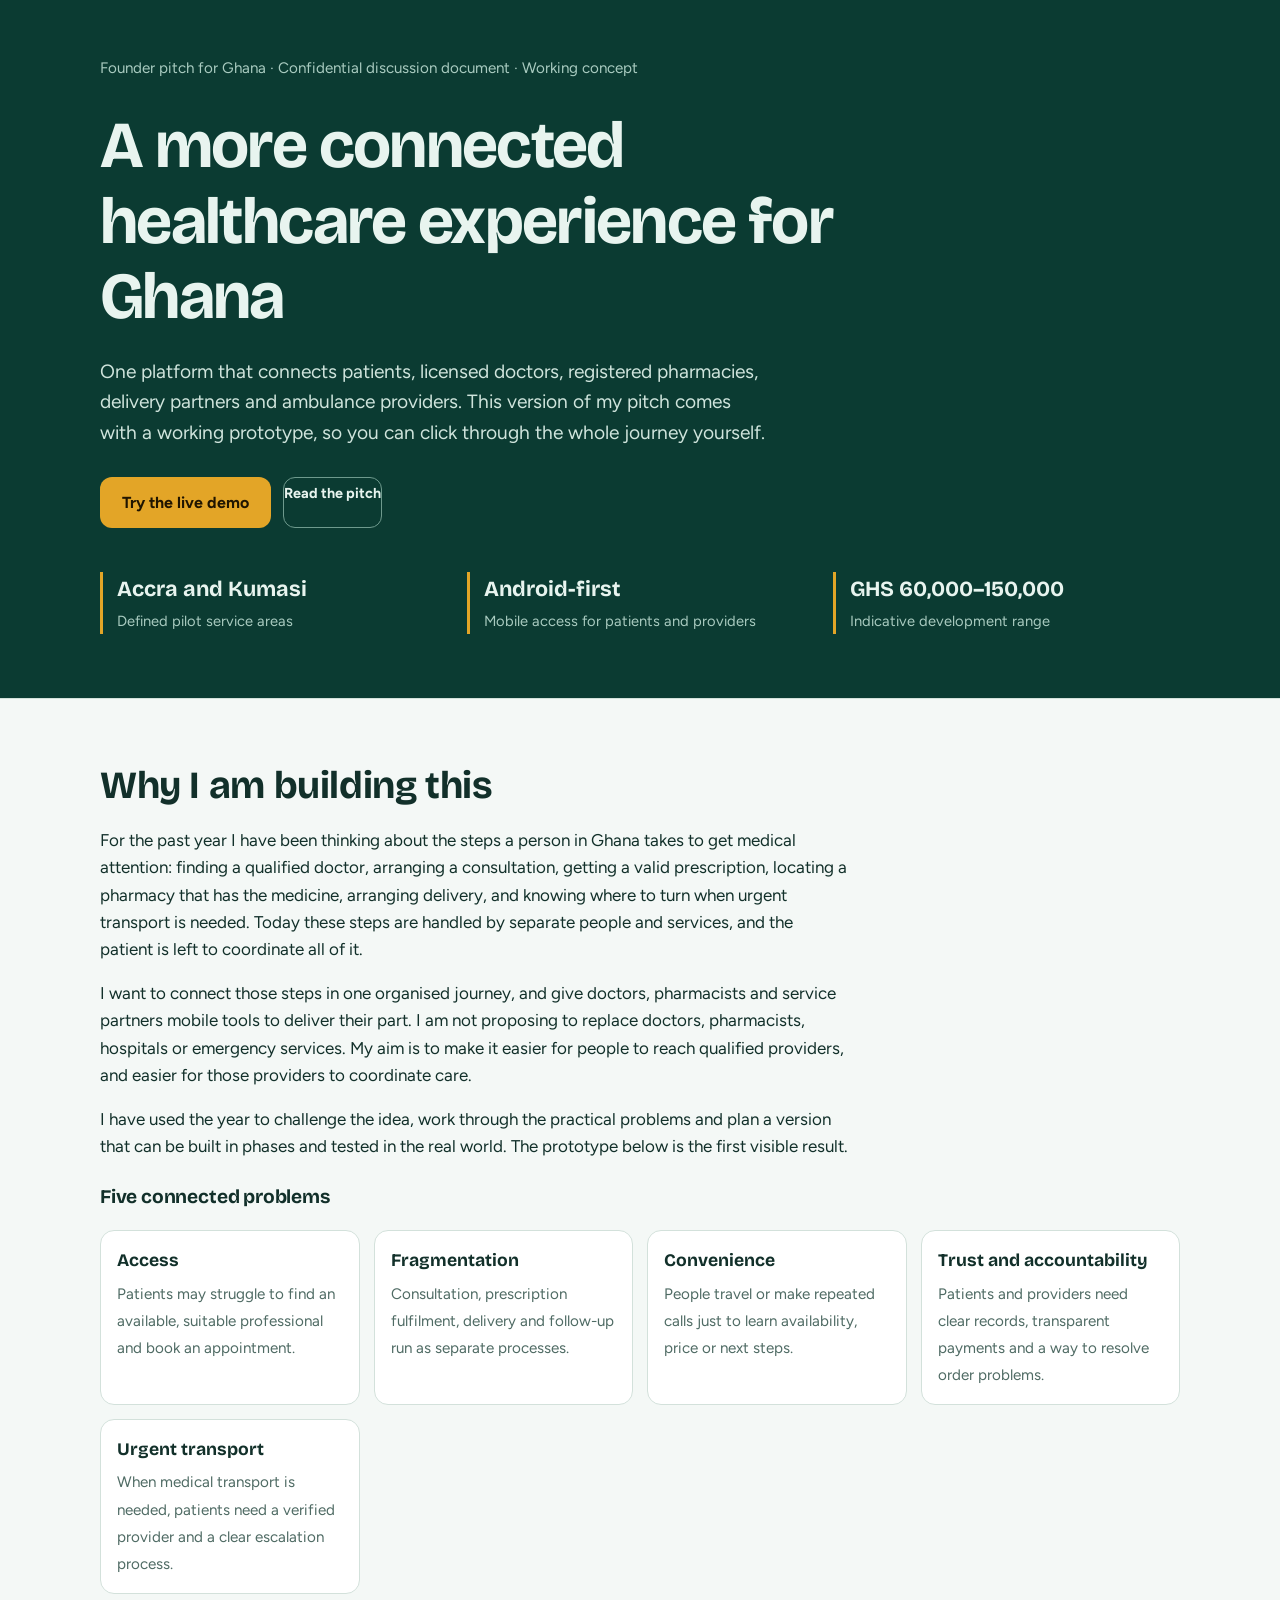
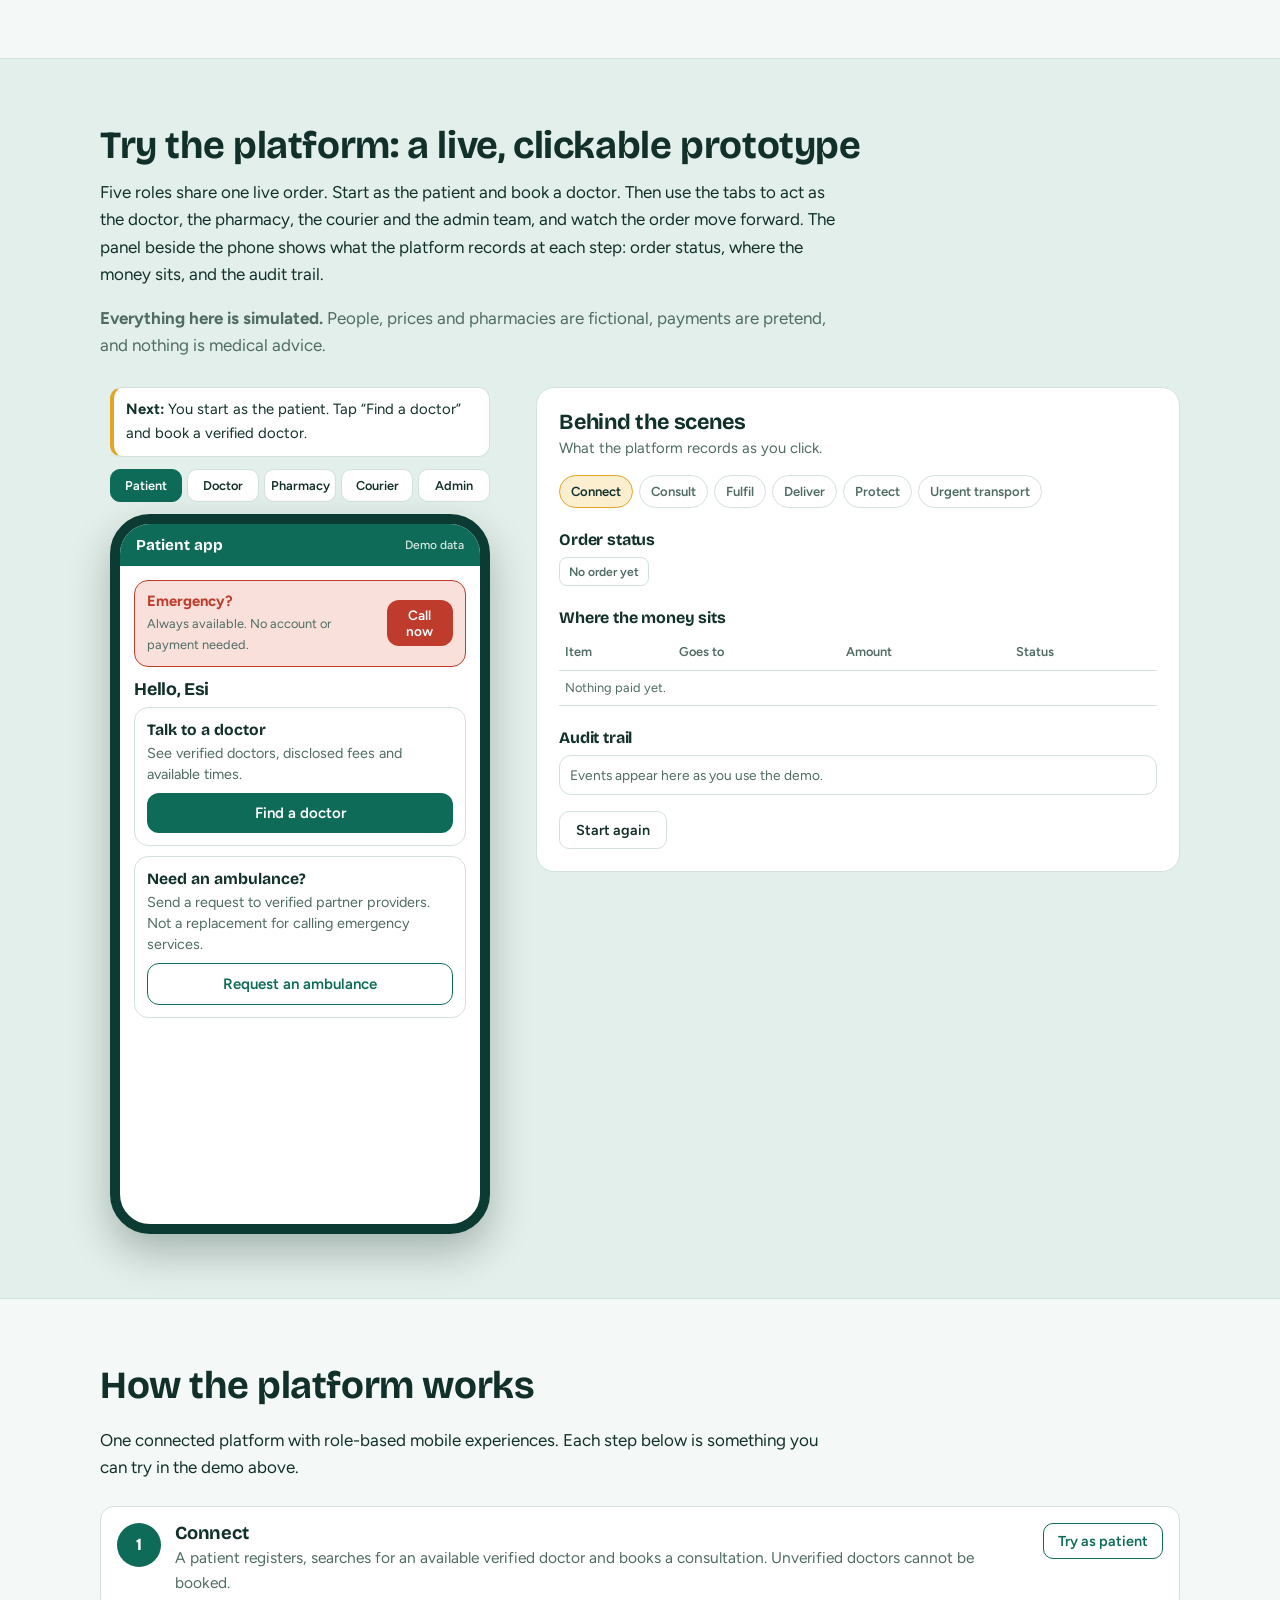
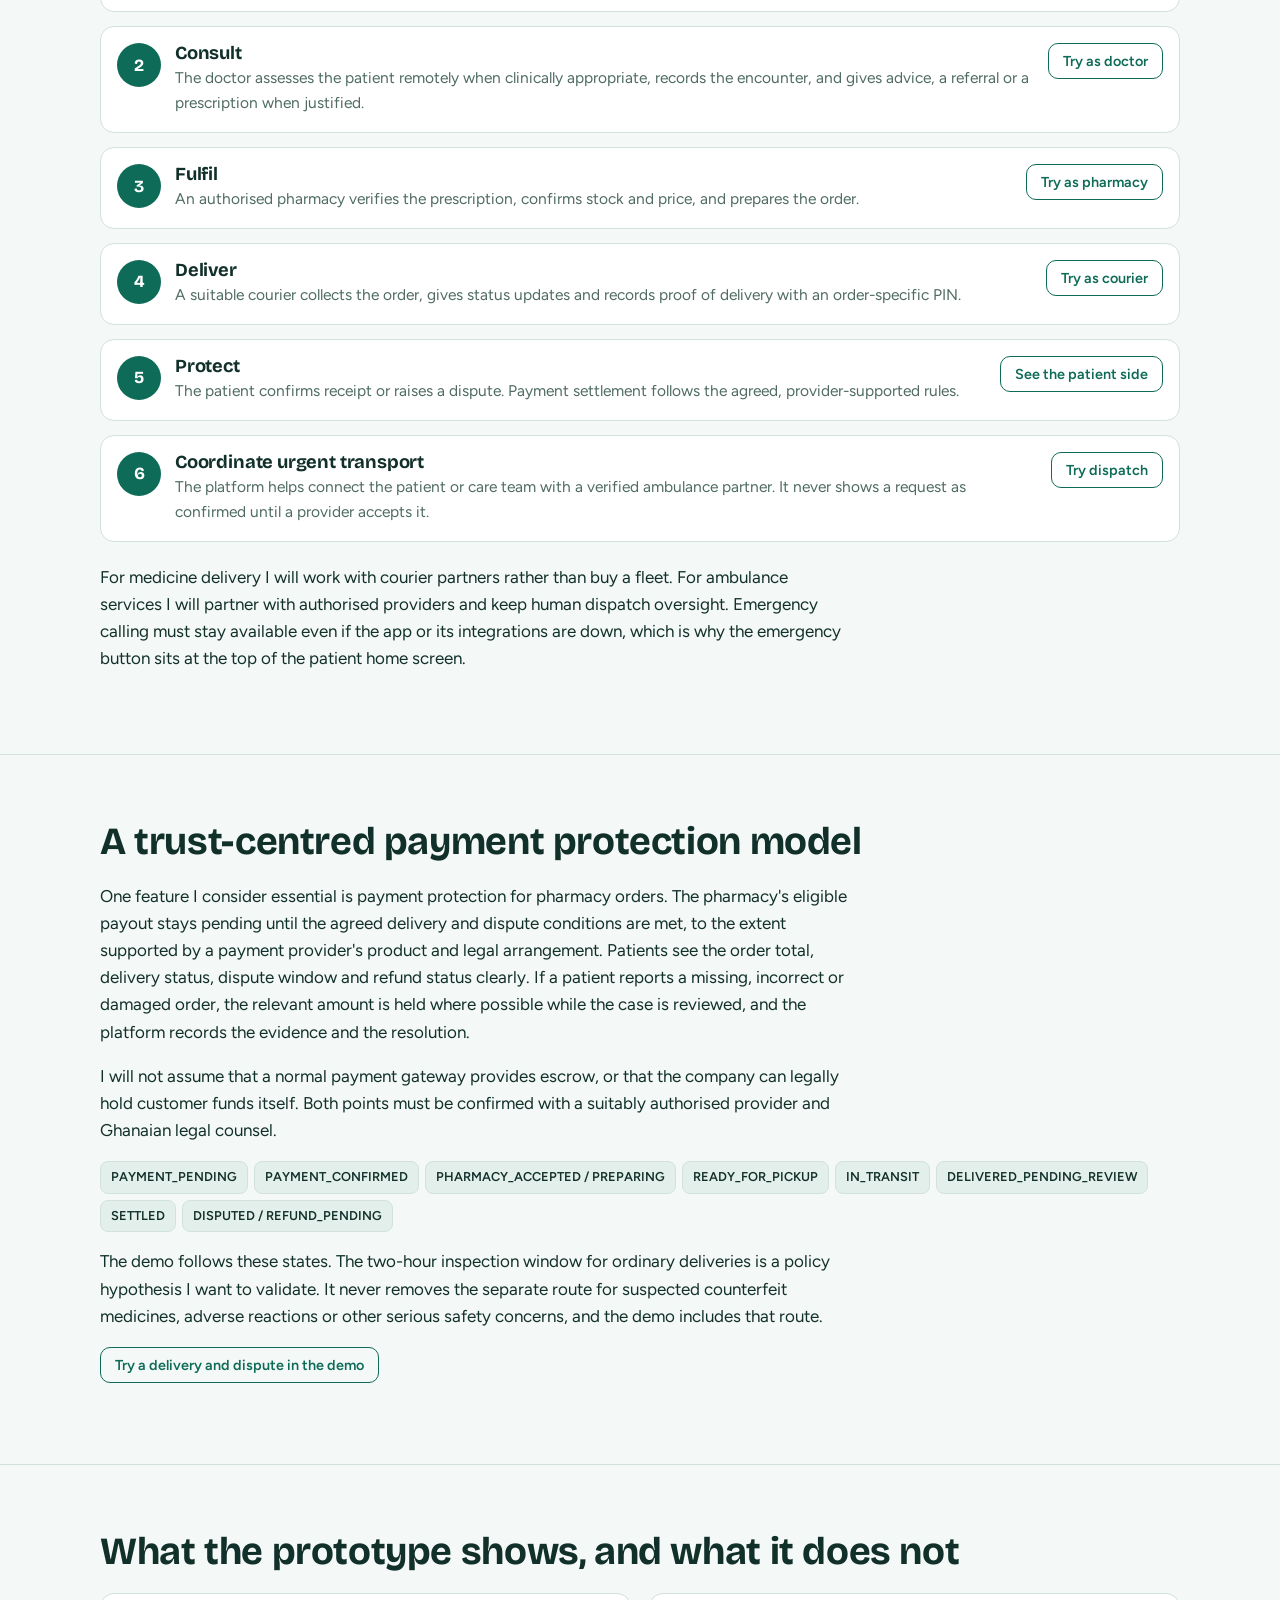
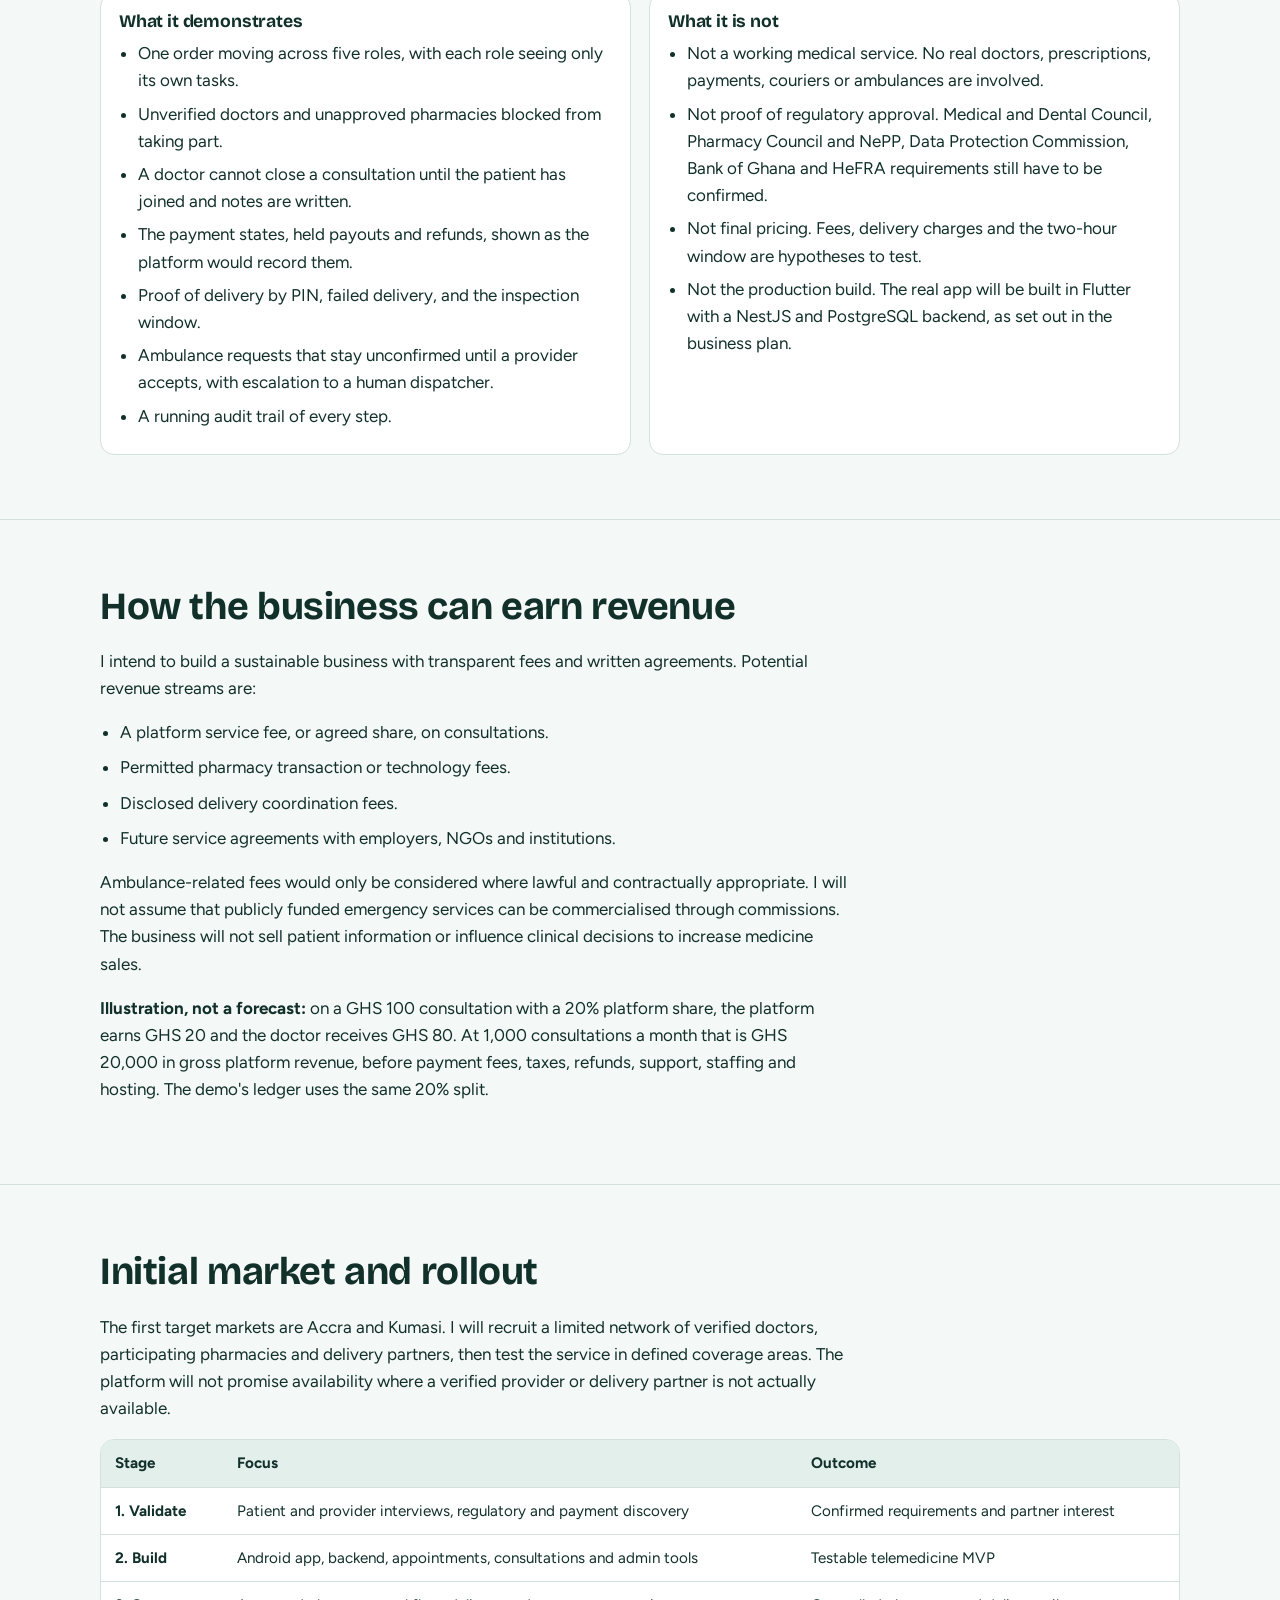
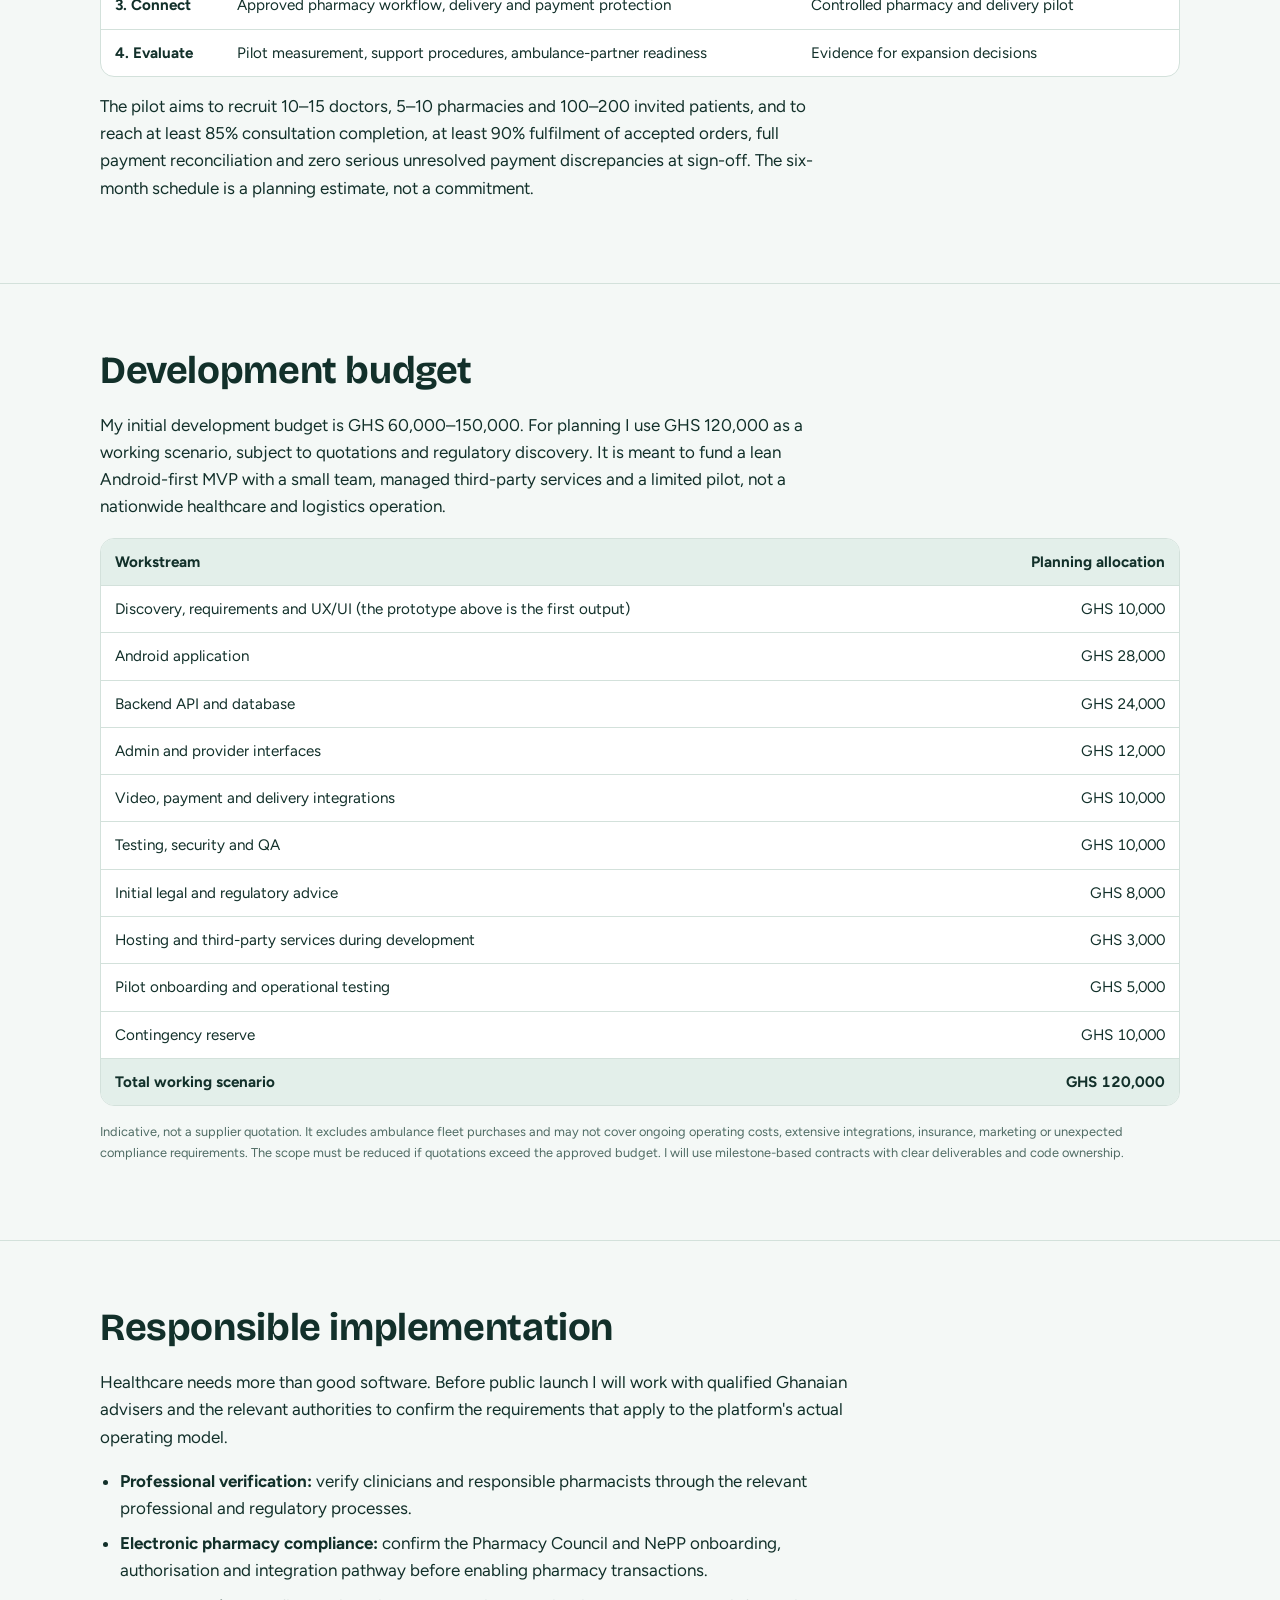
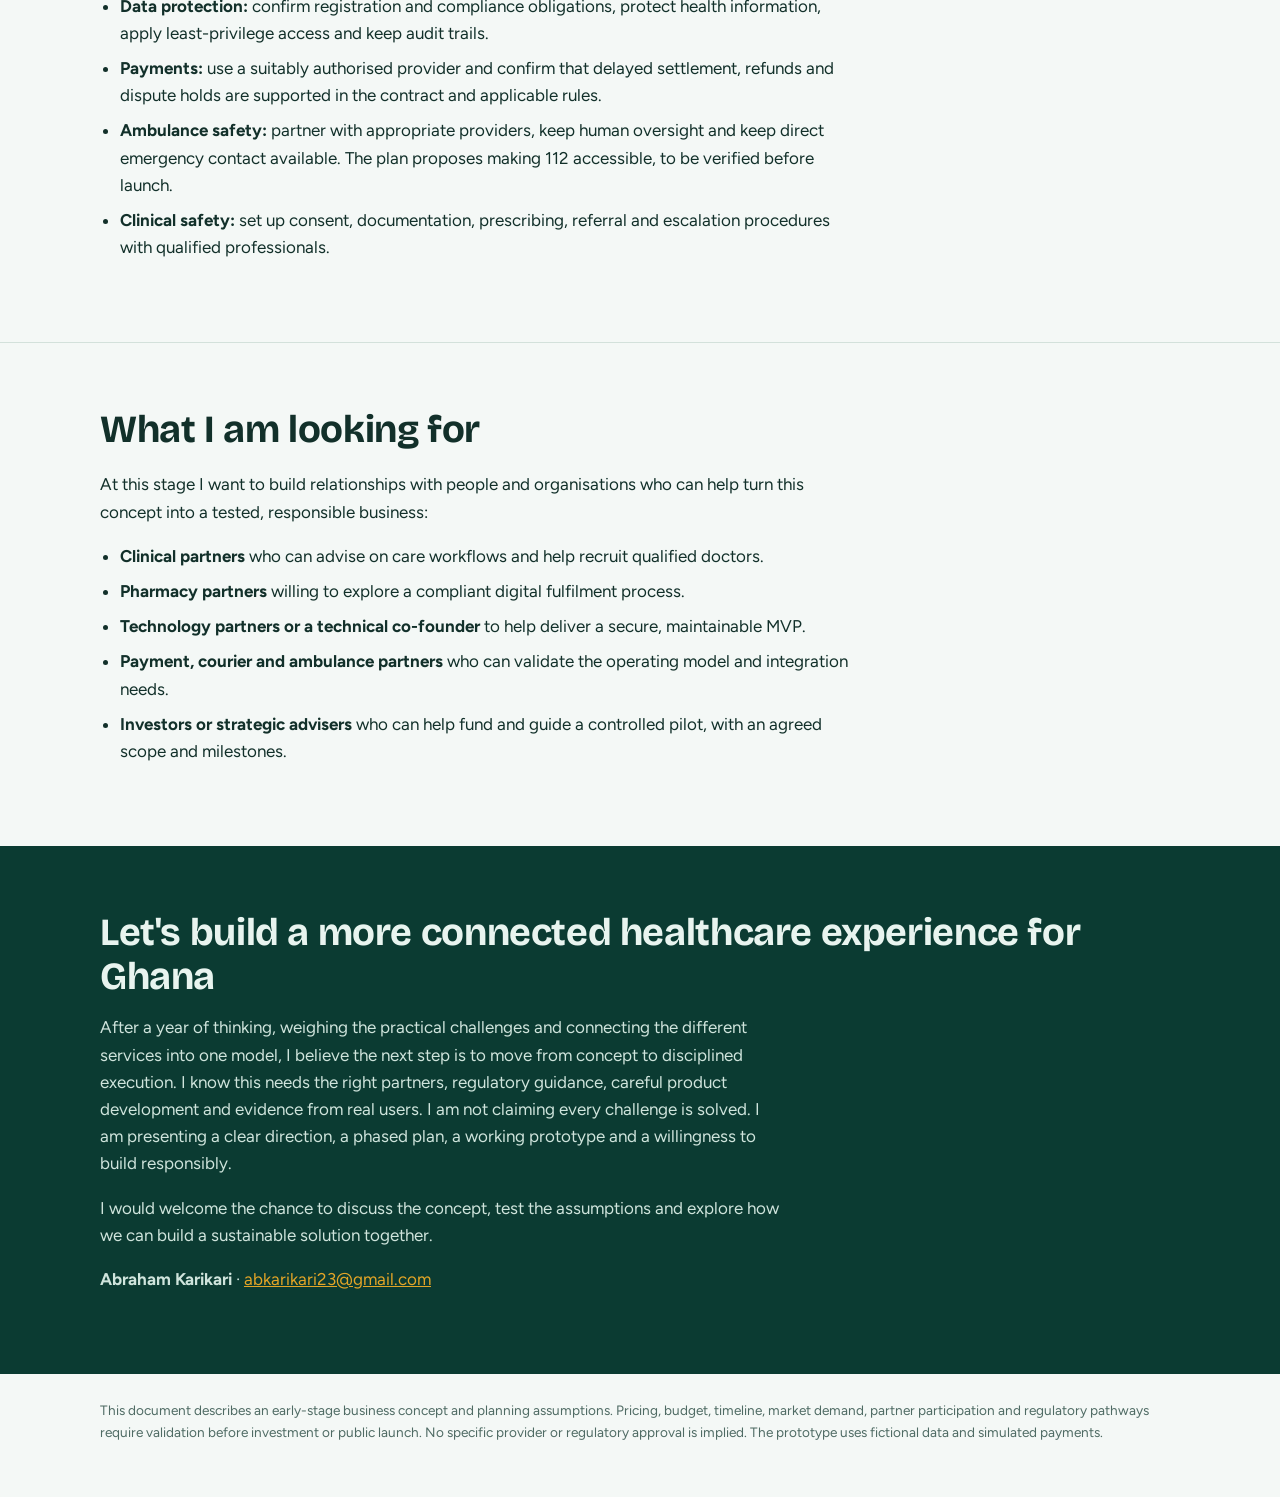
==== ghana-healthlink/index.html @ 27d23f30 "Publish Ghana HealthLink demo Co-authored-by: Copilot <223556219+Copilot@users.noreply.github.com>" ====
<!doctype html>
<html lang="en">
<head>
<meta charset="utf-8">
<meta name="viewport" content="width=device-width, initial-scale=1, viewport-fit=cover">
<title>A More Connected Healthcare Experience for Ghana — Founder Pitch with Live Demo</title>
<link rel="preconnect" href="https://fonts.googleapis.com">
<link rel="preconnect" href="https://fonts.gstatic.com" crossorigin>
<link href="https://fonts.googleapis.com/css2?family=Bricolage+Grotesque:opsz,wght@12..96,500;12..96,700&family=Figtree:wght@400;500;600;700&display=swap" rel="stylesheet">
<style>
:root{
  box-sizing:border-box;
  padding-top:env(safe-area-inset-top,0px);
  padding-bottom:env(safe-area-inset-bottom,0px);
  --bg:#F4F8F6; --surface:#FFFFFF; --ink:#12302A; --muted:#4F6B64; --line:#D3E1DB;
  --green:#0E6B57; --green-ink:#FFFFFF; --deep:#0B3B32; --gold:#E3A527; --danger:#BF3B2B;
  --soft:#E3EFEA; --warnbg:#FBEFD0; --warnfg:#74500A; --badbg:#F9E0DB;
  --display:"Bricolage Grotesque","Trebuchet MS",system-ui,sans-serif;
  --body:"Figtree","Segoe UI",system-ui,-apple-system,sans-serif;
}
@media (prefers-color-scheme: dark){
  :root:not([data-theme="light"]){
    --bg:#0C1815; --surface:#13251F; --ink:#E7F1ED; --muted:#9DB5AD; --line:#27413B;
    --green:#3DBE9C; --green-ink:#06231C; --soft:#17302A; --warnbg:#3A2E10; --warnfg:#F2CE7A; --badbg:#41201B; --danger:#F0705F;
  }
}
:root[data-theme="dark"]{
  --bg:#0C1815; --surface:#13251F; --ink:#E7F1ED; --muted:#9DB5AD; --line:#27413B;
  --green:#3DBE9C; --green-ink:#06231C; --soft:#17302A; --warnbg:#3A2E10; --warnfg:#F2CE7A; --badbg:#41201B; --danger:#F0705F;
}
*,*::before,*::after{box-sizing:inherit}
html{scroll-padding-top:env(safe-area-inset-top,0px);height:auto}
@media (prefers-reduced-motion:no-preference){html{scroll-behavior:smooth}}
body{margin:0;background:var(--bg);color:var(--ink);font-family:var(--body);line-height:1.6;font-size:17px;-webkit-text-size-adjust:100%}
h1,h2,h3,h4{font-family:var(--display);line-height:1.15;margin:0;letter-spacing:-.01em}
p{margin:0 0 1em}
a{color:var(--green)}
:focus-visible{outline:3px solid var(--gold);outline-offset:2px}
.wrap{max-width:1120px;margin:0 auto;padding:0 20px}
.prose{max-width:68ch}

/* hero */
.hero{background:var(--deep);color:#E8F4EF;padding:56px 0 64px}
.hero .tag{font-size:.95rem;color:#A9CBC0;margin-bottom:28px}
.hero h1{font-size:clamp(2.3rem,6vw,4.1rem);font-weight:700;max-width:18ch;letter-spacing:-.025em}
.hero .lede{font-size:1.2rem;max-width:56ch;margin:22px 0 28px;color:#CFE4DC}
.hero .ctas{display:flex;flex-wrap:wrap;gap:12px;margin-bottom:44px}
.cta{display:inline-block;padding:13px 22px;border-radius:12px;font-weight:700;text-decoration:none;font-size:1rem}
.cta.gold{background:var(--gold);color:#201500}
.cta.line{border:1.5px solid #6E9A8D;color:#E8F4EF}
.facts{display:grid;grid-template-columns:repeat(auto-fit,minmax(210px,1fr));gap:20px}
.fact{border-left:3px solid var(--gold);padding-left:14px}
.fact b{display:block;font-family:var(--display);font-size:1.35rem;font-weight:700}
.fact span{color:#A9CBC0;font-size:.92rem}

/* sections */
.sec{padding:64px 0;border-top:1px solid var(--line)}
.sec h2{font-size:clamp(1.7rem,3.6vw,2.4rem);margin-bottom:20px}
.sec h3{font-size:1.2rem;margin:26px 0 8px}
.lead-in{color:var(--muted)}
.five{display:grid;gap:14px;margin:22px 0 0;padding:0;list-style:none;grid-template-columns:repeat(auto-fit,minmax(240px,1fr))}
.five li{background:var(--surface);border:1px solid var(--line);border-radius:14px;padding:16px}
.five b{display:block;font-family:var(--display);font-size:1.1rem;margin-bottom:4px}
.five span{color:var(--muted);font-size:.95rem}

/* steps */
.steps{list-style:none;margin:24px 0 0;padding:0;display:grid;gap:14px}
.steps li{display:grid;grid-template-columns:44px 1fr auto;gap:14px;align-items:start;background:var(--surface);border:1px solid var(--line);border-radius:14px;padding:16px}
.steps .n{width:44px;height:44px;border-radius:50%;background:var(--green);color:var(--green-ink);display:grid;place-items:center;font-family:var(--display);font-weight:700}
.steps h3{margin:0 0 2px;font-size:1.15rem}
.steps p{margin:0;color:var(--muted);font-size:.97rem}
.try{border:1.5px solid var(--green);background:transparent;color:var(--green);padding:8px 14px;border-radius:10px;font:600 .9rem var(--body);cursor:pointer;white-space:nowrap}
@media (max-width:640px){.steps li{grid-template-columns:44px 1fr}.try{grid-column:2;justify-self:start}}

/* demo */
.demo-sec{background:var(--soft);border-top:1px solid var(--line);padding:64px 0}
.demo-sec h2{font-size:clamp(1.7rem,3.6vw,2.4rem);margin-bottom:12px}
.demo-grid{display:grid;grid-template-columns:minmax(0,400px) minmax(0,1fr);gap:36px;align-items:start;margin-top:28px}
@media (max-width:920px){.demo-grid{grid-template-columns:minmax(0,1fr)}}
.hint{max-width:380px;margin:0 auto 12px;background:var(--surface);border:1px solid var(--line);border-left:4px solid var(--gold);border-radius:12px;padding:10px 12px;font-size:.93rem}
.hint button{margin-top:6px;border:0;background:var(--green);color:var(--green-ink);border-radius:8px;padding:6px 12px;font:600 .85rem var(--body);cursor:pointer}
.tabs{display:flex;gap:5px;max-width:380px;margin:0 auto 12px}
.tab{flex:1;position:relative;border:1.5px solid var(--line);background:var(--surface);color:var(--ink);border-radius:10px;padding:8px 2px;font:600 .8rem var(--body);cursor:pointer}
.tab[aria-selected="true"]{background:var(--green);color:var(--green-ink);border-color:var(--green)}
.tab .dot{position:absolute;top:-4px;right:-4px;width:12px;height:12px;border-radius:50%;background:var(--gold);border:2px solid var(--soft)}
.phone{position:relative;width:100%;max-width:380px;margin:0 auto;height:clamp(580px,80vh,720px);border:10px solid var(--deep);border-radius:40px;background:var(--surface);overflow:hidden;display:flex;flex-direction:column;box-shadow:0 18px 40px rgba(6,30,24,.28)}
.apptitle{background:var(--green);color:var(--green-ink);padding:12px 16px;font:700 .95rem var(--display);display:flex;justify-content:space-between;align-items:center}
.apptitle small{font:500 .75rem var(--body);opacity:.85}
#screen{flex:1;overflow-y:auto;padding:14px;font-size:.93rem;line-height:1.45}
#screen h4{font-size:1.12rem;margin-bottom:8px}
.card{border:1px solid var(--line);border-radius:14px;padding:12px;margin-bottom:10px;background:var(--surface)}
.card h5{margin:0 0 4px;font:700 .98rem var(--display)}
.card p{margin:0 0 8px;color:var(--muted);font-size:.9rem}
.card p:last-child{margin-bottom:0}
.btn{display:block;width:100%;padding:11px 14px;border-radius:12px;border:0;background:var(--green);color:var(--green-ink);font:600 .94rem var(--body);cursor:pointer;margin-top:8px;text-align:center}
.btn.sec{background:transparent;color:var(--green);border:1.5px solid var(--green)}
.btn.danger{background:var(--danger);color:#fff}
.btn.sm{width:auto;padding:7px 12px;margin:0;font-size:.85rem}
.btn:disabled{opacity:.45;cursor:not-allowed}
.chip{display:inline-block;padding:2px 9px;border-radius:999px;font-size:.74rem;font-weight:700;background:var(--soft);color:var(--green)}
.chip.warn{background:var(--warnbg);color:var(--warnfg)}
.chip.bad{background:var(--badbg);color:var(--danger)}
.row{display:flex;gap:10px;align-items:center;justify-content:space-between}
.avatar{width:42px;height:42px;border-radius:50%;background:var(--soft);color:var(--green);display:grid;place-items:center;font:700 .95rem var(--display);flex:none}
.emerg{display:flex;justify-content:space-between;align-items:center;gap:10px;border:1.5px solid var(--danger);border-radius:14px;padding:10px 12px;margin-bottom:12px;background:var(--badbg)}
.emerg b{display:block;color:var(--danger)}
.emerg span{font-size:.8rem;color:var(--muted)}
.slots{display:flex;flex-wrap:wrap;gap:6px;margin:6px 0}
.slot{border:1.5px solid var(--line);background:var(--surface);color:var(--ink);padding:7px 10px;border-radius:999px;font:600 .82rem var(--body);cursor:pointer}
.slot[aria-pressed="true"]{border-color:var(--green);background:var(--soft);color:var(--green)}
.chkrow{display:flex;gap:8px;align-items:flex-start;font-size:.88rem;margin:8px 0;cursor:pointer}
.chkrow input{margin-top:3px;width:18px;height:18px;flex:none;accent-color:var(--green)}
.line{display:flex;justify-content:space-between;gap:10px;padding:4px 0;font-size:.9rem}
.line.tot{border-top:1px solid var(--line);margin-top:4px;padding-top:8px;font-weight:700}
textarea,input[type=text]{width:100%;border:1.5px solid var(--line);background:var(--surface);color:var(--ink);border-radius:10px;padding:9px 10px;font:500 .92rem var(--body)}
textarea{min-height:84px;resize:vertical}
label.f{display:block;font-size:.8rem;font-weight:600;margin:8px 0 3px;color:var(--muted)}
.tl{list-style:none;margin:6px 0 0;padding:0}
.tl li{display:flex;gap:10px;align-items:center;padding:5px 0;color:var(--muted);font-size:.9rem}
.tl li i{width:20px;height:20px;border-radius:50%;border:2px solid var(--line);display:grid;place-items:center;font-style:normal;font-size:.7rem;flex:none}
.tl li.done{color:var(--ink)}
.tl li.done i{background:var(--green);border-color:var(--green);color:var(--green-ink)}
.tl li.now{color:var(--ink);font-weight:700}
.tl li.now i{border-color:var(--gold);background:var(--gold)}
.pin{font:700 1.7rem var(--display);letter-spacing:.3em;text-align:center;background:var(--soft);border-radius:12px;padding:8px;margin:8px 0}
.vid{position:relative;background:#16352E;border-radius:16px;height:230px;display:grid;place-items:center;color:#DCEFE8;text-align:center;margin-bottom:10px}
.vid .avatar{width:70px;height:70px;font-size:1.4rem;background:#24504A;color:#DCEFE8;margin:0 auto 6px}
.vid .me{position:absolute;right:10px;bottom:10px;width:68px;height:88px;border-radius:10px;background:#0E2520;border:2px solid #3B6A60;display:grid;place-items:center;font-size:.72rem}
.vid .rec{position:absolute;left:12px;top:10px;font-size:.78rem}
.bubble{background:var(--soft);border-radius:12px 12px 12px 4px;padding:8px 10px;font-size:.88rem;margin-bottom:10px}
.note{font-size:.8rem;color:var(--muted)}
.tgl{display:flex;gap:6px;margin-bottom:10px}
.tgl button{flex:1;border:1.5px solid var(--line);background:var(--surface);color:var(--ink);border-radius:10px;padding:7px 4px;font:600 .8rem var(--body);cursor:pointer;position:relative}
.tgl button[aria-pressed="true"]{background:var(--green);border-color:var(--green);color:var(--green-ink)}
#toast{position:absolute;left:12px;right:12px;bottom:14px;background:var(--deep);color:#fff;padding:10px 12px;border-radius:12px;font-size:.84rem;opacity:0;pointer-events:none;transform:translateY(8px);transition:opacity .2s,transform .2s;z-index:5}
#toast.show{opacity:1;transform:none}
#busy{position:absolute;inset:0;background:rgba(10,30,25,.72);color:#fff;display:none;place-items:center;text-align:center;z-index:6;font-size:.95rem;padding:20px}
#busy.show{display:grid}
.spin{width:30px;height:30px;border-radius:50%;border:4px solid rgba(255,255,255,.3);border-top-color:var(--gold);margin:0 auto 10px}
@media (prefers-reduced-motion:no-preference){.spin{animation:sp .8s linear infinite}@keyframes sp{to{transform:rotate(360deg)}}}

/* ledger */
.ledger{background:var(--surface);border:1px solid var(--line);border-radius:18px;padding:22px}
.ledger h3{font-size:1.35rem;margin:0 0 2px}
.ledger h4{font:700 1rem var(--display);margin:22px 0 8px}
.ledger .sub{color:var(--muted);font-size:.93rem;margin:0}
.journey{display:flex;flex-wrap:wrap;gap:6px;margin-top:14px}
.journey span{padding:5px 11px;border-radius:999px;border:1.5px solid var(--line);font-size:.82rem;font-weight:600;color:var(--muted)}
.journey span.done{background:var(--green);border-color:var(--green);color:var(--green-ink)}
.journey span.now{border-color:var(--gold);color:var(--ink);background:var(--warnbg)}
.states{display:flex;flex-wrap:wrap;gap:6px}
.states span{font-size:.76rem;font-weight:600;padding:4px 9px;border-radius:8px;border:1px solid var(--line);color:var(--muted)}
.states span.done{color:var(--ink);background:var(--soft)}
.states span.now{background:var(--gold);border-color:var(--gold);color:#201500}
.states span.branch{background:var(--warnbg);color:var(--warnfg);border-color:transparent}
table.m{width:100%;border-collapse:collapse;font-size:.9rem}
table.m th,table.m td{text-align:left;padding:7px 6px;border-bottom:1px solid var(--line);vertical-align:top}
table.m th{font-weight:600;color:var(--muted);font-size:.8rem}
table.m td.n{font-variant-numeric:tabular-nums;white-space:nowrap}
.audit{list-style:none;margin:0;padding:0;max-height:250px;overflow-y:auto;border:1px solid var(--line);border-radius:12px}
.audit li{padding:8px 10px;border-bottom:1px solid var(--line);font-size:.86rem}
.audit li:last-child{border-bottom:0}
.audit time{color:var(--muted);font-variant-numeric:tabular-nums;margin-right:6px}
.audit b{font-weight:700}
.audit .empty{color:var(--muted)}
.reset{margin-top:16px;border:1.5px solid var(--line);background:transparent;color:var(--ink);padding:9px 16px;border-radius:10px;font:600 .9rem var(--body);cursor:pointer}

/* tables in pitch */
.tablewrap{overflow-x:auto;margin:16px 0;border:1px solid var(--line);border-radius:14px;background:var(--surface)}
table.t{width:100%;border-collapse:collapse;min-width:520px}
table.t th,table.t td{text-align:left;padding:11px 14px;border-bottom:1px solid var(--line);vertical-align:top;font-size:.95rem}
table.t th{background:var(--soft);font-weight:700}
table.t tr:last-child td{border-bottom:0}
table.t td.n{text-align:right;font-variant-numeric:tabular-nums;white-space:nowrap}
table.t tr.tot td{font-weight:700;background:var(--soft)}
.two{display:grid;grid-template-columns:repeat(auto-fit,minmax(280px,1fr));gap:18px;margin-top:18px}
.box{background:var(--surface);border:1px solid var(--line);border-radius:14px;padding:18px}
.box h3{margin:0 0 8px;font-size:1.1rem}
.box ul{margin:0;padding-left:1.1em}
.box li{margin-bottom:6px}
.flow{display:flex;flex-wrap:wrap;gap:6px;margin:16px 0}
.flow span{font-size:.8rem;font-weight:600;padding:5px 10px;border-radius:8px;background:var(--soft);color:var(--ink);border:1px solid var(--line)}
ul.plain{padding-left:1.15em}
ul.plain li{margin-bottom:8px}
.close{background:var(--deep);color:#E8F4EF;padding:64px 0}
.close h2{font-size:clamp(1.7rem,3.6vw,2.4rem);margin-bottom:16px}
.close p{max-width:62ch;color:#CFE4DC}
.close a{color:var(--gold)}
.fine{font-size:.85rem;color:var(--muted);padding:26px 0 40px}
</style>
</head>
<body>

<header class="hero">
  <div class="wrap">
    <p class="tag">Founder pitch for Ghana &middot; Confidential discussion document &middot; Working concept</p>
    <h1>A more connected healthcare experience for Ghana</h1>
    <p class="lede">One platform that connects patients, licensed doctors, registered pharmacies, delivery partners and ambulance providers. This version of my pitch comes with a working prototype, so you can click through the whole journey yourself.</p>
    <div class="ctas">
      <a class="cta gold" href="#demo">Try the live demo</a>
      <a class="cta line" href="#why">Read the pitch</a>
    </div>
    <div class="facts">
      <div class="fact"><b>Accra and Kumasi</b><span>Defined pilot service areas</span></div>
      <div class="fact"><b>Android-first</b><span>Mobile access for patients and providers</span></div>
      <div class="fact"><b>GHS 60,000–150,000</b><span>Indicative development range</span></div>
    </div>
  </div>
</header>

<section class="sec" id="why">
  <div class="wrap">
    <h2>Why I am building this</h2>
    <div class="prose">
      <p>For the past year I have been thinking about the steps a person in Ghana takes to get medical attention: finding a qualified doctor, arranging a consultation, getting a valid prescription, locating a pharmacy that has the medicine, arranging delivery, and knowing where to turn when urgent transport is needed. Today these steps are handled by separate people and services, and the patient is left to coordinate all of it.</p>
      <p>I want to connect those steps in one organised journey, and give doctors, pharmacists and service partners mobile tools to deliver their part. I am not proposing to replace doctors, pharmacists, hospitals or emergency services. My aim is to make it easier for people to reach qualified providers, and easier for those providers to coordinate care.</p>
      <p>I have used the year to challenge the idea, work through the practical problems and plan a version that can be built in phases and tested in the real world. The prototype below is the first visible result.</p>
    </div>
    <h3>Five connected problems</h3>
    <ul class="five">
      <li><b>Access</b><span>Patients may struggle to find an available, suitable professional and book an appointment.</span></li>
      <li><b>Fragmentation</b><span>Consultation, prescription fulfilment, delivery and follow-up run as separate processes.</span></li>
      <li><b>Convenience</b><span>People travel or make repeated calls just to learn availability, price or next steps.</span></li>
      <li><b>Trust and accountability</b><span>Patients and providers need clear records, transparent payments and a way to resolve order problems.</span></li>
      <li><b>Urgent transport</b><span>When medical transport is needed, patients need a verified provider and a clear escalation process.</span></li>
    </ul>
  </div>
</section>

<section class="demo-sec" id="demo">
  <div class="wrap">
    <h2>Try the platform: a live, clickable prototype</h2>
    <div class="prose">
      <p>Five roles share one live order. Start as the patient and book a doctor. Then use the tabs to act as the doctor, the pharmacy, the courier and the admin team, and watch the order move forward. The panel beside the phone shows what the platform records at each step: order status, where the money sits, and the audit trail.</p>
      <p class="lead-in"><strong>Everything here is simulated.</strong> People, prices and pharmacies are fictional, payments are pretend, and nothing is medical advice.</p>
    </div>
    <div class="demo-grid">
      <div>
        <div class="hint" id="hint"></div>
        <div class="tabs" id="tabs" role="tablist" aria-label="Choose a role to act as"></div>
        <div class="phone">
          <div class="apptitle"><span id="apptitle">Patient app</span><small>Demo data</small></div>
          <div id="screen"></div>
          <div id="toast" role="status" aria-live="polite"></div>
          <div id="busy"><div><div class="spin"></div><span id="busytxt">Working…</span></div></div>
        </div>
      </div>
      <div class="ledger" id="ledger" aria-live="polite"></div>
    </div>
  </div>
</section>

<section class="sec" id="solution">
  <div class="wrap">
    <h2>How the platform works</h2>
    <div class="prose">
      <p>One connected platform with role-based mobile experiences. Each step below is something you can try in the demo above.</p>
    </div>
    <ol class="steps">
      <li><span class="n">1</span><div><h3>Connect</h3><p>A patient registers, searches for an available verified doctor and books a consultation. Unverified doctors cannot be booked.</p></div><button class="try" data-act="jump" data-arg="patient">Try as patient</button></li>
      <li><span class="n">2</span><div><h3>Consult</h3><p>The doctor assesses the patient remotely when clinically appropriate, records the encounter, and gives advice, a referral or a prescription when justified.</p></div><button class="try" data-act="jump" data-arg="doctor">Try as doctor</button></li>
      <li><span class="n">3</span><div><h3>Fulfil</h3><p>An authorised pharmacy verifies the prescription, confirms stock and price, and prepares the order.</p></div><button class="try" data-act="jump" data-arg="pharmacy">Try as pharmacy</button></li>
      <li><span class="n">4</span><div><h3>Deliver</h3><p>A suitable courier collects the order, gives status updates and records proof of delivery with an order-specific PIN.</p></div><button class="try" data-act="jump" data-arg="courier">Try as courier</button></li>
      <li><span class="n">5</span><div><h3>Protect</h3><p>The patient confirms receipt or raises a dispute. Payment settlement follows the agreed, provider-supported rules.</p></div><button class="try" data-act="jump" data-arg="patient">See the patient side</button></li>
      <li><span class="n">6</span><div><h3>Coordinate urgent transport</h3><p>The platform helps connect the patient or care team with a verified ambulance partner. It never shows a request as confirmed until a provider accepts it.</p></div><button class="try" data-act="jump" data-arg="admin">Try dispatch</button></li>
    </ol>
    <div class="prose">
      <p style="margin-top:22px">For medicine delivery I will work with courier partners rather than buy a fleet. For ambulance services I will partner with authorised providers and keep human dispatch oversight. Emergency calling must stay available even if the app or its integrations are down, which is why the emergency button sits at the top of the patient home screen.</p>
    </div>
  </div>
</section>

<section class="sec" id="trust">
  <div class="wrap">
    <h2>A trust-centred payment protection model</h2>
    <div class="prose">
      <p>One feature I consider essential is payment protection for pharmacy orders. The pharmacy's eligible payout stays pending until the agreed delivery and dispute conditions are met, to the extent supported by a payment provider's product and legal arrangement. Patients see the order total, delivery status, dispute window and refund status clearly. If a patient reports a missing, incorrect or damaged order, the relevant amount is held where possible while the case is reviewed, and the platform records the evidence and the resolution.</p>
      <p>I will not assume that a normal payment gateway provides escrow, or that the company can legally hold customer funds itself. Both points must be confirmed with a suitably authorised provider and Ghanaian legal counsel.</p>
    </div>
    <div class="flow" aria-label="Order states">
      <span>PAYMENT_PENDING</span><span>PAYMENT_CONFIRMED</span><span>PHARMACY_ACCEPTED / PREPARING</span><span>READY_FOR_PICKUP</span><span>IN_TRANSIT</span><span>DELIVERED_PENDING_REVIEW</span><span>SETTLED</span><span>DISPUTED / REFUND_PENDING</span>
    </div>
    <div class="prose">
      <p>The demo follows these states. The two-hour inspection window for ordinary deliveries is a policy hypothesis I want to validate. It never removes the separate route for suspected counterfeit medicines, adverse reactions or other serious safety concerns, and the demo includes that route.</p>
      <p><button class="try" data-act="jump" data-arg="patient">Try a delivery and dispute in the demo</button></p>
    </div>
  </div>
</section>

<section class="sec" id="proves">
  <div class="wrap">
    <h2>What the prototype shows, and what it does not</h2>
    <div class="two">
      <div class="box">
        <h3>What it demonstrates</h3>
        <ul>
          <li>One order moving across five roles, with each role seeing only its own tasks.</li>
          <li>Unverified doctors and unapproved pharmacies blocked from taking part.</li>
          <li>A doctor cannot close a consultation until the patient has joined and notes are written.</li>
          <li>The payment states, held payouts and refunds, shown as the platform would record them.</li>
          <li>Proof of delivery by PIN, failed delivery, and the inspection window.</li>
          <li>Ambulance requests that stay unconfirmed until a provider accepts, with escalation to a human dispatcher.</li>
          <li>A running audit trail of every step.</li>
        </ul>
      </div>
      <div class="box">
        <h3>What it is not</h3>
        <ul>
          <li>Not a working medical service. No real doctors, prescriptions, payments, couriers or ambulances are involved.</li>
          <li>Not proof of regulatory approval. Medical and Dental Council, Pharmacy Council and NePP, Data Protection Commission, Bank of Ghana and HeFRA requirements still have to be confirmed.</li>
          <li>Not final pricing. Fees, delivery charges and the two-hour window are hypotheses to test.</li>
          <li>Not the production build. The real app will be built in Flutter with a NestJS and PostgreSQL backend, as set out in the business plan.</li>
        </ul>
      </div>
    </div>
  </div>
</section>

<section class="sec" id="money">
  <div class="wrap">
    <h2>How the business can earn revenue</h2>
    <div class="prose">
      <p>I intend to build a sustainable business with transparent fees and written agreements. Potential revenue streams are:</p>
      <ul class="plain">
        <li>A platform service fee, or agreed share, on consultations.</li>
        <li>Permitted pharmacy transaction or technology fees.</li>
        <li>Disclosed delivery coordination fees.</li>
        <li>Future service agreements with employers, NGOs and institutions.</li>
      </ul>
      <p>Ambulance-related fees would only be considered where lawful and contractually appropriate. I will not assume that publicly funded emergency services can be commercialised through commissions. The business will not sell patient information or influence clinical decisions to increase medicine sales.</p>
      <p><strong>Illustration, not a forecast:</strong> on a GHS 100 consultation with a 20% platform share, the platform earns GHS 20 and the doctor receives GHS 80. At 1,000 consultations a month that is GHS 20,000 in gross platform revenue, before payment fees, taxes, refunds, support, staffing and hosting. The demo's ledger uses the same 20% split.</p>
    </div>
  </div>
</section>

<section class="sec" id="rollout">
  <div class="wrap">
    <h2>Initial market and rollout</h2>
    <div class="prose">
      <p>The first target markets are Accra and Kumasi. I will recruit a limited network of verified doctors, participating pharmacies and delivery partners, then test the service in defined coverage areas. The platform will not promise availability where a verified provider or delivery partner is not actually available.</p>
    </div>
    <div class="tablewrap">
      <table class="t">
        <thead><tr><th>Stage</th><th>Focus</th><th>Outcome</th></tr></thead>
        <tbody>
          <tr><td><b>1. Validate</b></td><td>Patient and provider interviews, regulatory and payment discovery</td><td>Confirmed requirements and partner interest</td></tr>
          <tr><td><b>2. Build</b></td><td>Android app, backend, appointments, consultations and admin tools</td><td>Testable telemedicine MVP</td></tr>
          <tr><td><b>3. Connect</b></td><td>Approved pharmacy workflow, delivery and payment protection</td><td>Controlled pharmacy and delivery pilot</td></tr>
          <tr><td><b>4. Evaluate</b></td><td>Pilot measurement, support procedures, ambulance-partner readiness</td><td>Evidence for expansion decisions</td></tr>
        </tbody>
      </table>
    </div>
    <div class="prose">
      <p>The pilot aims to recruit 10–15 doctors, 5–10 pharmacies and 100–200 invited patients, and to reach at least 85% consultation completion, at least 90% fulfilment of accepted orders, full payment reconciliation and zero serious unresolved payment discrepancies at sign-off. The six-month schedule is a planning estimate, not a commitment.</p>
    </div>
  </div>
</section>

<section class="sec" id="budget">
  <div class="wrap">
    <h2>Development budget</h2>
    <div class="prose">
      <p>My initial development budget is GHS 60,000–150,000. For planning I use GHS 120,000 as a working scenario, subject to quotations and regulatory discovery. It is meant to fund a lean Android-first MVP with a small team, managed third-party services and a limited pilot, not a nationwide healthcare and logistics operation.</p>
    </div>
    <div class="tablewrap">
      <table class="t">
        <thead><tr><th>Workstream</th><th style="text-align:right">Planning allocation</th></tr></thead>
        <tbody>
          <tr><td>Discovery, requirements and UX/UI (the prototype above is the first output)</td><td class="n">GHS 10,000</td></tr>
          <tr><td>Android application</td><td class="n">GHS 28,000</td></tr>
          <tr><td>Backend API and database</td><td class="n">GHS 24,000</td></tr>
          <tr><td>Admin and provider interfaces</td><td class="n">GHS 12,000</td></tr>
          <tr><td>Video, payment and delivery integrations</td><td class="n">GHS 10,000</td></tr>
          <tr><td>Testing, security and QA</td><td class="n">GHS 10,000</td></tr>
          <tr><td>Initial legal and regulatory advice</td><td class="n">GHS 8,000</td></tr>
          <tr><td>Hosting and third-party services during development</td><td class="n">GHS 3,000</td></tr>
          <tr><td>Pilot onboarding and operational testing</td><td class="n">GHS 5,000</td></tr>
          <tr><td>Contingency reserve</td><td class="n">GHS 10,000</td></tr>
          <tr class="tot"><td>Total working scenario</td><td class="n">GHS 120,000</td></tr>
        </tbody>
      </table>
    </div>
    <p class="note">Indicative, not a supplier quotation. It excludes ambulance fleet purchases and may not cover ongoing operating costs, extensive integrations, insurance, marketing or unexpected compliance requirements. The scope must be reduced if quotations exceed the approved budget. I will use milestone-based contracts with clear deliverables and code ownership.</p>
  </div>
</section>

<section class="sec" id="responsible">
  <div class="wrap">
    <h2>Responsible implementation</h2>
    <div class="prose">
      <p>Healthcare needs more than good software. Before public launch I will work with qualified Ghanaian advisers and the relevant authorities to confirm the requirements that apply to the platform's actual operating model.</p>
      <ul class="plain">
        <li><b>Professional verification:</b> verify clinicians and responsible pharmacists through the relevant professional and regulatory processes.</li>
        <li><b>Electronic pharmacy compliance:</b> confirm the Pharmacy Council and NePP onboarding, authorisation and integration pathway before enabling pharmacy transactions.</li>
        <li><b>Data protection:</b> confirm registration and compliance obligations, protect health information, apply least-privilege access and keep audit trails.</li>
        <li><b>Payments:</b> use a suitably authorised provider and confirm that delayed settlement, refunds and dispute holds are supported in the contract and applicable rules.</li>
        <li><b>Ambulance safety:</b> partner with appropriate providers, keep human oversight and keep direct emergency contact available. The plan proposes making 112 accessible, to be verified before launch.</li>
        <li><b>Clinical safety:</b> set up consent, documentation, prescribing, referral and escalation procedures with qualified professionals.</li>
      </ul>
    </div>
  </div>
</section>

<section class="sec" id="ask">
  <div class="wrap">
    <h2>What I am looking for</h2>
    <div class="prose">
      <p>At this stage I want to build relationships with people and organisations who can help turn this concept into a tested, responsible business:</p>
      <ul class="plain">
        <li><b>Clinical partners</b> who can advise on care workflows and help recruit qualified doctors.</li>
        <li><b>Pharmacy partners</b> willing to explore a compliant digital fulfilment process.</li>
        <li><b>Technology partners or a technical co-founder</b> to help deliver a secure, maintainable MVP.</li>
        <li><b>Payment, courier and ambulance partners</b> who can validate the operating model and integration needs.</li>
        <li><b>Investors or strategic advisers</b> who can help fund and guide a controlled pilot, with an agreed scope and milestones.</li>
      </ul>
    </div>
  </div>
</section>

<section class="close" id="contact">
  <div class="wrap">
    <h2>Let's build a more connected healthcare experience for Ghana</h2>
    <p>After a year of thinking, weighing the practical challenges and connecting the different services into one model, I believe the next step is to move from concept to disciplined execution. I know this needs the right partners, regulatory guidance, careful product development and evidence from real users. I am not claiming every challenge is solved. I am presenting a clear direction, a phased plan, a working prototype and a willingness to build responsibly.</p>
    <p>I would welcome the chance to discuss the concept, test the assumptions and explore how we can build a sustainable solution together.</p>
    <p><b>Abraham Karikari</b> &middot; <a href="mailto:abkarikari23@gmail.com">abkarikari23@gmail.com</a></p>
  </div>
</section>

<div class="wrap">
  <p class="fine">This document describes an early-stage business concept and planning assumptions. Pricing, budget, timeline, market demand, partner participation and regulatory pathways require validation before investment or public launch. No specific provider or regulatory approval is implied. The prototype uses fictional data and simulated payments.</p>
</div>

<script>
(function(){
"use strict";
var $=function(s){return document.querySelector(s)};
var esc=function(s){return String(s==null?'':s).replace(/[&<>"']/g,function(c){return {'&':'&amp;','<':'&lt;','>':'&gt;','"':'&quot;',"'":'&#39;'}[c]})};

var SLOTS=['Today 4:30 pm','Today 5:15 pm','Tomorrow 9:00 am'];
var DOCS=[
 {id:'d1',name:'Dr. Ama Mensah',init:'AM',spec:'General practice',zone:'Accra',fee:80},
 {id:'d2',name:'Dr. Kwesi Boateng',spec:'General practice',init:'KB',zone:'Kumasi',fee:60},
 {id:'d3',name:'Dr. Efua Owusu',spec:'Family medicine',init:'EO',zone:'Accra',fee:120},
 {id:'d4',name:'Dr. Yaw Ofori',spec:'General practice',init:'YO',zone:'Accra',fee:70}
];
var PHARMS=[
 {id:'p1',name:'Osu Community Pharmacy',ok:true,note:'Approved for platform orders'},
 {id:'p2',name:'Adabraka Pharmacy',ok:false,note:'Awaiting Pharmacy Council / NePP confirmation'}
];
var MEDS=[
 {id:'m1',name:'Amoxicillin 500 mg capsules x15',price:38},
 {id:'m2',name:'Paracetamol 500 mg tablets x20',price:8}
];
var DELIV=15, FEE=4;
var SEQ=['PAYMENT_PENDING','PAYMENT_CONFIRMED','PREPARING','READY_FOR_PICKUP','IN_TRANSIT','DELIVERED_PENDING_REVIEW','SETTLED'];
var LABEL={PAYMENT_PENDING:'PAYMENT_PENDING',PAYMENT_CONFIRMED:'PAYMENT_CONFIRMED',PREPARING:'PHARMACY_ACCEPTED / PREPARING',READY_FOR_PICKUP:'READY_FOR_PICKUP',IN_TRANSIT:'IN_TRANSIT',DELIVERED_PENDING_REVIEW:'DELIVERED_PENDING_REVIEW',SETTLED:'SETTLED',DISPUTED:'DISPUTED',REFUND_PENDING:'REFUND_PENDING',CANCELLED:'CANCELLED',FAILED:'FAILED'};
var FRIENDLY={PAYMENT_PENDING:'Waiting for payment confirmation',PAYMENT_CONFIRMED:'Paid. Waiting for the pharmacy to verify',PREPARING:'The pharmacy is preparing your order',READY_FOR_PICKUP:'Ready for courier pickup',IN_TRANSIT:'On the way to you',DELIVERED_PENDING_REVIEW:'Delivered. Inspection window is open',SETTLED:'Complete',DISPUTED:'Problem reported. Payout on hold',REFUND_PENDING:'Refund being processed',CANCELLED:'Cancelled. You have been refunded',FAILED:'Delivery failed. You have been refunded'};
var ROLES=[['patient','Patient'],['doctor','Doctor'],['pharmacy','Pharmacy'],['courier','Courier'],['admin','Admin']];
var TITLES={patient:'Patient app',doctor:'Doctor app',pharmacy:'Pharmacy app',courier:'Courier app',admin:'Admin portal'};

var S, role='patient', callStart=0;

function fresh(){
 return {consult:null,rx:null,order:null,pay:null,dispute:null,amb:null,audit:[],clock:15*60+42,
  verified:{d4:false},unavail:{},
  ui:{pscr:'home',doc:null,slot:null,consent:false,pharm:'p1',admin:'verify',reason:null,showDispute:false,
      ph:{c1:false,c2:false},pinErr:false,pin:'',note:'',docMeds:{m1:true,m2:true},weak:false,loc:'Osu, Accra (demo location)',cb:'Demo callback number'}};
}
function tstr(m){var h=Math.floor(m/60)%24,mm=m%60;return (h%12||12)+':'+(mm<10?'0':'')+mm+(h<12?' am':' pm')}
function log(actor,text){S.clock+=2;S.audit.push({t:tstr(S.clock),a:actor,x:text})}
function ghs(n){return 'GHS '+n}
function doc(id){return DOCS.filter(function(d){return d.id===id})[0]}
function curDoc(){return doc(S.consult?S.consult.doc:'d1')}
function isVerified(d){return d.id==='d4'?S.verified.d4:true}
function btn(act,label,cls,arg,dis){return '<button class="btn '+(cls||'')+'" data-act="'+act+'"'+(arg!==undefined&&arg!==''?' data-arg="'+esc(arg)+'"':'')+(dis?' disabled':'')+'>'+label+'</button>'}
function setState(st){
 S.order.state=st;var i=SEQ.indexOf(st);if(i>=0)S.order.reached=Math.max(S.order.reached,i);
 log('Platform','Order status: '+LABEL[st]);
}
function busy(msg,fn){
 $('#busytxt').textContent=msg;$('#busy').classList.add('show');
 setTimeout(function(){$('#busy').classList.remove('show');fn();render()},900);
}
var toastT;
function toast(msg){var t=$('#toast');t.textContent=msg;t.classList.add('show');clearTimeout(toastT);toastT=setTimeout(function(){t.classList.remove('show')},4200)}
function medTotal(items){return items.reduce(function(a,m){return a+m.price},0)}

/* ---------- actions ---------- */
var A={
 role:function(r){role=r;render()},
 jump:function(r){role=r;render();var d=$('#demo');if(d)d.scrollIntoView({block:'start'})},
 reset:function(){S=fresh();role='patient';render()},
 nav:function(s){S.ui.pscr=s;render()},
 callEm:function(){toast('Demo only: no call is placed. In the real app this opens the phone dialler, with no sign-in or payment needed. The emergency number is confirmed before launch.')},
 goDoctors:function(){S.ui.pscr='doctors';render()},
 bookDoc:function(id){S.ui.doc=id;S.ui.slot=null;S.ui.consent=false;S.ui.pscr='book';render()},
 slot:function(s){S.ui.slot=s;render()},
 consent:function(){S.ui.consent=!S.ui.consent;render()},
 payConsult:function(){
  if(!S.ui.slot||!S.ui.consent)return;var d=doc(S.ui.doc);
  busy('Contacting payment provider…',function(){
   S.consult={doc:d.id,slot:S.ui.slot,status:'booked',joined:false,fee:d.fee,outcome:null};
   log('Payment provider','Payment confirmed: '+ghs(d.fee)+' for consultation');
   log('Patient','Booked '+d.name+' for '+S.ui.slot+'; consent recorded');
   S.ui.pscr='home';
  });
 },
 startConsult:function(){S.consult.status='in_progress';log('Doctor',curDoc().name+' opened the consultation room')},
 joinCall:function(){S.consult.joined=true;S.ui.pscr='call';S.ui.weak=false;callStart=Date.now();log('Patient','Joined the consultation')},
 leaveCall:function(){S.ui.pscr='home';render()},
 weak:function(){S.ui.weak=true;log('System','Weak connection: call switched to audio-only. Fallback: doctor can call the patient back.')},
 toggleAvail:function(){var id=curDoc().id;S.unavail[id]=!S.unavail[id];log('Doctor',curDoc().name+(S.unavail[id]?' went unavailable':' is available again'))},
 dmed:function(id){S.ui.docMeds[id]=!S.ui.docMeds[id]},
 issueRx:function(){
  var items=MEDS.filter(function(m){return S.ui.docMeds[m.id]});
  if(!S.consult.joined||!S.ui.note.trim()||!items.length)return;
  S.consult.status='done';S.consult.outcome='rx';S.rx={items:items,by:curDoc().name};
  log('Doctor','Clinical note saved. Prescription issued by '+curDoc().name+' ('+items.length+' item'+(items.length>1?'s':'')+')');
  S.ui.note='';
 },
 refer:function(){
  if(!S.consult.joined||!S.ui.note.trim())return;
  S.consult.status='done';S.consult.outcome='referral';
  log('Doctor','Clinical note saved. Patient referred to in-person care; no prescription issued');S.ui.note='';
 },
 viewRx:function(){S.ui.pscr='rx';render()},
 chooseP:function(id){S.ui.pharm=id;render()},
 toCheckout:function(){S.ui.pscr='checkout';render()},
 payOrder:function(){
  var items=S.rx.items,med=medTotal(items);
  busy('Contacting payment provider…',function(){
   S.order={id:'DEMO-1024',items:items,med:med,del:DELIV,fee:FEE,total:med+DELIV+FEE,pin:String(1000+Math.floor(Math.random()*9000)),state:'PAYMENT_PENDING',reached:0,windowLeft:7200,final:null,refund:0,pharm:S.ui.pharm};
   log('Patient','Placed pharmacy order '+S.order.id+' ('+ghs(S.order.total)+')');
   log('Platform','Order status: PAYMENT_PENDING');
   S.order.state='PAYMENT_CONFIRMED';S.order.reached=1;
   S.pay={med:'pending',del:'pending',fee:'pending'};
   log('Payment provider','Payment confirmed. Pharmacy payout stays pending until delivery conditions are met');
   log('Platform','Order status: PAYMENT_CONFIRMED');
   S.ui.pscr='track';
  });
 },
 phChk:function(k){S.ui.ph[k]=!S.ui.ph[k];render()},
 phAccept:function(){if(!S.ui.ph.c1||!S.ui.ph.c2)return;log('Pharmacy','Prescription verified by responsible pharmacist; stock and price confirmed');setState('PREPARING')},
 phDecline:function(){
  setState('CANCELLED');S.order.final='cancelled';S.order.refund=S.order.total;S.pay={med:'refunded',del:'refunded',fee:'refunded'};
  log('Pharmacy','Order declined (out of stock)');log('Payment provider','Full refund of '+ghs(S.order.total)+' issued to patient');
 },
 phReady:function(){setState('READY_FOR_PICKUP')},
 cAccept:function(){log('Courier','Job accepted; order collected from pharmacy');setState('IN_TRANSIT')},
 cDeliver:function(){
  var el=$('#pininput');var v=el?el.value.trim():'';S.ui.pin=v;
  if(v!==S.order.pin){S.ui.pinErr=true;render();return}
  S.ui.pinErr=false;S.ui.pin='';log('Courier','Proof of delivery: order PIN matched');setState('DELIVERED_PENDING_REVIEW');
 },
 cFail:function(why){
  S.ui.pin='';S.ui.pinErr=false;setState('FAILED');S.order.final='failed';S.order.refund=S.order.total;S.pay={med:'refunded',del:'refunded',fee:'refunded'};
  log('Courier','Delivery failed: '+why);log('Payment provider','Full refund of '+ghs(S.order.total)+' issued to patient');
 },
 confirm:function(){A.settle('patient')},
 settle:function(by){
  if(!S.order||S.order.state!=='DELIVERED_PENDING_REVIEW')return;
  S.pay={med:'settled',del:'settled',fee:'settled'};S.order.final='settled';
  log(by==='auto'?'Platform':'Patient',by==='auto'?'Inspection window ended with no dispute':'Patient confirmed receipt');
  setState('SETTLED');log('Payment provider','Pharmacy payout released and reconciled');
 },
 ff:function(){if(S.order){S.order.windowLeft=0;A.settle('auto')}},
 showDispute:function(){S.ui.showDispute=true;S.ui.reason=null;render()},
 cancelDispute:function(){S.ui.showDispute=false;render()},
 reason:function(r){S.ui.reason=r;render()},
 openDispute:function(){
  if(!S.ui.reason)return;
  S.dispute={reason:S.ui.reason,status:'open',result:''};S.pay={med:'held',del:'settled',fee:'settled'};
  log('Patient','Dispute opened: '+S.ui.reason);setState('DISPUTED');
  log('Payment provider','Medicine payout of '+ghs(S.order.med)+' placed on hold. Unrelated amounts are not withheld');
  S.ui.showDispute=false;S.ui.reason=null;
 },
 safety:function(){log('Patient','Medicine safety report sent for human review (not limited by the dispute window)');toast('Safety report sent to the support team for human review. This route is always open, even after the inspection window.')},
 adminTab:function(t){S.ui.admin=t;render()},
 approveDoc:function(){S.verified.d4=true;log('Admin','Registration and practising status checked; Dr. Yaw Ofori verified')},
 resolve:function(kind){
  var o=S.order,d=S.dispute;if(!d||d.status!=='open')return;
  if(kind==='reject'){
   S.pay.med='settled';o.final='settled';d.status='closed';d.result='Dispute rejected. Pharmacy payout released.';
   log('Admin','Dispute decision: not upheld. Evidence reviewed and recorded');setState('SETTLED');log('Payment provider','Held payout released to pharmacy');return;
  }
  var amt=kind==='full'?o.med:Math.round(o.med/2);
  d.status='refund';log('Admin','Dispute decision: '+(kind==='full'?'full':'partial')+' refund of '+ghs(amt)+' approved');setState('REFUND_PENDING');
  setTimeout(function(){
   o.refund=amt;S.pay.med=kind==='full'?'refunded':'partial';o.final=kind==='full'?'refunded':'partial';
   d.status='closed';d.result=(kind==='full'?'Full':'Partial')+' refund of '+ghs(amt)+' issued to the patient.';
   log('Payment provider','Refund of '+ghs(amt)+' confirmed with provider reference');setState('SETTLED');render();
  },1400);
 },
 ambOpen:function(){S.ui.pscr='amb';render()},
 ambSend:function(){
  var l=$('#ambloc'),c=$('#ambcb');if(l)S.ui.loc=l.value;if(c)S.ui.cb=c.value;
  S.amb={status:'requested',provider:null,eta:null};
  log('Patient','Ambulance request created: location and callback captured. Not yet accepted by any provider');
 },
 ambAck:function(){S.amb.status='acknowledged';log('Admin','Dispatcher acknowledged the ambulance request and is contacting partner providers')},
 ambAccept:function(){S.amb.status='accepted';S.amb.provider='Partner Provider A (demo)';S.amb.eta=12;log('Ambulance partner','Partner Provider A (demo) accepted the request. ETA about 12 minutes')},
 ambDone:function(){S.amb.status='completed';log('Admin','Ambulance request closed; incident record saved')},
 ambEsc:function(){S.amb.status='escalated';log('System','No acknowledgement within the agreed threshold. Escalated to a human dispatcher')}
};

/* ---------- derived ---------- */
function journey(){
 var c=S.consult,o=S.order,r=S.order?S.order.reached:0,out=[];
 var done=[!!c, !!c&&c.status==='done', !!o&&(r>=3||['CANCELLED'].indexOf(o.state)>=0&&false), !!o&&(o.state==='FAILED'?false:r>=5), !!o&&!!o.final&&o.final!=='cancelled'&&o.final!=='failed', !!S.amb&&(S.amb.status==='accepted'||S.amb.status==='completed')];
 var names=['Connect','Consult','Fulfil','Deliver','Protect','Urgent transport'];
 var now=-1;for(var i=0;i<5;i++){if(!done[i]){now=i;break}}
 if(now===-1&&S.amb&&!done[5])now=5;
 return names.map(function(n,i){return '<span class="'+(done[i]?'done':(i===now?'now':''))+'">'+(done[i]?'✓ ':'')+n+'</span>'}).join('');
}
function nextHint(){
 var c=S.consult,o=S.order,a=S.amb;
 if(a&&['requested','acknowledged','escalated'].indexOf(a.status)>=0&&(!o||o.final))return {t:'An ambulance request is waiting. Act as the admin dispatcher.',r:'admin'};
 if(!c)return {t:'You start as the patient. Tap “Find a doctor” and book a verified doctor.',r:'patient'};
 if(c.status==='booked')return {t:'Payment confirmed. Switch to the doctor to open the consultation room.',r:'doctor'};
 if(c.status==='in_progress'&&!c.joined)return {t:'The doctor is ready. As the patient, join the consultation.',r:'patient'};
 if(c.status==='in_progress')return {t:'Back to the doctor: write a clinical note, then issue a prescription or refer.',r:'doctor'};
 if(c.outcome==='referral'&&!o)return {t:'The doctor referred you to in-person care, so no prescription was issued. Press “Start again” in the side panel to try the other path.',r:'patient'};
 if(c.status==='done'&&S.rx&&!o)return {t:'Prescription issued. As the patient, choose a pharmacy and pay.',r:'patient'};
 if(o){
  var m={PAYMENT_CONFIRMED:['The pharmacy must verify the prescription before preparing the order.','pharmacy'],PREPARING:['Mark the order ready for pickup.','pharmacy'],READY_FOR_PICKUP:['A courier job is waiting.','courier'],IN_TRANSIT:['Deliver the order. The PIN is on the patient tab.','courier'],DELIVERED_PENDING_REVIEW:['Delivered. As the patient, confirm receipt or report a problem.','patient'],DISPUTED:['A dispute is waiting. Act as the admin and decide.','admin']}[o.state];
  if(m)return {t:m[0],r:m[1]};
  if(o.final){
   if(!a)return {t:'Order finished. Now try an ambulance request from the patient home screen, or press “Start again”.',r:'patient'};
   return {t:'Walk through the ambulance flow as the admin dispatcher.',r:'admin'};
  }
 }
 return {t:'Explore any role.',r:role};
}

/* ---------- screens ---------- */
function patient(){
 var u=S.ui,c=S.consult,o=S.order,a=S.amb,h='';
 var back=function(t,to){return '<div class="row" style="margin-bottom:8px"><button class="btn sec sm" data-act="nav" data-arg="'+to+'">Back</button><span class="note">'+t+'</span></div>'};
 if(u.pscr==='home'){
  h+='<div class="emerg"><div><b>Emergency?</b><span>Always available. No account or payment needed.</span></div><button class="btn danger sm" data-act="callEm">Call now</button></div>';
  h+='<h4>Hello, Esi</h4>';
  if(!c){h+='<div class="card"><h5>Talk to a doctor</h5><p>See verified doctors, disclosed fees and available times.</p>'+btn('goDoctors','Find a doctor')+'</div>';}
  else{
   var d=doc(c.doc);
   if(c.status==='booked')h+='<div class="card"><h5>Booked: '+esc(d.name)+'</h5><p>'+esc(c.slot)+'. Paid '+ghs(c.fee)+'. Waiting for the doctor to open the room.</p><span class="chip warn">Waiting for doctor</span></div>';
   if(c.status==='in_progress')h+='<div class="card"><h5>'+esc(d.name)+' is ready</h5><p>Your consultation room is open.</p>'+btn('joinCall',c.joined?'Rejoin consultation':'Join consultation')+'</div>';
   if(c.status==='done'&&c.outcome==='rx'&&!o)h+='<div class="card"><h5>Prescription ready</h5><p>Issued by '+esc(d.name)+'. Choose a pharmacy to continue.</p>'+btn('viewRx','View prescription')+'</div>';
   if(c.status==='done'&&c.outcome==='referral')h+='<div class="card"><h5>Referred to in-person care</h5><p>'+esc(d.name)+' advised you to be seen in person. No medicine order is needed.</p></div>';
  }
  if(o)h+='<div class="card"><h5>Pharmacy order</h5><p>'+FRIENDLY[o.state]+'</p>'+btn('nav','Track order','sec','track')+'</div>';
  h+='<div class="card"><h5>Need an ambulance?</h5>'+(a?'<p>Request status: <b>'+a.status+'</b></p>':'<p>Send a request to verified partner providers. Not a replacement for calling emergency services.</p>')+btn('ambOpen',a?'View request':'Request an ambulance','sec')+'</div>';
 }
 if(u.pscr==='doctors'){
  h+=back('Doctors near you (fictional)','home')+'<h4>Choose a doctor</h4>';
  DOCS.forEach(function(d){
   var ver=isVerified(d),un=S.unavail[d.id],ok=ver&&!un;
   h+='<div class="card"><div class="row" style="justify-content:flex-start"><div class="avatar">'+d.init+'</div><div><h5>'+d.name+'</h5><p style="margin:0">'+d.spec+' · '+d.zone+' · '+ghs(d.fee)+'</p></div></div>'
    +'<div style="margin-top:8px">'+(ver?'<span class="chip">Verified</span> ':'<span class="chip warn">Verification pending</span> ')+(un?'<span class="chip bad">Unavailable now</span>':'')+'</div>'
    +btn('bookDoc',ver?(un?'Unavailable':'Book'):'Cannot be booked yet',ok?'':'sec',d.id,!ok)+'</div>';
  });
  h+='<p class="note">Unverified clinicians cannot take paid consultations. Try approving Dr. Yaw Ofori in the Admin tab.</p>';
 }
 if(u.pscr==='book'){
  var d=doc(u.doc);
  h+=back('Book a consultation','doctors')+'<div class="card"><h5>'+d.name+'</h5><p>'+d.spec+' · '+d.zone+'</p><label class="f">Choose a time</label><div class="slots">'
   +SLOTS.map(function(s){return '<button class="slot" data-act="slot" data-arg="'+s+'" aria-pressed="'+(u.slot===s)+'">'+s+'</button>'}).join('')+'</div></div>'
   +'<div class="card"><div class="line"><span>Consultation fee</span><span>'+ghs(d.fee)+'</span></div><div class="line tot"><span>You pay</span><span>'+ghs(d.fee)+'</span></div><p class="note" style="margin-top:6px">Clinical decisions stay with the doctor. You see the full fee before paying.</p></div>'
   +'<label class="chkrow"><input type="checkbox" data-act="consent" '+(u.consent?'checked':'')+'><span>I consent to a remote consultation and understand it is not for emergencies.</span></label>'
   +btn('payConsult','Pay '+ghs(d.fee)+' with Mobile Money (demo)','','',!(u.slot&&u.consent));
 }
 if(u.pscr==='call'&&c){
  var d=doc(c.doc);
  h+='<div class="vid"><span class="rec">'+(u.weak?'Audio only':'Video')+' · <span data-calltimer>00:00</span></span><div><div class="avatar">'+d.init+'</div>'+esc(d.name)+'<br><span class="note" style="color:#A9CBC0">'+(u.weak?'Weak connection. Switched to audio.':'Connected')+'</span></div><div class="me">You</div></div>'
   +'<div class="bubble">Hello Esi, thanks for joining. What would you like to talk about today?</div>'
   +(u.weak?'':btn('weak','Simulate a weak connection','sec'))
   +btn('leaveCall','Leave call','danger')
   +'<p class="note" style="margin-top:8px">The doctor finishes the consultation from the Doctor tab. The demo skips real video.</p>';
 }
 if(u.pscr==='rx'&&S.rx){
  h+=back('Prescription','home')+'<h4>Your prescription</h4><div class="card"><p>Issued by '+esc(S.rx.by)+' (verified)</p>'
   +S.rx.items.map(function(m){return '<div class="line"><span>'+m.name+'</span><span>'+ghs(m.price)+'</span></div>'}).join('')
   +'<p class="note">Sample items for the demo. Not medical advice.</p></div><h4>Choose a pharmacy</h4>'
   +PHARMS.map(function(p){return '<div class="card"><div class="row"><div><h5>'+p.name+' (demo)</h5><p style="margin:0">'+p.note+'</p></div>'+(p.ok?'<button class="slot" data-act="chooseP" data-arg="'+p.id+'" aria-pressed="'+(u.pharm===p.id)+'">'+(u.pharm===p.id?'Selected':'Select')+'</button>':'<span class="chip warn">Not available</span>')+'</div></div>'}).join('')
   +btn('toCheckout','Continue to checkout');
 }
 if(u.pscr==='checkout'&&S.rx){
  var med=medTotal(S.rx.items);
  h+=back('Checkout','rx')+'<div class="card"><h5>Order summary</h5>'
   +S.rx.items.map(function(m){return '<div class="line"><span>'+m.name+'</span><span>'+ghs(m.price)+'</span></div>'}).join('')
   +'<div class="line"><span>Delivery</span><span>'+ghs(DELIV)+'</span></div><div class="line"><span>Service fee</span><span>'+ghs(FEE)+'</span></div><div class="line tot"><span>Total</span><span>'+ghs(med+DELIV+FEE)+'</span></div></div>'
   +'<div class="card"><h5>Payment protection</h5><p>The pharmacy is paid after delivery conditions are met. You have a 2-hour inspection window after delivery to report a missing, wrong or damaged item. Safety concerns can be reported at any time.</p></div>'
   +btn('payOrder','Pay '+ghs(med+DELIV+FEE)+' (demo)');
 }
 if(u.pscr==='track'&&o){
  var steps=[[1,'Paid'],[2,'Pharmacy preparing'],[3,'Ready for pickup'],[4,'On the way'],[5,'Delivered'],[6,'Complete']];
  h+=back('Order '+o.id,'home')+'<div class="card"><h5>'+FRIENDLY[o.state]+'</h5><span class="chip">'+LABEL[o.state]+'</span></div>';
  if(o.state==='CANCELLED'||o.state==='FAILED')h+='<div class="card"><p>Full refund of '+ghs(o.total)+' issued.</p></div>';
  else h+='<div class="card"><ul class="tl">'+steps.map(function(s){var d=o.reached>=s[0];var now=o.reached===s[0]-1;return '<li class="'+(d?'done':(now?'now':''))+'"><i>'+(d?'✓':'')+'</i>'+s[1]+'</li>'}).join('')+'</ul></div>';
  if(['PREPARING','READY_FOR_PICKUP','IN_TRANSIT'].indexOf(o.state)>=0)h+='<div class="card"><h5>Your delivery PIN</h5><div class="pin">'+o.pin+'</div><p class="note">Give this PIN to the courier only when the order is in your hands.</p></div>';
  if(o.state==='DELIVERED_PENDING_REVIEW'){
   h+='<div class="card"><h5>Check your order</h5><p>Inspection window: <b data-cd>'+cd(o.windowLeft)+'</b> left (demo clock runs 60x faster).</p>';
   if(u.showDispute){
    h+='<label class="f">What went wrong?</label><div class="tgl" style="flex-wrap:wrap">'+['Missing item','Wrong item','Damaged item'].map(function(r){return '<button data-act="reason" data-arg="'+r+'" aria-pressed="'+(u.reason===r)+'">'+r+'</button>'}).join('')+'</div>'
     +btn('openDispute','Submit report','danger','',!u.reason)+btn('cancelDispute','Cancel','sec');
   }else{
    h+=btn('confirm','Everything is correct: confirm receipt')+btn('showDispute','Report a problem','sec')+btn('ff','Demo: skip to end of window','sec');
   }
   h+='</div>';
  }
  if(o.state==='DISPUTED'||o.state==='REFUND_PENDING')h+='<div class="card"><h5>Under review</h5><p>Your report ('+esc(S.dispute.reason)+') is with the support team. The pharmacy payout of '+ghs(o.med)+' is on hold.</p></div>';
  if(o.final){
   var msg={settled:'Order complete. Payout released to the pharmacy.',refunded:'Order complete. Refund of '+ghs(o.refund)+' issued for the medicine.',partial:'Order complete. Partial refund of '+ghs(o.refund)+' issued.',cancelled:'',failed:''}[o.final];
   if(msg)h+='<div class="card"><h5>'+msg+'</h5>'+(S.dispute&&S.dispute.result?'<p>'+esc(S.dispute.result)+'</p>':'')+'</div>';
  }
  h+=btn('safety','Report a medicine safety concern','sec')+'<p class="note" style="margin-top:6px">Counterfeit medicine or a side effect? This route is always open.</p>';
 }
 if(u.pscr==='amb'){
  h+=back('Ambulance request','home')+'<div class="emerg"><div><b>In danger now?</b><span>Call emergency services directly.</span></div><button class="btn danger sm" data-act="callEm">Call now</button></div>';
  if(!a){
   h+='<div class="card"><h5>Send a request</h5><p>We pass it to a verified partner provider. It is not an ambulance booking until a provider accepts.</p><label class="f" for="ambloc">Where is the patient?</label><input type="text" id="ambloc" value="'+esc(u.loc)+'"><label class="f" for="ambcb">Callback number</label><input type="text" id="ambcb" value="'+esc(u.cb)+'">'+btn('ambSend','Send request')+'</div>';
  }else{
   var m2={requested:['Request sent. Waiting for a provider.','warn','Not confirmed'],acknowledged:['A dispatcher has your request and is contacting providers.','warn','Not confirmed yet'],escalated:['No acknowledgement yet, so your request was escalated to a human dispatcher. If it is urgent, call emergency services now.','bad','Escalated'],accepted:['Confirmed. '+esc(a.provider)+' accepted your request. ETA about '+a.eta+' minutes.','','Confirmed'],completed:['This request is closed.','','Closed']}[a.status];
   h+='<div class="card"><span class="chip '+m2[1]+'">'+m2[2]+'</span><p style="margin-top:8px">'+m2[0]+'</p><p class="note">Location: '+esc(u.loc)+'</p></div>';
  }
 }
 return h;
}
function cd(s){var h=Math.floor(s/3600),m=Math.floor(s%3600/60),x=s%60;return h+':'+(m<10?'0':'')+m+':'+(x<10?'0':'')+x}

function doctorV(){
 var c=S.consult,u=S.ui,d=curDoc(),h='';
 h+='<div class="row" style="margin-bottom:10px;justify-content:flex-start"><div class="avatar">'+d.init+'</div><div><h4 style="margin:0">'+d.name+'</h4><span class="note">'+d.spec+' · Verified</span></div></div>';
 if(!c){
  h+='<div class="card"><h5>No appointment requests yet</h5><p>When a patient books and pays, the request appears here.</p></div><button class="slot" data-act="toggleAvail" aria-pressed="'+(!S.unavail[d.id])+'">'+(S.unavail[d.id]?'Unavailable. Tap to go available':'Available for bookings')+'</button><p class="note" style="margin-top:8px">Going unavailable stops patients booking you.</p>';
  return h;
 }
 var nm=d.name;
 if(c.status==='booked')h+='<div class="card"><h5>New appointment</h5><p>Patient: Esi (demo)<br>'+esc(c.slot)+'<br>Payment confirmed: '+ghs(c.fee)+'. Your share after a 20% platform fee: '+ghs(c.fee*0.8)+'.</p><span class="chip">Consent recorded</span>'+btn('startConsult','Open consultation room')+'</div>';
 if(c.status==='in_progress'){
  var items=MEDS;
  h+='<div class="card"><h5>Consultation with Esi</h5>'+(c.joined?'<span class="chip">Patient has joined</span>':'<span class="chip warn">Waiting for patient to join</span>')+'<label class="f" for="note">Clinical note (required)</label><textarea id="note" data-bind="note" placeholder="Record what was discussed and advised">'+esc(u.note)+'</textarea></div>'
   +'<div class="card"><h5>Prescription (only if justified)</h5>'+items.map(function(m){return '<label class="chkrow"><input type="checkbox" data-act="dmed" data-arg="'+m.id+'" '+(u.docMeds[m.id]?'checked':'')+'><span>'+m.name+'</span></label>'}).join('')
   +btn('issueRx','Sign and issue prescription','',' ',!c.joined)+btn('refer','Refer to in-person care instead','sec','',!c.joined)+'<p class="note" style="margin-top:6px">In the demo, save your note by typing it before pressing a button. Severe symptoms should always be advised to seek urgent help.</p></div>';
 }
 if(c.status==='done')h+='<div class="card"><h5>Consultation closed</h5><p>'+(c.outcome==='rx'?'Prescription issued and linked to the encounter.':'Patient referred to in-person care.')+'</p><span class="chip">Record saved</span></div>';
 return h;
}
function pharmacyV(){
 var o=S.order,u=S.ui,h='';
 h+='<h4>Osu Community Pharmacy</h4><p class="note">Approved for platform orders · Responsible pharmacist on duty</p>';
 if(!o||o.pharm!=='p1')return h+'<div class="card"><h5>No orders yet</h5><p>Paid orders from patients appear here.</p></div>';
 var rxcard='<div class="card"><h5>Order '+o.id+'</h5><p>Prescription by '+esc(S.rx.by)+' (verified)</p>'+o.items.map(function(m){return '<div class="line"><span>'+m.name+'</span><span>'+ghs(m.price)+'</span></div>'}).join('')+'<p class="note">Your payout: '+ghs(o.med)+' once delivery conditions are met.</p></div>';
 if(o.state==='PAYMENT_CONFIRMED'){
  h+=rxcard+'<div class="card"><h5>Before you accept</h5><label class="chkrow"><input type="checkbox" data-act="phChk" data-arg="c1" '+(u.ph.c1?'checked':'')+'><span>The responsible pharmacist verified this prescription.</span></label><label class="chkrow"><input type="checkbox" data-act="phChk" data-arg="c2" '+(u.ph.c2?'checked':'')+'><span>Stock and price are confirmed.</span></label>'
   +btn('phAccept','Accept and start preparing','','',!(u.ph.c1&&u.ph.c2))+btn('phDecline','Decline: out of stock','danger')+'</div>';
 }else if(o.state==='PREPARING'){
  h+=rxcard+btn('phReady','Mark ready for courier pickup');
 }else{
  h+=rxcard+'<div class="card"><h5>Status</h5><span class="chip">'+LABEL[o.state]+'</span><p style="margin-top:8px">'+payoutNote()+'</p></div>';
 }
 return h;
}
function payoutNote(){
 var p=S.pay;if(!p)return '';
 return {pending:'Payout pending until delivery and dispute conditions are met.',held:'Payout on hold while a dispute is reviewed.',settled:'Payout released and reconciled.',refunded:'Order refunded. No payout.',partial:'Part of the payout was refunded after a dispute decision.'}[p.med];
}
function courierV(){
 var o=S.order,u=S.ui,h='<h4>Courier jobs</h4><p class="note">Demo courier: Kofi (verified)</p>';
 if(!o||['PAYMENT_CONFIRMED','PREPARING'].indexOf(o.state)>=0&&true&&o.state!=='x'){
  if(!o||o.state==='PAYMENT_CONFIRMED'||o.state==='PREPARING')return h+'<div class="card"><h5>'+(o?'A job is coming':'No jobs yet')+'</h5><p>'+(o?'The pharmacy is still preparing the order.':'Eligible jobs appear when a pharmacy marks an order ready.')+'</p></div>';
 }
 if(o.state==='READY_FOR_PICKUP')return h+'<div class="card"><h5>New delivery job</h5><p>Pickup: Osu Community Pharmacy (demo)<br>Drop-off: Osu zone. Exact address shared after you accept.<br>Delivery fee: '+ghs(o.del)+'</p>'+btn('cAccept','Accept job and collect order')+'</div>';
 if(o.state==='IN_TRANSIT'){
  return h+'<div class="card"><h5>Hand over the order</h5><p>Ask the patient for their 4-digit PIN. Do not hand over without it.</p><label class="f" for="pininput">Order PIN</label><input type="text" inputmode="numeric" maxlength="4" id="pininput" value="'+esc(u.pin)+'" placeholder="4 digits">'
   +(u.pinErr?'<p style="color:var(--danger);margin:6px 0 0">That PIN does not match. Check with the patient.</p>':'')+btn('cDeliver','Confirm delivery')
   +'<p class="note" style="margin-top:6px">Demo tip: the PIN is on the Patient tab.</p></div>'
   +'<div class="card"><h5>Cannot deliver?</h5>'+btn('cFail','Patient unreachable','sec','Patient unreachable')+btn('cFail','Packaging damaged or tampered','sec','Packaging damaged or tampered')+'</div>';
 }
 if(o.state==='CANCELLED'||o.state==='FAILED')return h+'<div class="card"><h5>Job closed</h5><p>'+FRIENDLY[o.state]+'.</p></div>';
 return h+'<div class="card"><h5>Delivery recorded</h5><p>Proof of delivery saved with timestamp. Status: <b>'+LABEL[o.state]+'</b>.</p></div>';
}
function adminV(){
 var u=S.ui,h='',nv=S.verified.d4?0:1,nd=(S.dispute&&S.dispute.status==='open')?1:0,na=(S.amb&&['requested','acknowledged','escalated','accepted'].indexOf(S.amb.status)>=0)?1:0;
 h+='<div class="tgl">'+[['verify','Verify'+(nv?' ('+nv+')':'')],['disputes','Disputes'+(nd?' ('+nd+')':'')],['amb','Ambulance'+(na?' ('+na+')':'')]].map(function(t){return '<button data-act="adminTab" data-arg="'+t[0]+'" aria-pressed="'+(u.admin===t[0])+'">'+t[1]+'</button>'}).join('')+'</div>';
 if(u.admin==='verify'){
  h+='<h4>Provider approvals</h4>';
  h+='<div class="card"><h5>Dr. Yaw Ofori</h5><p>General practice · Accra</p>'+(S.verified.d4?'<span class="chip">Verified</span>':'<span class="chip warn">Pending</span>'+btn('approveDoc','Registration confirmed: verify doctor')+'<p class="note" style="margin-top:6px">In production, this follows a check with the Medical and Dental Council.</p>')+'</div>';
  h+='<div class="card"><h5>Adabraka Pharmacy</h5><p>Registered pharmacy · Accra</p><span class="chip warn">Pending Pharmacy Council / NePP</span>'+btn('x','Cannot enable yet','sec','',true)+'<p class="note" style="margin-top:6px">No public pharmacy fulfilment until the required approval is confirmed.</p></div>';
 }
 if(u.admin==='disputes'){
  h+='<h4>Disputes</h4>';
  var d=S.dispute,o=S.order;
  if(!d)h+='<div class="card"><h5>No disputes</h5><p>Patient reports appear here during the inspection window.</p></div>';
  else{
   h+='<div class="card"><h5>Order '+o.id+'</h5><p>Reason: <b>'+esc(d.reason)+'</b><br>Evidence on file: delivery PIN matched, courier timestamps, pharmacy dispensing record.<br>Held: '+ghs(o.med)+' medicine payout only.</p><span class="chip '+(d.status==='closed'?'':'warn')+'">'+(d.status==='open'?'Open':d.status==='refund'?'Refund pending':'Closed')+'</span>';
   if(d.status==='open')h+=btn('resolve','Approve full refund ('+ghs(o.med)+')','','full')+btn('resolve','Approve partial refund ('+ghs(Math.round(o.med/2))+')','sec','partial')+btn('resolve','Reject and release payout','sec','reject');
   if(d.status==='refund')h+='<p style="margin-top:8px">Waiting for provider refund confirmation…</p>';
   if(d.status==='closed')h+='<p style="margin-top:8px">'+esc(d.result)+'</p>';
   h+='</div>';
  }
 }
 if(u.admin==='amb'){
  h+='<h4>Ambulance dispatch</h4>';
  var a=S.amb;
  if(!a)h+='<div class="card"><h5>No requests</h5><p>Requests from patients appear here for a human dispatcher.</p></div>';
  else{
   h+='<div class="card"><h5>Request from Esi (demo)</h5><p>Location: '+esc(u.loc)+'<br>Callback: '+esc(u.cb)+'</p><span class="chip '+(a.status==='escalated'?'bad':(a.status==='accepted'||a.status==='completed'?'':'warn'))+'">'+a.status+'</span>';
   if(a.status==='requested')h+=btn('ambAck','Acknowledge request')+btn('ambEsc','Demo: no acknowledgement in time','sec');
   if(a.status==='escalated')h+=btn('ambAck','Dispatcher takes over: acknowledge');
   if(a.status==='acknowledged')h+=btn('ambAccept','Partner provider accepts (ETA 12 min)');
   if(a.status==='accepted')h+='<p style="margin-top:8px">Accepted by '+esc(a.provider)+'. Patient now sees it as confirmed.</p>'+btn('ambDone','Mark completed');
   if(a.status==='completed')h+='<p style="margin-top:8px">Closed and recorded.</p>';
   h+='</div>';
  }
 }
 return h;
}
var SCREENS={patient:patient,doctor:doctorV,pharmacy:pharmacyV,courier:courierV,admin:adminV};

/* ---------- ledger ---------- */
function ledger(){
 var o=S.order,h='<h3>Behind the scenes</h3><p class="sub">What the platform records as you click.</p><div class="journey">'+journey()+'</div>';
 h+='<h4>Order status</h4><div class="states">';
 if(!o)h+='<span>No order yet</span>';
 else{
  SEQ.forEach(function(s,i){var cls=o.reached>=i&&o.state!==s?'done':'';if(o.state===s)cls='now';if(s==='SETTLED'&&o.state==='SETTLED')cls='now';h+='<span class="'+cls+'">'+LABEL[s]+'</span>'});
  if(['DISPUTED','REFUND_PENDING','CANCELLED','FAILED'].indexOf(o.state)>=0)h+='<span class="branch">'+LABEL[o.state]+'</span>';
 }
 h+='</div><h4>Where the money sits</h4><table class="m"><thead><tr><th>Item</th><th>Goes to</th><th>Amount</th><th>Status</th></tr></thead><tbody>';
 if(S.consult){var f=S.consult.fee;h+='<tr><td>Consultation</td><td>Doctor (80%)</td><td class="n">'+ghs(f*0.8)+'</td><td>Paid</td></tr><tr><td></td><td>Platform (20%)</td><td class="n">'+ghs(f*0.2)+'</td><td>Paid</td></tr>'}
 if(o){var p=S.pay,st=function(k,isMed){var v=p[k];if(isMed&&v==='partial')return 'Part paid out, part refunded';return {pending:'Pending conditions',held:'On hold (dispute)',settled:'Paid out',refunded:'Refunded to patient'}[v]};
  h+='<tr><td>Medicine</td><td>Pharmacy</td><td class="n">'+ghs(o.med)+'</td><td>'+st('med',true)+'</td></tr><tr><td>Delivery</td><td>Courier</td><td class="n">'+ghs(o.del)+'</td><td>'+st('del')+'</td></tr><tr><td>Service fee</td><td>Platform</td><td class="n">'+ghs(o.fee)+'</td><td>'+st('fee')+'</td></tr>';
 }
 if(!S.consult&&!o)h+='<tr><td colspan="4" class="note">Nothing paid yet.</td></tr>';
 h+='</tbody></table>';
 if(o&&S.dispute&&S.dispute.status==='closed')h+='<p class="note" style="margin-top:8px">Contracts decide who bears the delivery fee when a medicine refund is approved. Here it is left paid out.</p>';
 h+='<h4>Audit trail</h4><ul class="audit">';
 if(!S.audit.length)h+='<li class="empty">Events appear here as you use the demo.</li>';
 else S.audit.slice().reverse().forEach(function(e){h+='<li><time>'+e.t+'</time><b>'+esc(e.a)+':</b> '+esc(e.x)+'</li>'});
 h+='</ul><button class="reset" data-act="reset">Start again</button>';
 return h;
}

/* ---------- render ---------- */
function render(){
 var nh=nextHint();
 $('#tabs').innerHTML=ROLES.map(function(r){return '<button class="tab" role="tab" data-act="role" data-arg="'+r[0]+'" aria-selected="'+(role===r[0])+'">'+r[1]+(nh.r===r[0]&&role!==r[0]?'<span class="dot" aria-label="action waiting"></span>':'')+'</button>'}).join('');
 $('#hint').innerHTML='<b>Next:</b> '+esc(nh.t)+(nh.r!==role?'<br><button data-act="role" data-arg="'+nh.r+'">Go to '+ROLES.filter(function(r){return r[0]===nh.r})[0][1]+'</button>':'');
 $('#apptitle').textContent=TITLES[role];
 var sc=$('#screen'),key=role+':'+S.ui.pscr+':'+S.ui.admin,top=sc.dataset.key===key?sc.scrollTop:0;
 sc.innerHTML=SCREENS[role]();sc.dataset.key=key;sc.scrollTop=top;
 $('#ledger').innerHTML=ledger();
}

document.addEventListener('click',function(e){
 var el=e.target.closest('[data-act]');if(!el||el.disabled||!S)return;
 var fn=A[el.dataset.act];if(!fn)return;
 fn(el.dataset.arg);
 if(['payConsult','payOrder','cDeliver','showDispute','reason','role','jump','nav','chooseP','toCheckout','viewRx','goDoctors','bookDoc','slot','consent','phChk','ambOpen','reset','leaveCall','cancelDispute','adminTab'].indexOf(el.dataset.act)<0)render();
});
document.addEventListener('input',function(e){var b=e.target.dataset&&e.target.dataset.bind;if(b&&S)S.ui[b]=e.target.value});

setInterval(function(){
 if(!S)return;
 var o=S.order;
 if(o&&o.state==='DELIVERED_PENDING_REVIEW'){
  o.windowLeft=Math.max(0,o.windowLeft-60);
  var n=document.querySelectorAll('[data-cd]');for(var i=0;i<n.length;i++)n[i].textContent=cd(o.windowLeft);
  if(o.windowLeft===0){A.settle('auto');render()}
 }
 var t=document.querySelector('[data-calltimer]');
 if(t&&callStart){var s=Math.floor((Date.now()-callStart)/1000);t.textContent=(Math.floor(s/60)<10?'0':'')+Math.floor(s/60)+':'+(s%60<10?'0':'')+s%60}
},1000);

S=fresh();render();
})();
</script>
</body>
</html>
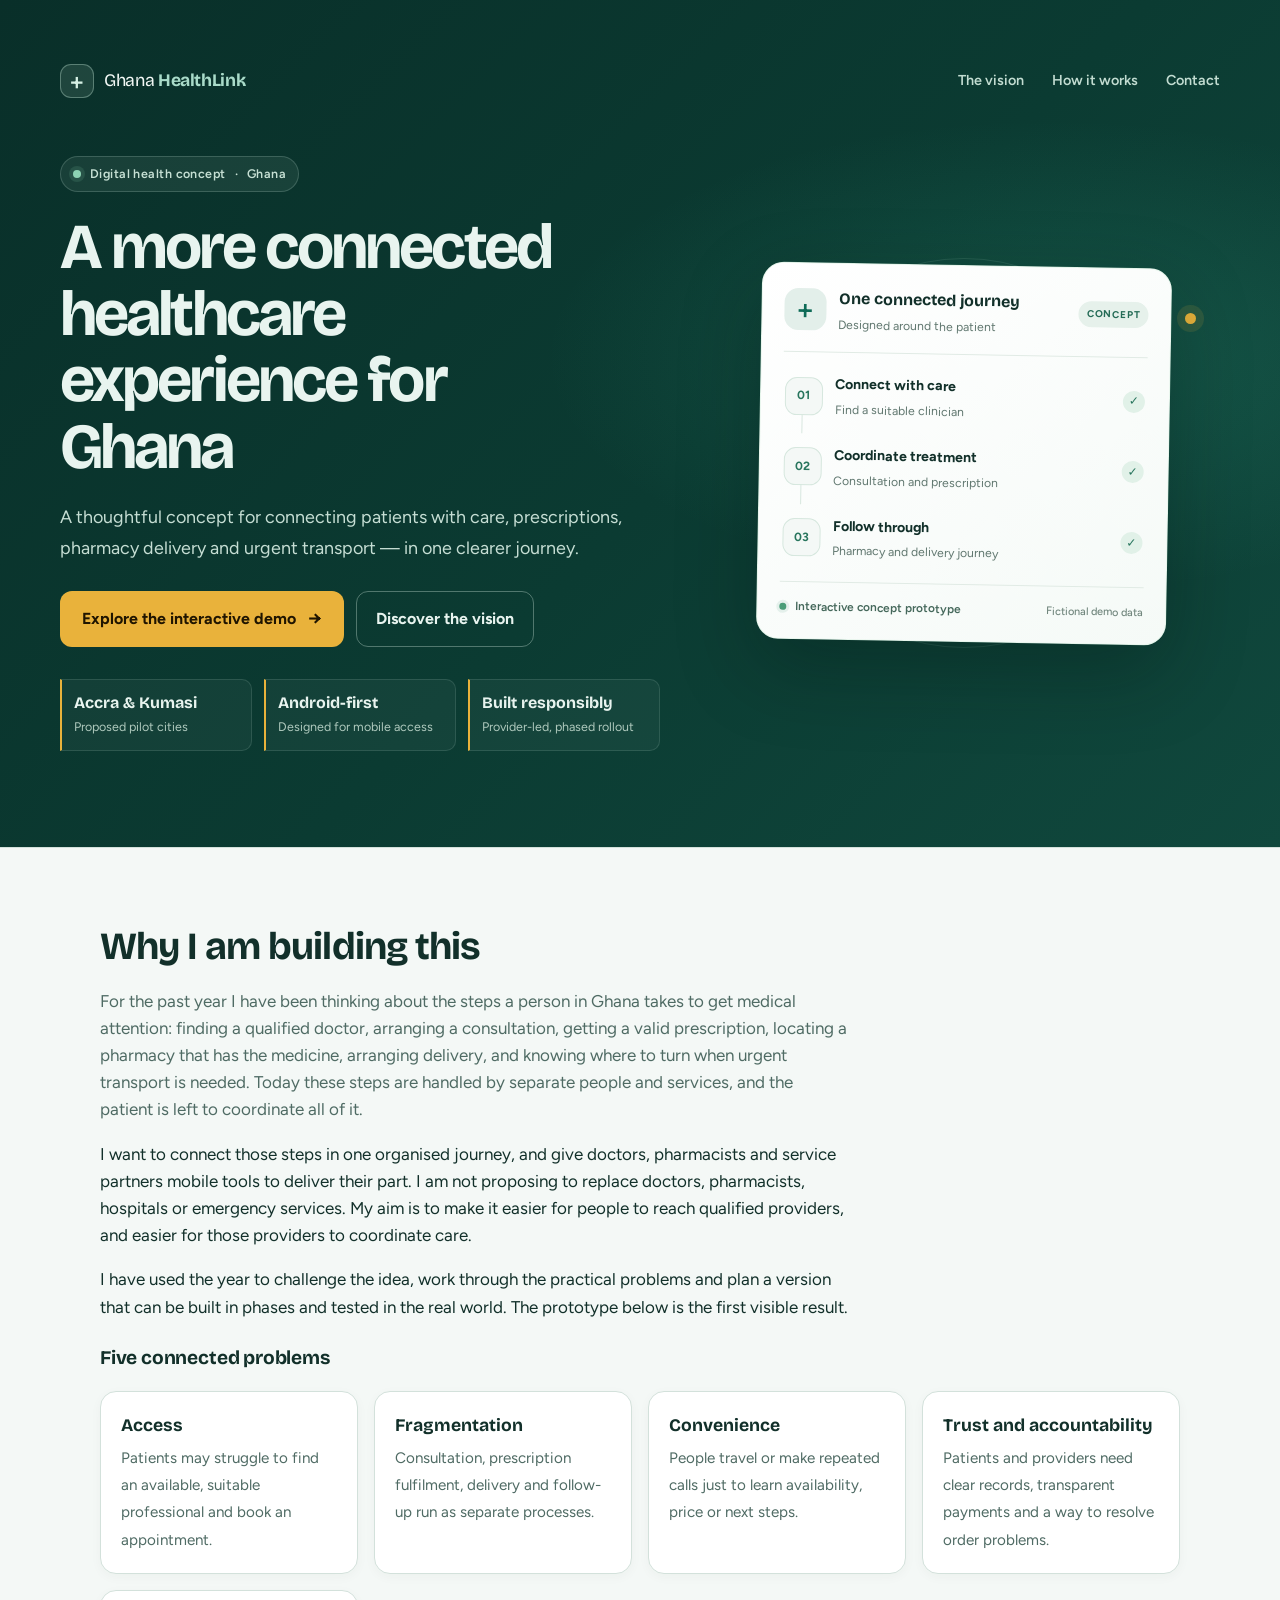
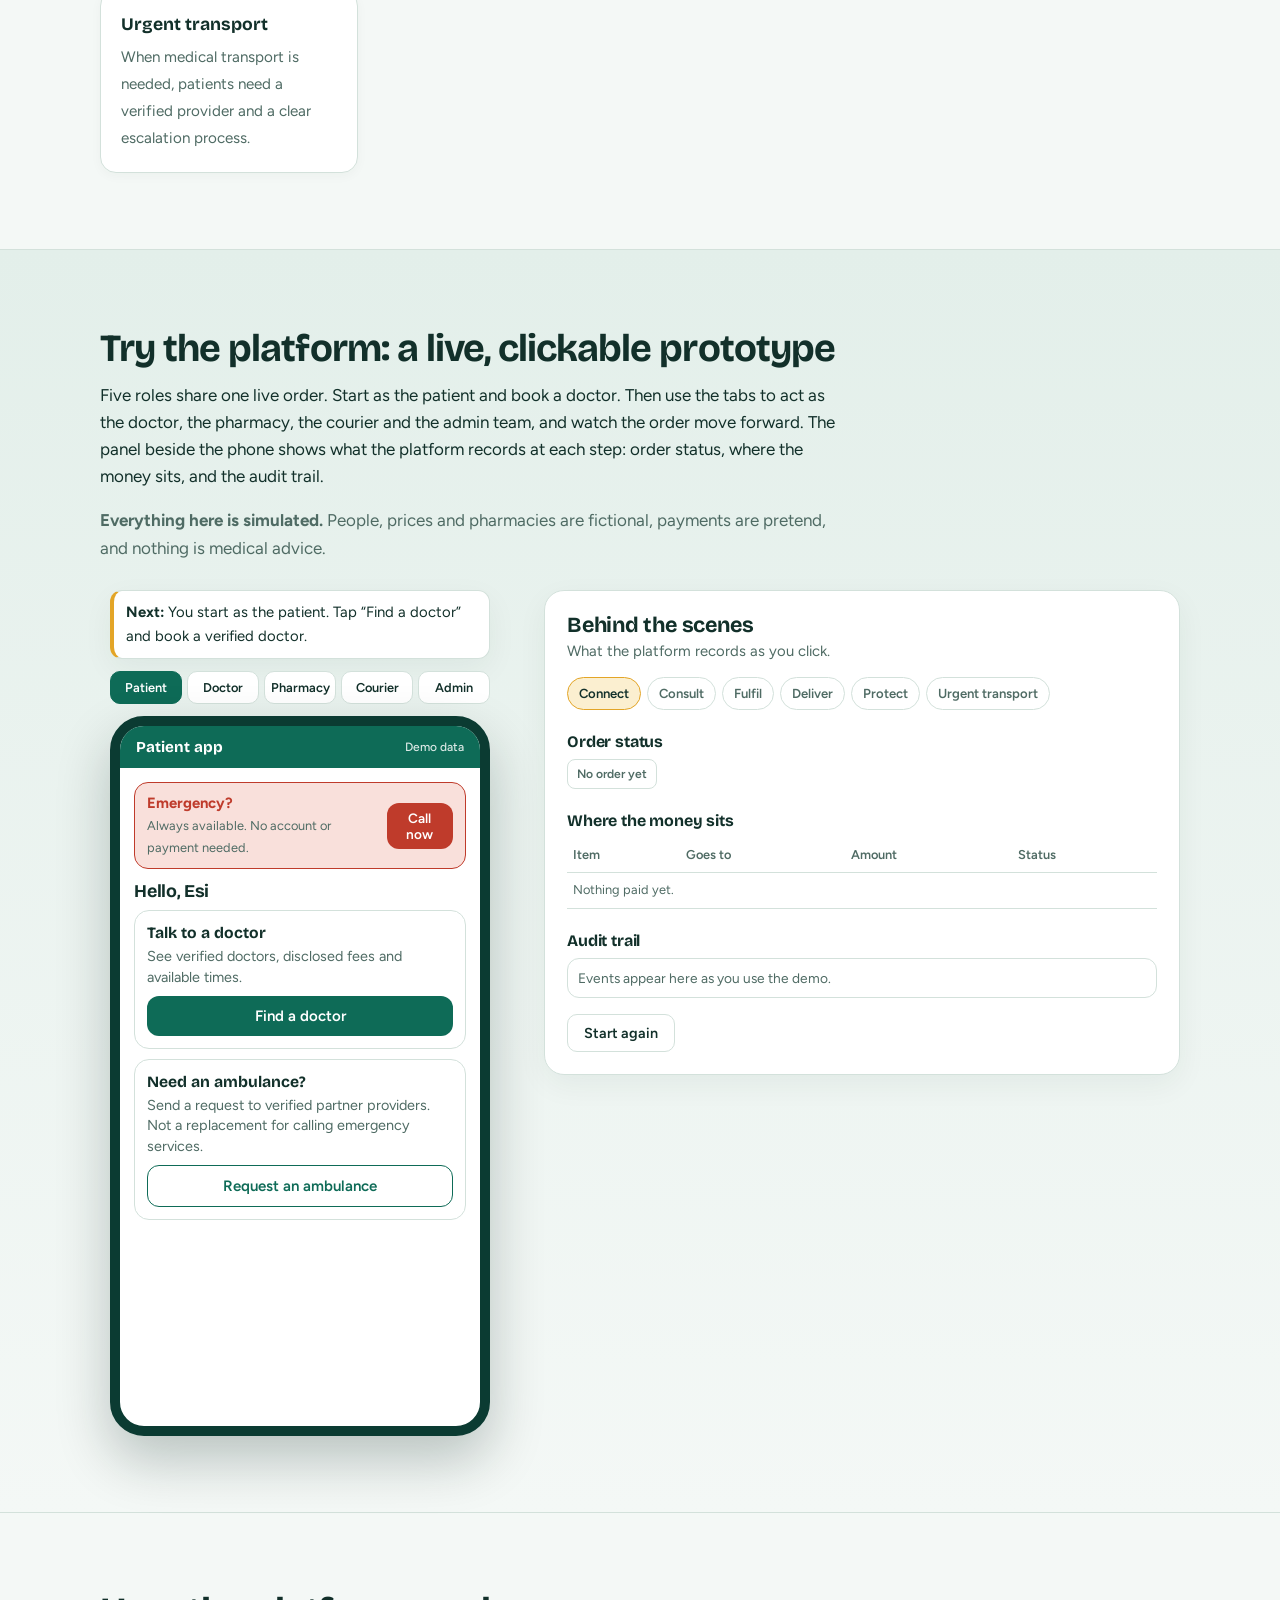
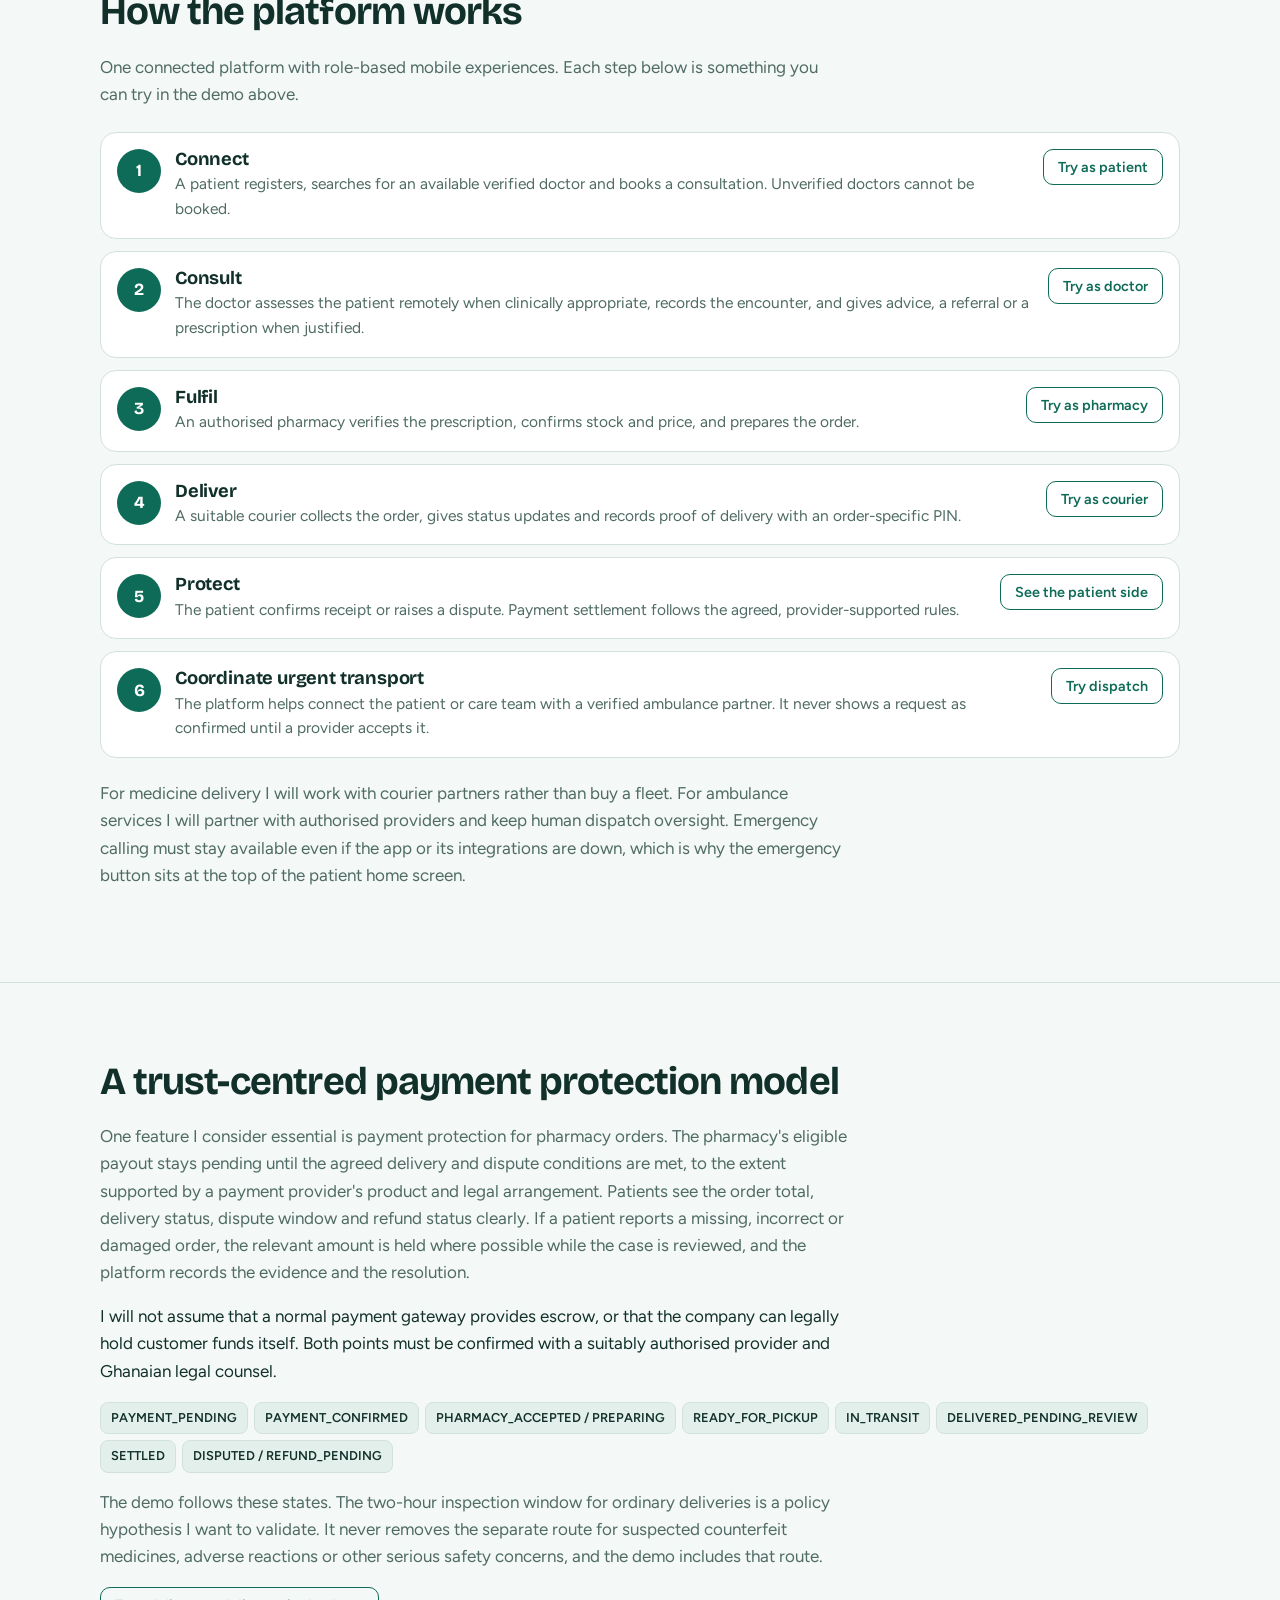
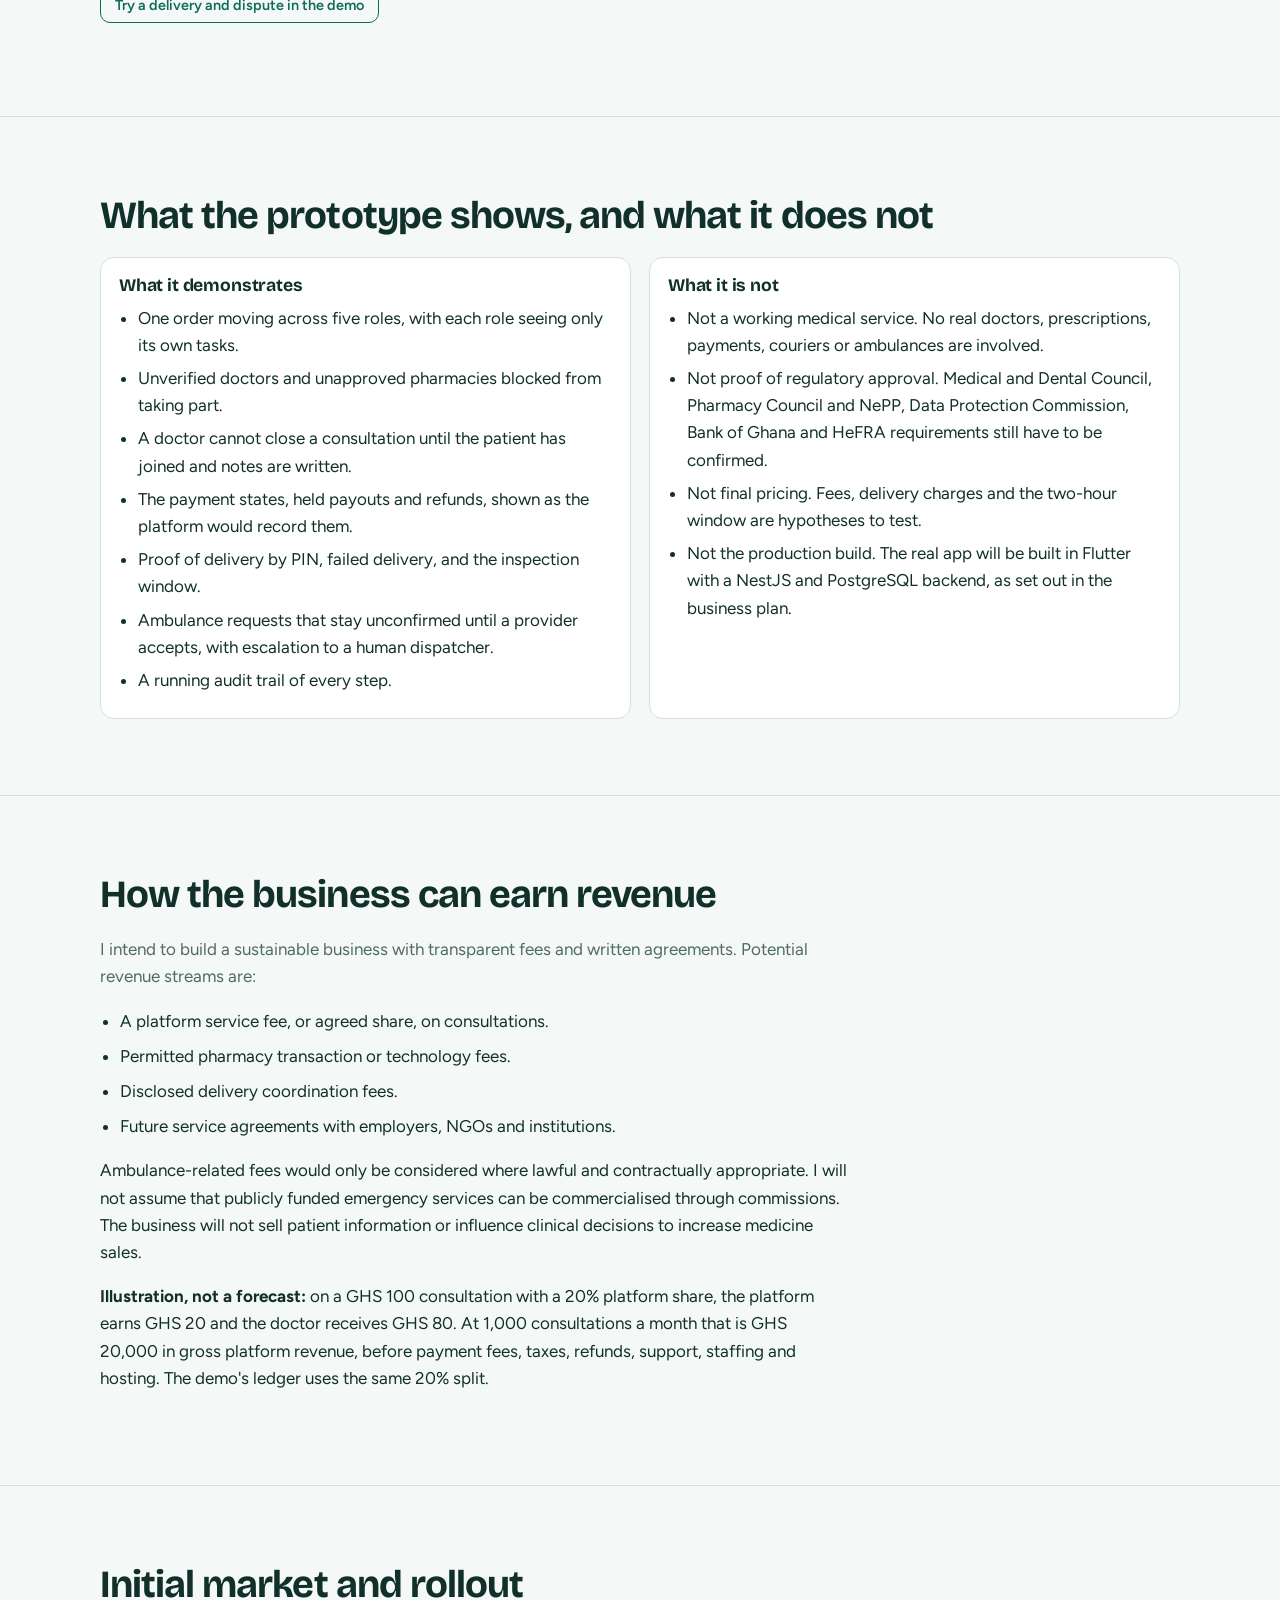
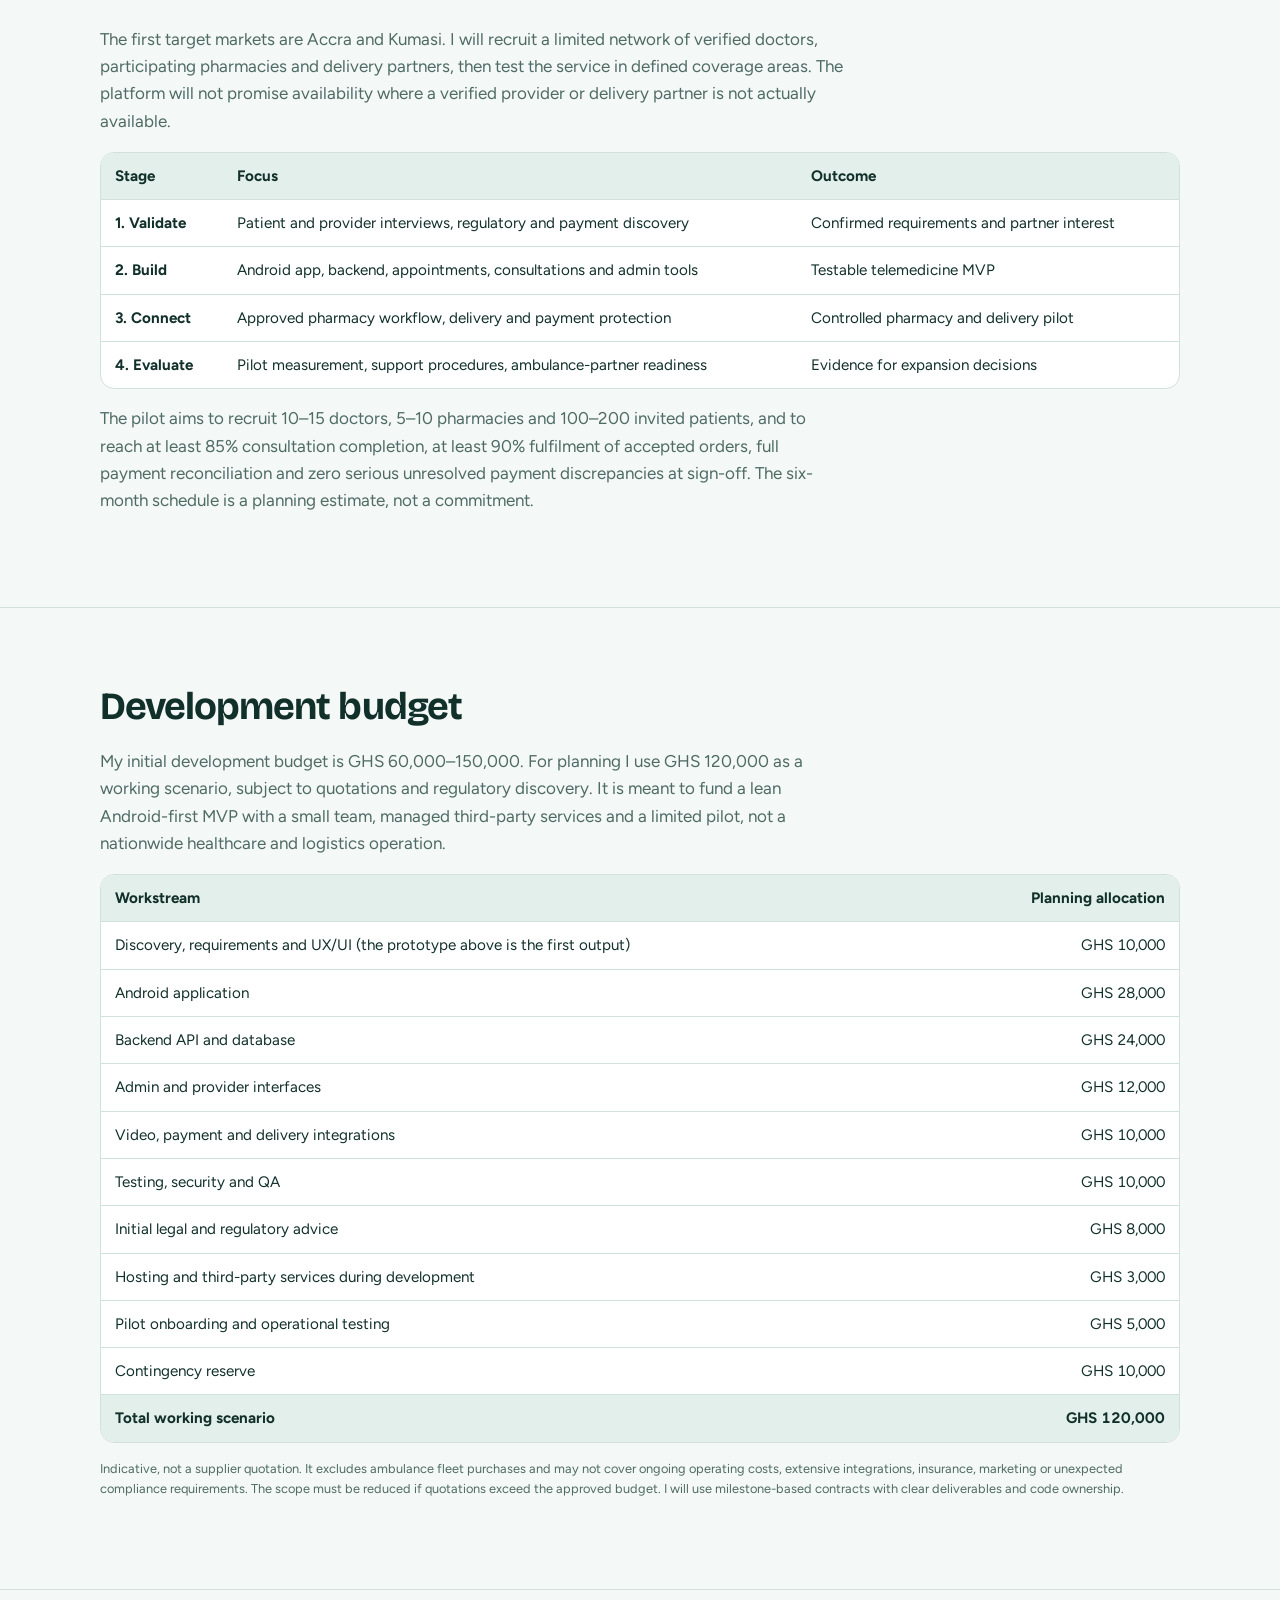
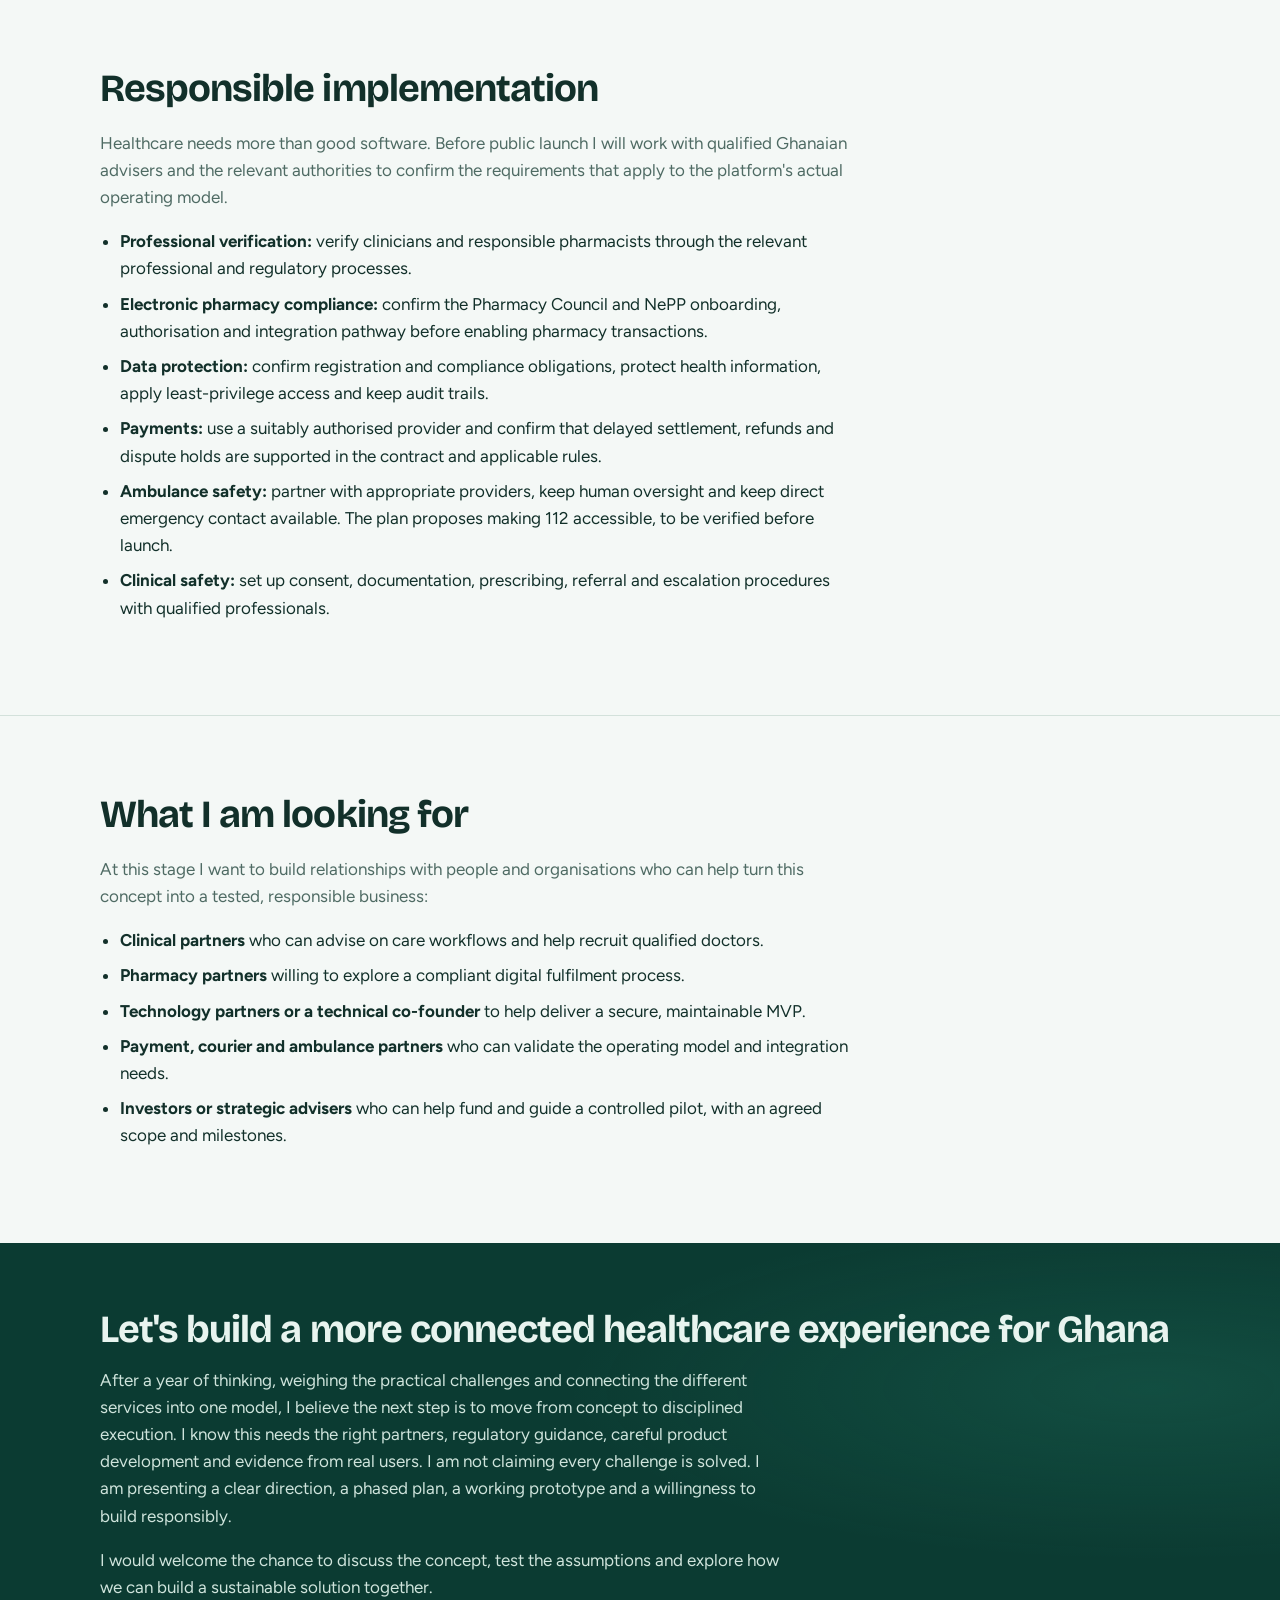
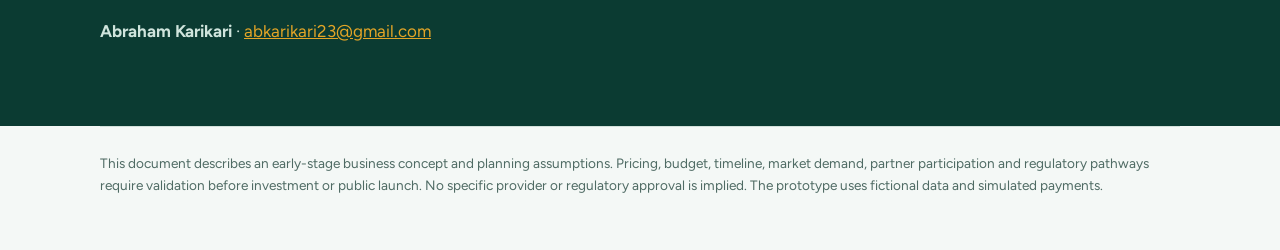
==== commit 16dbad02: "Polish Ghana HealthLink demo page Co-authored-by: Copilot <223556219+Copilot@users.noreply.github.co" ====
--- a/ghana-healthlink/index.html
+++ b/ghana-healthlink/index.html
@@ -3,7 +3,9 @@
 <head>
 <meta charset="utf-8">
 <meta name="viewport" content="width=device-width, initial-scale=1, viewport-fit=cover">
-<title>A More Connected Healthcare Experience for Ghana — Founder Pitch with Live Demo</title>
+<meta name="description" content="Explore Ghana HealthLink, a digital health concept connecting patients with care, prescriptions, pharmacy delivery and urgent transport in Ghana.">
+<meta name="theme-color" content="#0B3B32">
+<title>Ghana HealthLink | A More Connected Healthcare Experience</title>
 <link rel="preconnect" href="https://fonts.googleapis.com">
 <link rel="preconnect" href="https://fonts.gstatic.com" crossorigin>
 <link href="https://fonts.googleapis.com/css2?family=Bricolage+Grotesque:opsz,wght@12..96,500;12..96,700&family=Figtree:wght@400;500;600;700&display=swap" rel="stylesheet">
@@ -47,16 +49,16 @@
 .hero .ctas{display:flex;flex-wrap:wrap;gap:12px;margin-bottom:44px}
 .cta{display:inline-block;padding:13px 22px;border-radius:12px;font-weight:700;text-decoration:none;font-size:1rem}
 .cta.gold{background:var(--gold);color:#201500}
-.cta.line{border:1.5px solid #6E9A8D;color:#E8F4EF}
+.cta.outline{border:1.5px solid #6E9A8D;color:#E8F4EF}
 .facts{display:grid;grid-template-columns:repeat(auto-fit,minmax(210px,1fr));gap:20px}
 .fact{border-left:3px solid var(--gold);padding-left:14px}
 .fact b{display:block;font-family:var(--display);font-size:1.35rem;font-weight:700}
 .fact span{color:#A9CBC0;font-size:.92rem}
 
 /* sections */
-.sec{padding:64px 0;border-top:1px solid var(--line)}
-.sec h2{font-size:clamp(1.7rem,3.6vw,2.4rem);margin-bottom:20px}
-.sec h3{font-size:1.2rem;margin:26px 0 8px}
+.pitch-section{padding:64px 0;border-top:1px solid var(--line)}
+.pitch-section h2{font-size:clamp(1.7rem,3.6vw,2.4rem);margin-bottom:20px}
+.pitch-section h3{font-size:1.2rem;margin:26px 0 8px}
 .lead-in{color:var(--muted)}
 .five{display:grid;gap:14px;margin:22px 0 0;padding:0;list-style:none;grid-template-columns:repeat(auto-fit,minmax(240px,1fr))}
 .five li{background:var(--surface);border:1px solid var(--line);border-radius:14px;padding:16px}
@@ -93,7 +95,7 @@
 .card p{margin:0 0 8px;color:var(--muted);font-size:.9rem}
 .card p:last-child{margin-bottom:0}
 .btn{display:block;width:100%;padding:11px 14px;border-radius:12px;border:0;background:var(--green);color:var(--green-ink);font:600 .94rem var(--body);cursor:pointer;margin-top:8px;text-align:center}
-.btn.sec{background:transparent;color:var(--green);border:1.5px solid var(--green)}
+.btn.secondary{background:transparent;color:var(--green);border:1.5px solid var(--green)}
 .btn.danger{background:var(--danger);color:#fff}
 .btn.sm{width:auto;padding:7px 12px;margin:0;font-size:.85rem}
 .btn:disabled{opacity:.45;cursor:not-allowed}
@@ -187,28 +189,194 @@
 .close p{max-width:62ch;color:#CFE4DC}
 .close a{color:var(--gold)}
 .fine{font-size:.85rem;color:var(--muted);padding:26px 0 40px}
+
+/* visual polish */
+.hero{background:radial-gradient(ellipse at 82% 42%,rgba(61,190,156,.18),transparent 34%),linear-gradient(135deg,#092F29 0%,#0B3B32 54%,#10483D 100%);overflow:hidden}
+.hero .wrap{max-width:1200px}
+.hero-top{display:flex;align-items:center;justify-content:space-between;gap:24px;padding:8px 0 0}
+.brand{display:inline-flex;align-items:center;gap:10px;color:#F2F8F5;text-decoration:none;font-family:var(--display);font-size:1.1rem;letter-spacing:-.02em}
+.brand b{font-weight:700;color:#A9DBC9}
+.brand-mark{display:grid;place-items:center;width:34px;height:34px;border:1px solid rgba(204,239,222,.34);border-radius:11px;background:rgba(224,249,237,.1);color:#D6F0E4;font:600 1.55rem/1 var(--body)}
+.hero-nav{display:flex;align-items:center;gap:28px}
+.hero-nav a{color:#C2DCD1;text-decoration:none;font-size:.9rem;font-weight:600;transition:color .18s}
+.hero-nav a:hover{color:#fff}
+.hero-main{display:grid;grid-template-columns:minmax(0,1.08fr) minmax(360px,.92fr);align-items:center;gap:48px;padding:58px 0 32px}
+.hero-copy{max-width:650px}
+.hero .tag{display:inline-flex;align-items:center;gap:9px;margin:0 0 22px;padding:7px 12px;border:1px solid rgba(198,231,215,.2);border-radius:999px;background:rgba(224,249,237,.07);color:#C6E0D4;font-size:.78rem;font-weight:600;letter-spacing:.035em}
+.tag-dot,.preview-pulse{width:8px;height:8px;border-radius:50%;background:#8DD4B4;box-shadow:0 0 0 4px rgba(141,212,180,.13)}
+.hero h1{max-width:14ch;font-size:clamp(2.8rem,5vw,4.7rem);line-height:1.04;letter-spacing:-.045em}
+.hero .lede{max-width:54ch;margin:22px 0 28px;color:#C6DED4;font-size:1.12rem;line-height:1.7}
+.hero .ctas{gap:12px;margin-bottom:32px}
+.cta{transition:transform .18s,box-shadow .18s,background .18s}
+.cta:hover{transform:translateY(-2px);box-shadow:0 9px 22px rgba(0,0,0,.18)}
+.cta.gold{background:#E9B23B}
+.cta.outline{display:inline-flex;align-items:center;justify-content:center;min-height:50px;padding:12px 19px;border:1px solid rgba(211,236,224,.35);border-radius:12px;color:#E8F4EF;text-decoration:none;font-weight:700}
+.cta.gold span{margin-left:8px;font-size:1.15em}
+.facts{grid-template-columns:repeat(3,minmax(0,1fr));gap:12px}
+.fact{min-height:72px;padding:10px 12px;border:1px solid rgba(196,226,210,.14);border-left:2px solid #E9B23B;border-radius:0 10px 10px 0;background:rgba(224,249,237,.045)}
+.fact b{font-size:1rem}
+.fact span{display:block;margin-top:3px;color:#AFC9BD;font-size:.78rem;line-height:1.4}
+.hero-visual{position:relative;display:grid;place-items:center;min-height:360px;isolation:isolate}
+.visual-orbit{position:absolute;z-index:-1;border:1px solid rgba(177,224,201,.13);border-radius:50%}
+.orbit-one{width:390px;height:390px}
+.orbit-two{width:300px;height:300px}
+.orbit-dot{top:48px;right:24px;width:11px;height:11px;border:0;background:#E9B23B;box-shadow:0 0 0 8px rgba(233,178,59,.12)}
+.preview-card{position:relative;width:min(100%,410px);padding:22px;border:1px solid rgba(220,241,228,.65);border-radius:22px;background:linear-gradient(145deg,#fff 0%,#F5FAF7 100%);box-shadow:0 28px 80px rgba(0,20,16,.3);color:#12302A;transform:rotate(1deg)}
+.preview-head{display:flex;align-items:center;gap:12px;padding-bottom:18px;border-bottom:1px solid #E1EBE5}
+.preview-mark{display:grid;place-items:center;width:42px;height:42px;border-radius:14px;background:#E3EFEA;color:#0E6B57;font:600 1.8rem/1 var(--body)}
+.preview-heading{display:grid;gap:3px;flex:1}
+.preview-heading b{font-family:var(--display);font-size:1rem}
+.preview-heading small,.preview-step-copy small{color:#60776F;font-size:.76rem}
+.preview-label{padding:5px 8px;border-radius:999px;background:#E6F1EB;color:#246B56;font-size:.62rem;font-weight:700;letter-spacing:.08em}
+.preview-route{padding:8px 0}
+.preview-step{position:relative;display:flex;align-items:center;gap:12px;padding:13px 2px}
+.preview-step:not(:last-child)::after{position:absolute;top:44px;bottom:-2px;left:19px;width:1px;background:#D8E7DF;content:""}
+.preview-number{z-index:1;display:grid;place-items:center;width:38px;height:38px;flex:none;border:1px solid #D6E7DE;border-radius:12px;background:#F4F8F6;color:#28755D;font-size:.75rem;font-weight:700}
+.preview-step-copy{display:grid;gap:3px;flex:1}
+.preview-step-copy b{font-size:.88rem}
+.preview-check{display:grid;place-items:center;width:22px;height:22px;border-radius:50%;background:#E1F1E8;color:#28755D;font-size:.75rem;font-weight:700}
+.preview-foot{display:flex;align-items:center;gap:9px;padding-top:15px;border-top:1px solid #E1EBE5;color:#45685B;font-size:.74rem;font-weight:600}
+.preview-foot span:last-child{margin-left:auto;color:#71867D;font-size:.68rem;font-weight:500}
+.preview-pulse{width:7px;height:7px;flex:none;background:#4A9D78;box-shadow:0 0 0 3px rgba(74,157,120,.12)}
+.pitch-section{padding:76px 0}
+.pitch-section h2,.demo-sec h2,.close h2{letter-spacing:-.025em}
+.pitch-section .prose>p:first-child{color:var(--muted)}
+.five{gap:16px}
+.five li{min-height:126px;padding:20px;border-radius:16px;box-shadow:0 3px 12px rgba(18,48,42,.035);transition:transform .2s,box-shadow .2s}
+.five li:hover{transform:translateY(-3px);box-shadow:0 12px 28px rgba(18,48,42,.08)}
+.steps{gap:12px}
+.steps li{border-radius:16px;transition:border-color .18s,box-shadow .18s}
+.steps li:hover{border-color:color-mix(in srgb,var(--green) 35%,var(--line));box-shadow:0 6px 18px rgba(18,48,42,.055)}
+.demo-sec{padding:76px 0;background:linear-gradient(180deg,var(--soft),var(--bg))}
+.demo-grid{gap:44px}
+.hint,.ledger{box-shadow:0 10px 30px rgba(18,48,42,.055)}
+.phone{border-radius:34px;box-shadow:0 24px 54px rgba(6,30,24,.24)}
+.ledger{position:sticky;top:20px;border-radius:20px}
+.card{border-radius:15px}
+.btn,.try,.slot,.reset,.hint button{transition:transform .16s,box-shadow .16s,filter .16s}
+.btn:not(:disabled):hover,.try:hover,.slot:hover,.reset:hover,.hint button:hover{transform:translateY(-1px);box-shadow:0 5px 13px rgba(18,48,42,.12)}
+.btn:focus-visible,.try:focus-visible,.slot:focus-visible,.tab:focus-visible,.reset:focus-visible,.hint button:focus-visible,.cta:focus-visible,.hero-nav a:focus-visible{outline:3px solid var(--gold);outline-offset:3px}
+.close{background:radial-gradient(ellipse at 90% 30%,rgba(61,190,156,.14),transparent 36%),var(--deep)}
+.fine{border-top:1px solid var(--line)}
+@media (max-width:920px){
+  .hero-main{grid-template-columns:minmax(0,1fr) minmax(300px,.85fr);gap:26px}
+  .hero h1{font-size:clamp(2.6rem,6vw,4rem)}
+  .facts{grid-template-columns:1fr}
+  .fact{min-height:auto}
+  .demo-grid{gap:28px}
+  .ledger{position:static}
+}
+@media (max-width:700px){
+  .hero{padding-bottom:44px}
+  .hero-main{grid-template-columns:1fr;gap:26px;padding:48px 0 0}
+  .hero-copy{max-width:600px}
+  .hero-visual{min-height:330px}
+  .hero h1{max-width:15ch}
+  .facts{grid-template-columns:repeat(3,minmax(0,1fr))}
+  .fact{padding:9px}
+  .fact b{font-size:.88rem}
+  .fact span{font-size:.72rem}
+  .pitch-section,.demo-sec{padding:56px 0}
+}
+@media (max-width:520px){
+  body{font-size:16px}
+  .wrap{padding-right:18px;padding-left:18px}
+  .hero-top{padding-top:0}
+  .brand{font-size:1rem}
+  .hero-nav{gap:14px}
+  .hero-nav a{font-size:.78rem}
+  .hero-nav a:not(:last-child){display:none}
+  .hero-main{padding-top:40px}
+  .hero h1{font-size:clamp(2.45rem,12vw,3.45rem)}
+  .hero .lede{font-size:1rem}
+  .hero .ctas{align-items:stretch}
+  .cta{padding:12px 15px;font-size:.9rem}
+  .cta.outline{min-height:46px;padding:10px 14px}
+  .facts{grid-template-columns:1fr;gap:8px}
+  .fact{display:flex;align-items:center;justify-content:space-between;gap:12px}
+  .fact span{text-align:right}
+  .hero-visual{min-height:300px}
+  .orbit-one{width:310px;height:310px}
+  .orbit-two{width:240px;height:240px}
+  .preview-card{padding:17px;border-radius:18px}
+  .preview-foot{font-size:.68rem}
+  .preview-foot span:last-child{font-size:.61rem}
+  .pitch-section h2,.demo-sec h2,.close h2{font-size:1.8rem}
+  .steps li{grid-template-columns:38px 1fr;gap:10px;padding:14px}
+  .steps .n{width:38px;height:38px}
+  .try{grid-column:2}
+  .ledger{padding:17px}
+}
+@media (prefers-reduced-motion:reduce){
+  *,*::before,*::after{scroll-behavior:auto!important;animation-duration:.01ms!important;animation-iteration-count:1!important;transition-duration:.01ms!important}
+}
 </style>
 </head>
 <body>
 
-<header class="hero">
-  <div class="wrap">
-    <p class="tag">Founder pitch for Ghana &middot; Confidential discussion document &middot; Working concept</p>
-    <h1>A more connected healthcare experience for Ghana</h1>
-    <p class="lede">One platform that connects patients, licensed doctors, registered pharmacies, delivery partners and ambulance providers. This version of my pitch comes with a working prototype, so you can click through the whole journey yourself.</p>
-    <div class="ctas">
-      <a class="cta gold" href="#demo">Try the live demo</a>
-      <a class="cta line" href="#why">Read the pitch</a>
-    </div>
-    <div class="facts">
-      <div class="fact"><b>Accra and Kumasi</b><span>Defined pilot service areas</span></div>
-      <div class="fact"><b>Android-first</b><span>Mobile access for patients and providers</span></div>
-      <div class="fact"><b>GHS 60,000–150,000</b><span>Indicative development range</span></div>
+<header class="hero" id="top">
+  <div class="wrap">
+    <div class="hero-top">
+      <a class="brand" href="#top" aria-label="Ghana HealthLink home">
+        <span class="brand-mark" aria-hidden="true">+</span>
+        <span>Ghana <b>HealthLink</b></span>
+      </a>
+      <nav class="hero-nav" aria-label="Main navigation">
+        <a href="#why">The vision</a>
+        <a href="#solution">How it works</a>
+        <a href="#contact">Contact</a>
+      </nav>
+    </div>
+    <div class="hero-main">
+      <div class="hero-copy">
+        <p class="tag"><span class="tag-dot" aria-hidden="true"></span>Digital health concept <span aria-hidden="true">&middot;</span> Ghana</p>
+        <h1>A more connected healthcare experience for Ghana</h1>
+        <p class="lede">A thoughtful concept for connecting patients with care, prescriptions, pharmacy delivery and urgent transport — in one clearer journey.</p>
+        <div class="ctas">
+          <a class="cta gold" href="#demo">Explore the interactive demo <span aria-hidden="true">&rarr;</span></a>
+          <a class="cta outline" href="#why">Discover the vision</a>
+        </div>
+        <div class="facts">
+          <div class="fact"><b>Accra &amp; Kumasi</b><span>Proposed pilot cities</span></div>
+          <div class="fact"><b>Android-first</b><span>Designed for mobile access</span></div>
+          <div class="fact"><b>Built responsibly</b><span>Provider-led, phased rollout</span></div>
+        </div>
+      </div>
+      <aside class="hero-visual" aria-label="Illustration of a connected care journey">
+        <div class="visual-orbit orbit-one" aria-hidden="true"></div>
+        <div class="visual-orbit orbit-two" aria-hidden="true"></div>
+        <div class="preview-card">
+          <div class="preview-head">
+            <span class="preview-mark" aria-hidden="true">+</span>
+            <span class="preview-heading"><b>One connected journey</b><small>Designed around the patient</small></span>
+            <span class="preview-label">CONCEPT</span>
+          </div>
+          <div class="preview-route">
+            <div class="preview-step">
+              <span class="preview-number">01</span>
+              <span class="preview-step-copy"><b>Connect with care</b><small>Find a suitable clinician</small></span>
+              <span class="preview-check" aria-hidden="true">&check;</span>
+            </div>
+            <div class="preview-step">
+              <span class="preview-number">02</span>
+              <span class="preview-step-copy"><b>Coordinate treatment</b><small>Consultation and prescription</small></span>
+              <span class="preview-check" aria-hidden="true">&check;</span>
+            </div>
+            <div class="preview-step">
+              <span class="preview-number">03</span>
+              <span class="preview-step-copy"><b>Follow through</b><small>Pharmacy and delivery journey</small></span>
+              <span class="preview-check" aria-hidden="true">&check;</span>
+            </div>
+          </div>
+          <div class="preview-foot"><span class="preview-pulse" aria-hidden="true"></span>Interactive concept prototype <span>Fictional demo data</span></div>
+        </div>
+        <span class="visual-orbit orbit-dot" aria-hidden="true"></span>
+      </aside>
     </div>
   </div>
 </header>
 
-<section class="sec" id="why">
+<section class="pitch-section" id="why">
   <div class="wrap">
     <h2>Why I am building this</h2>
     <div class="prose">
@@ -250,7 +418,7 @@
   </div>
 </section>
 
-<section class="sec" id="solution">
+<section class="pitch-section" id="solution">
   <div class="wrap">
     <h2>How the platform works</h2>
     <div class="prose">
@@ -270,7 +438,7 @@
   </div>
 </section>
 
-<section class="sec" id="trust">
+<section class="pitch-section" id="trust">
   <div class="wrap">
     <h2>A trust-centred payment protection model</h2>
     <div class="prose">
@@ -287,7 +455,7 @@
   </div>
 </section>
 
-<section class="sec" id="proves">
+<section class="pitch-section" id="proves">
   <div class="wrap">
     <h2>What the prototype shows, and what it does not</h2>
     <div class="two">
@@ -316,7 +484,7 @@
   </div>
 </section>
 
-<section class="sec" id="money">
+<section class="pitch-section" id="money">
   <div class="wrap">
     <h2>How the business can earn revenue</h2>
     <div class="prose">
@@ -333,7 +501,7 @@
   </div>
 </section>
 
-<section class="sec" id="rollout">
+<section class="pitch-section" id="rollout">
   <div class="wrap">
     <h2>Initial market and rollout</h2>
     <div class="prose">
@@ -356,7 +524,7 @@
   </div>
 </section>
 
-<section class="sec" id="budget">
+<section class="pitch-section" id="budget">
   <div class="wrap">
     <h2>Development budget</h2>
     <div class="prose">
@@ -384,7 +552,7 @@
   </div>
 </section>
 
-<section class="sec" id="responsible">
+<section class="pitch-section" id="responsible">
   <div class="wrap">
     <h2>Responsible implementation</h2>
     <div class="prose">
@@ -401,7 +569,7 @@
   </div>
 </section>
 
-<section class="sec" id="ask">
+<section class="pitch-section" id="ask">
   <div class="wrap">
     <h2>What I am looking for</h2>
     <div class="prose">
@@ -635,7 +803,7 @@
 /* ---------- screens ---------- */
 function patient(){
  var u=S.ui,c=S.consult,o=S.order,a=S.amb,h='';
- var back=function(t,to){return '<div class="row" style="margin-bottom:8px"><button class="btn sec sm" data-act="nav" data-arg="'+to+'">Back</button><span class="note">'+t+'</span></div>'};
+ var back=function(t,to){return '<div class="row" style="margin-bottom:8px"><button class="btn secondary sm" data-act="nav" data-arg="'+to+'">Back</button><span class="note">'+t+'</span></div>'};
  if(u.pscr==='home'){
   h+='<div class="emerg"><div><b>Emergency?</b><span>Always available. No account or payment needed.</span></div><button class="btn danger sm" data-act="callEm">Call now</button></div>';
   h+='<h4>Hello, Esi</h4>';
@@ -647,8 +815,8 @@
    if(c.status==='done'&&c.outcome==='rx'&&!o)h+='<div class="card"><h5>Prescription ready</h5><p>Issued by '+esc(d.name)+'. Choose a pharmacy to continue.</p>'+btn('viewRx','View prescription')+'</div>';
    if(c.status==='done'&&c.outcome==='referral')h+='<div class="card"><h5>Referred to in-person care</h5><p>'+esc(d.name)+' advised you to be seen in person. No medicine order is needed.</p></div>';
   }
-  if(o)h+='<div class="card"><h5>Pharmacy order</h5><p>'+FRIENDLY[o.state]+'</p>'+btn('nav','Track order','sec','track')+'</div>';
-  h+='<div class="card"><h5>Need an ambulance?</h5>'+(a?'<p>Request status: <b>'+a.status+'</b></p>':'<p>Send a request to verified partner providers. Not a replacement for calling emergency services.</p>')+btn('ambOpen',a?'View request':'Request an ambulance','sec')+'</div>';
+  if(o)h+='<div class="card"><h5>Pharmacy order</h5><p>'+FRIENDLY[o.state]+'</p>'+btn('nav','Track order','secondary','track')+'</div>';
+  h+='<div class="card"><h5>Need an ambulance?</h5>'+(a?'<p>Request status: <b>'+a.status+'</b></p>':'<p>Send a request to verified partner providers. Not a replacement for calling emergency services.</p>')+btn('ambOpen',a?'View request':'Request an ambulance','secondary')+'</div>';
  }
  if(u.pscr==='doctors'){
   h+=back('Doctors near you (fictional)','home')+'<h4>Choose a doctor</h4>';
@@ -656,7 +824,7 @@
    var ver=isVerified(d),un=S.unavail[d.id],ok=ver&&!un;
    h+='<div class="card"><div class="row" style="justify-content:flex-start"><div class="avatar">'+d.init+'</div><div><h5>'+d.name+'</h5><p style="margin:0">'+d.spec+' · '+d.zone+' · '+ghs(d.fee)+'</p></div></div>'
     +'<div style="margin-top:8px">'+(ver?'<span class="chip">Verified</span> ':'<span class="chip warn">Verification pending</span> ')+(un?'<span class="chip bad">Unavailable now</span>':'')+'</div>'
-    +btn('bookDoc',ver?(un?'Unavailable':'Book'):'Cannot be booked yet',ok?'':'sec',d.id,!ok)+'</div>';
+    +btn('bookDoc',ver?(un?'Unavailable':'Book'):'Cannot be booked yet',ok?'':'secondary',d.id,!ok)+'</div>';
   });
   h+='<p class="note">Unverified clinicians cannot take paid consultations. Try approving Dr. Yaw Ofori in the Admin tab.</p>';
  }
@@ -672,7 +840,7 @@
   var d=doc(c.doc);
   h+='<div class="vid"><span class="rec">'+(u.weak?'Audio only':'Video')+' · <span data-calltimer>00:00</span></span><div><div class="avatar">'+d.init+'</div>'+esc(d.name)+'<br><span class="note" style="color:#A9CBC0">'+(u.weak?'Weak connection. Switched to audio.':'Connected')+'</span></div><div class="me">You</div></div>'
    +'<div class="bubble">Hello Esi, thanks for joining. What would you like to talk about today?</div>'
-   +(u.weak?'':btn('weak','Simulate a weak connection','sec'))
+   +(u.weak?'':btn('weak','Simulate a weak connection','secondary'))
    +btn('leaveCall','Leave call','danger')
    +'<p class="note" style="margin-top:8px">The doctor finishes the consultation from the Doctor tab. The demo skips real video.</p>';
  }
@@ -701,9 +869,9 @@
    h+='<div class="card"><h5>Check your order</h5><p>Inspection window: <b data-cd>'+cd(o.windowLeft)+'</b> left (demo clock runs 60x faster).</p>';
    if(u.showDispute){
     h+='<label class="f">What went wrong?</label><div class="tgl" style="flex-wrap:wrap">'+['Missing item','Wrong item','Damaged item'].map(function(r){return '<button data-act="reason" data-arg="'+r+'" aria-pressed="'+(u.reason===r)+'">'+r+'</button>'}).join('')+'</div>'
-     +btn('openDispute','Submit report','danger','',!u.reason)+btn('cancelDispute','Cancel','sec');
+     +btn('openDispute','Submit report','danger','',!u.reason)+btn('cancelDispute','Cancel','secondary');
    }else{
-    h+=btn('confirm','Everything is correct: confirm receipt')+btn('showDispute','Report a problem','sec')+btn('ff','Demo: skip to end of window','sec');
+    h+=btn('confirm','Everything is correct: confirm receipt')+btn('showDispute','Report a problem','secondary')+btn('ff','Demo: skip to end of window','secondary');
    }
    h+='</div>';
   }
@@ -712,7 +880,7 @@
    var msg={settled:'Order complete. Payout released to the pharmacy.',refunded:'Order complete. Refund of '+ghs(o.refund)+' issued for the medicine.',partial:'Order complete. Partial refund of '+ghs(o.refund)+' issued.',cancelled:'',failed:''}[o.final];
    if(msg)h+='<div class="card"><h5>'+msg+'</h5>'+(S.dispute&&S.dispute.result?'<p>'+esc(S.dispute.result)+'</p>':'')+'</div>';
   }
-  h+=btn('safety','Report a medicine safety concern','sec')+'<p class="note" style="margin-top:6px">Counterfeit medicine or a side effect? This route is always open.</p>';
+  h+=btn('safety','Report a medicine safety concern','secondary')+'<p class="note" style="margin-top:6px">Counterfeit medicine or a side effect? This route is always open.</p>';
  }
  if(u.pscr==='amb'){
   h+=back('Ambulance request','home')+'<div class="emerg"><div><b>In danger now?</b><span>Call emergency services directly.</span></div><button class="btn danger sm" data-act="callEm">Call now</button></div>';
@@ -740,7 +908,7 @@
   var items=MEDS;
   h+='<div class="card"><h5>Consultation with Esi</h5>'+(c.joined?'<span class="chip">Patient has joined</span>':'<span class="chip warn">Waiting for patient to join</span>')+'<label class="f" for="note">Clinical note (required)</label><textarea id="note" data-bind="note" placeholder="Record what was discussed and advised">'+esc(u.note)+'</textarea></div>'
    +'<div class="card"><h5>Prescription (only if justified)</h5>'+items.map(function(m){return '<label class="chkrow"><input type="checkbox" data-act="dmed" data-arg="'+m.id+'" '+(u.docMeds[m.id]?'checked':'')+'><span>'+m.name+'</span></label>'}).join('')
-   +btn('issueRx','Sign and issue prescription','',' ',!c.joined)+btn('refer','Refer to in-person care instead','sec','',!c.joined)+'<p class="note" style="margin-top:6px">In the demo, save your note by typing it before pressing a button. Severe symptoms should always be advised to seek urgent help.</p></div>';
+   +btn('issueRx','Sign and issue prescription','',' ',!c.joined)+btn('refer','Refer to in-person care instead','secondary','',!c.joined)+'<p class="note" style="margin-top:6px">In the demo, save your note by typing it before pressing a button. Severe symptoms should always be advised to seek urgent help.</p></div>';
  }
  if(c.status==='done')h+='<div class="card"><h5>Consultation closed</h5><p>'+(c.outcome==='rx'?'Prescription issued and linked to the encounter.':'Patient referred to in-person care.')+'</p><span class="chip">Record saved</span></div>';
  return h;
@@ -774,7 +942,7 @@
   return h+'<div class="card"><h5>Hand over the order</h5><p>Ask the patient for their 4-digit PIN. Do not hand over without it.</p><label class="f" for="pininput">Order PIN</label><input type="text" inputmode="numeric" maxlength="4" id="pininput" value="'+esc(u.pin)+'" placeholder="4 digits">'
    +(u.pinErr?'<p style="color:var(--danger);margin:6px 0 0">That PIN does not match. Check with the patient.</p>':'')+btn('cDeliver','Confirm delivery')
    +'<p class="note" style="margin-top:6px">Demo tip: the PIN is on the Patient tab.</p></div>'
-   +'<div class="card"><h5>Cannot deliver?</h5>'+btn('cFail','Patient unreachable','sec','Patient unreachable')+btn('cFail','Packaging damaged or tampered','sec','Packaging damaged or tampered')+'</div>';
+   +'<div class="card"><h5>Cannot deliver?</h5>'+btn('cFail','Patient unreachable','secondary','Patient unreachable')+btn('cFail','Packaging damaged or tampered','secondary','Packaging damaged or tampered')+'</div>';
  }
  if(o.state==='CANCELLED'||o.state==='FAILED')return h+'<div class="card"><h5>Job closed</h5><p>'+FRIENDLY[o.state]+'.</p></div>';
  return h+'<div class="card"><h5>Delivery recorded</h5><p>Proof of delivery saved with timestamp. Status: <b>'+LABEL[o.state]+'</b>.</p></div>';
@@ -785,7 +953,7 @@
  if(u.admin==='verify'){
   h+='<h4>Provider approvals</h4>';
   h+='<div class="card"><h5>Dr. Yaw Ofori</h5><p>General practice · Accra</p>'+(S.verified.d4?'<span class="chip">Verified</span>':'<span class="chip warn">Pending</span>'+btn('approveDoc','Registration confirmed: verify doctor')+'<p class="note" style="margin-top:6px">In production, this follows a check with the Medical and Dental Council.</p>')+'</div>';
-  h+='<div class="card"><h5>Adabraka Pharmacy</h5><p>Registered pharmacy · Accra</p><span class="chip warn">Pending Pharmacy Council / NePP</span>'+btn('x','Cannot enable yet','sec','',true)+'<p class="note" style="margin-top:6px">No public pharmacy fulfilment until the required approval is confirmed.</p></div>';
+  h+='<div class="card"><h5>Adabraka Pharmacy</h5><p>Registered pharmacy · Accra</p><span class="chip warn">Pending Pharmacy Council / NePP</span>'+btn('x','Cannot enable yet','secondary','',true)+'<p class="note" style="margin-top:6px">No public pharmacy fulfilment until the required approval is confirmed.</p></div>';
  }
  if(u.admin==='disputes'){
   h+='<h4>Disputes</h4>';
@@ -793,7 +961,7 @@
   if(!d)h+='<div class="card"><h5>No disputes</h5><p>Patient reports appear here during the inspection window.</p></div>';
   else{
    h+='<div class="card"><h5>Order '+o.id+'</h5><p>Reason: <b>'+esc(d.reason)+'</b><br>Evidence on file: delivery PIN matched, courier timestamps, pharmacy dispensing record.<br>Held: '+ghs(o.med)+' medicine payout only.</p><span class="chip '+(d.status==='closed'?'':'warn')+'">'+(d.status==='open'?'Open':d.status==='refund'?'Refund pending':'Closed')+'</span>';
-   if(d.status==='open')h+=btn('resolve','Approve full refund ('+ghs(o.med)+')','','full')+btn('resolve','Approve partial refund ('+ghs(Math.round(o.med/2))+')','sec','partial')+btn('resolve','Reject and release payout','sec','reject');
+   if(d.status==='open')h+=btn('resolve','Approve full refund ('+ghs(o.med)+')','','full')+btn('resolve','Approve partial refund ('+ghs(Math.round(o.med/2))+')','secondary','partial')+btn('resolve','Reject and release payout','secondary','reject');
    if(d.status==='refund')h+='<p style="margin-top:8px">Waiting for provider refund confirmation…</p>';
    if(d.status==='closed')h+='<p style="margin-top:8px">'+esc(d.result)+'</p>';
    h+='</div>';
@@ -805,7 +973,7 @@
   if(!a)h+='<div class="card"><h5>No requests</h5><p>Requests from patients appear here for a human dispatcher.</p></div>';
   else{
    h+='<div class="card"><h5>Request from Esi (demo)</h5><p>Location: '+esc(u.loc)+'<br>Callback: '+esc(u.cb)+'</p><span class="chip '+(a.status==='escalated'?'bad':(a.status==='accepted'||a.status==='completed'?'':'warn'))+'">'+a.status+'</span>';
-   if(a.status==='requested')h+=btn('ambAck','Acknowledge request')+btn('ambEsc','Demo: no acknowledgement in time','sec');
+   if(a.status==='requested')h+=btn('ambAck','Acknowledge request')+btn('ambEsc','Demo: no acknowledgement in time','secondary');
    if(a.status==='escalated')h+=btn('ambAck','Dispatcher takes over: acknowledge');
    if(a.status==='acknowledged')h+=btn('ambAccept','Partner provider accepts (ETA 12 min)');
    if(a.status==='accepted')h+='<p style="margin-top:8px">Accepted by '+esc(a.provider)+'. Patient now sees it as confirmed.</p>'+btn('ambDone','Mark completed');
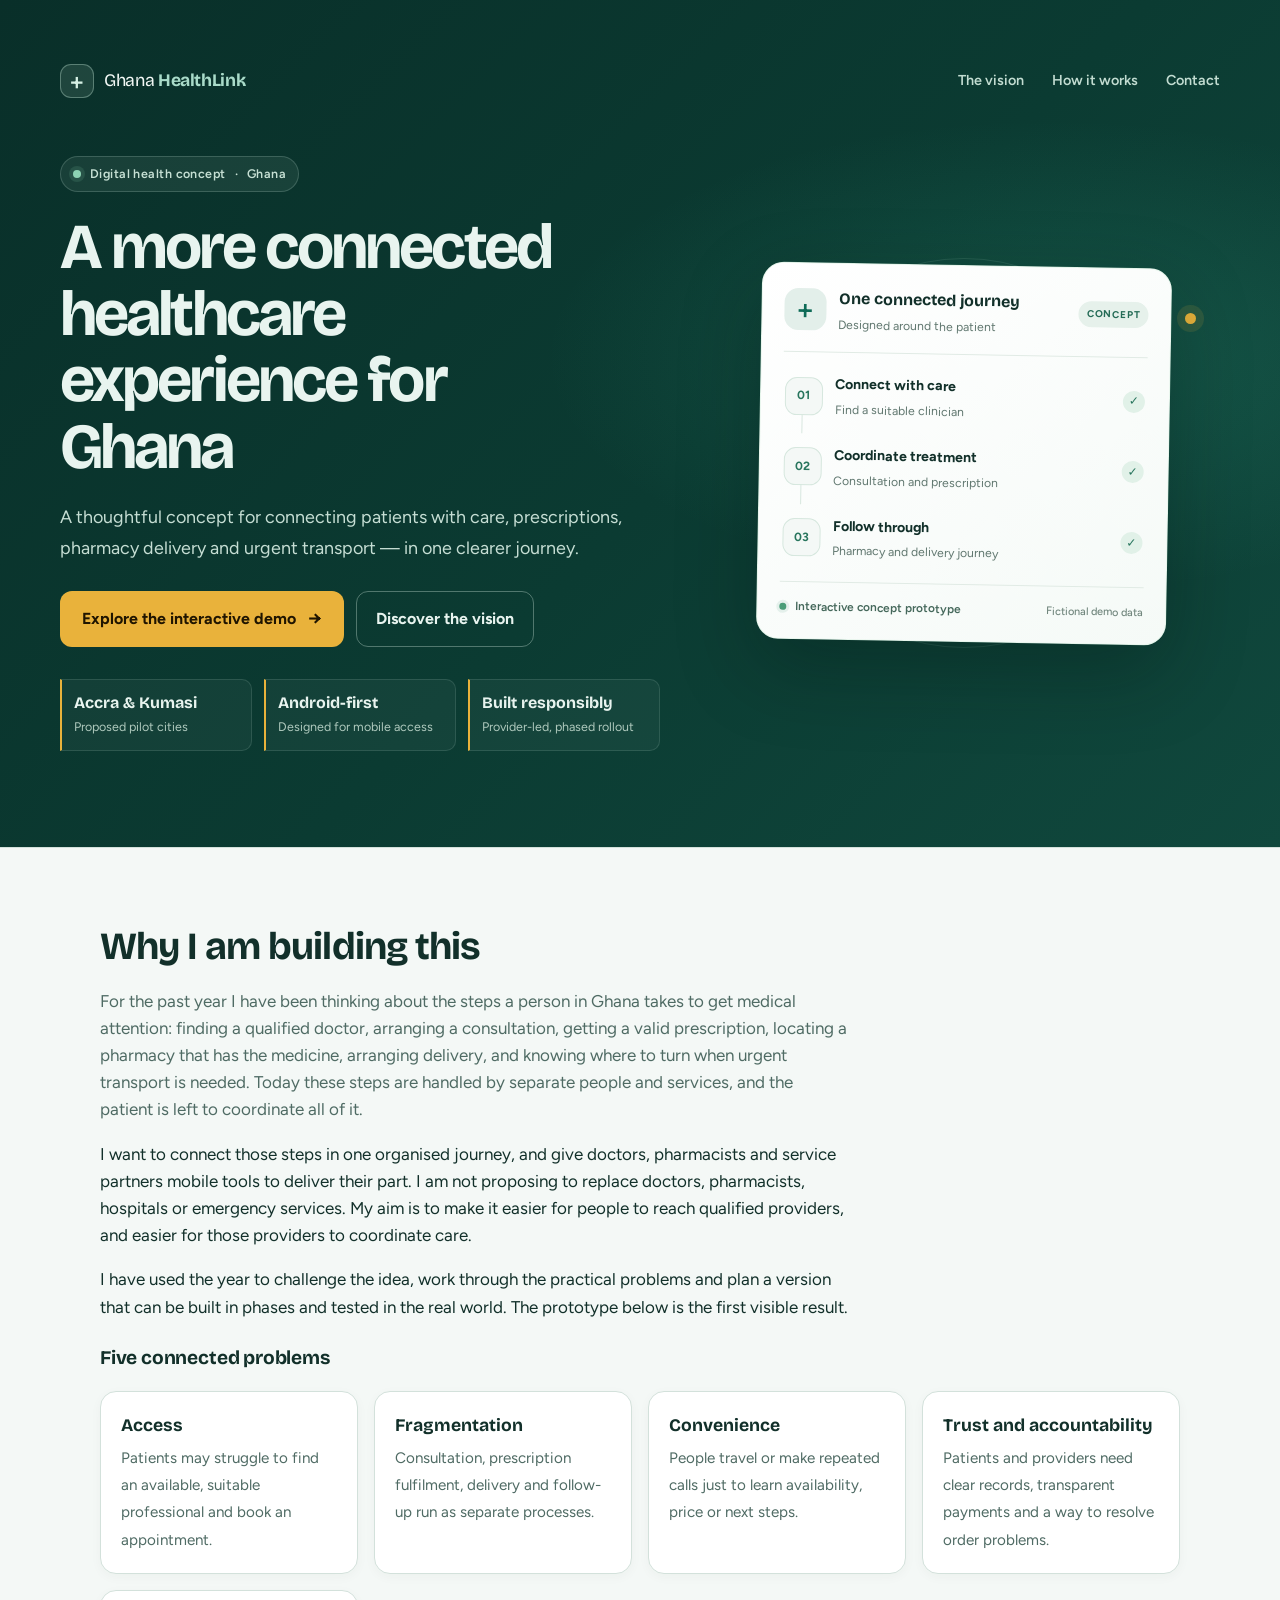
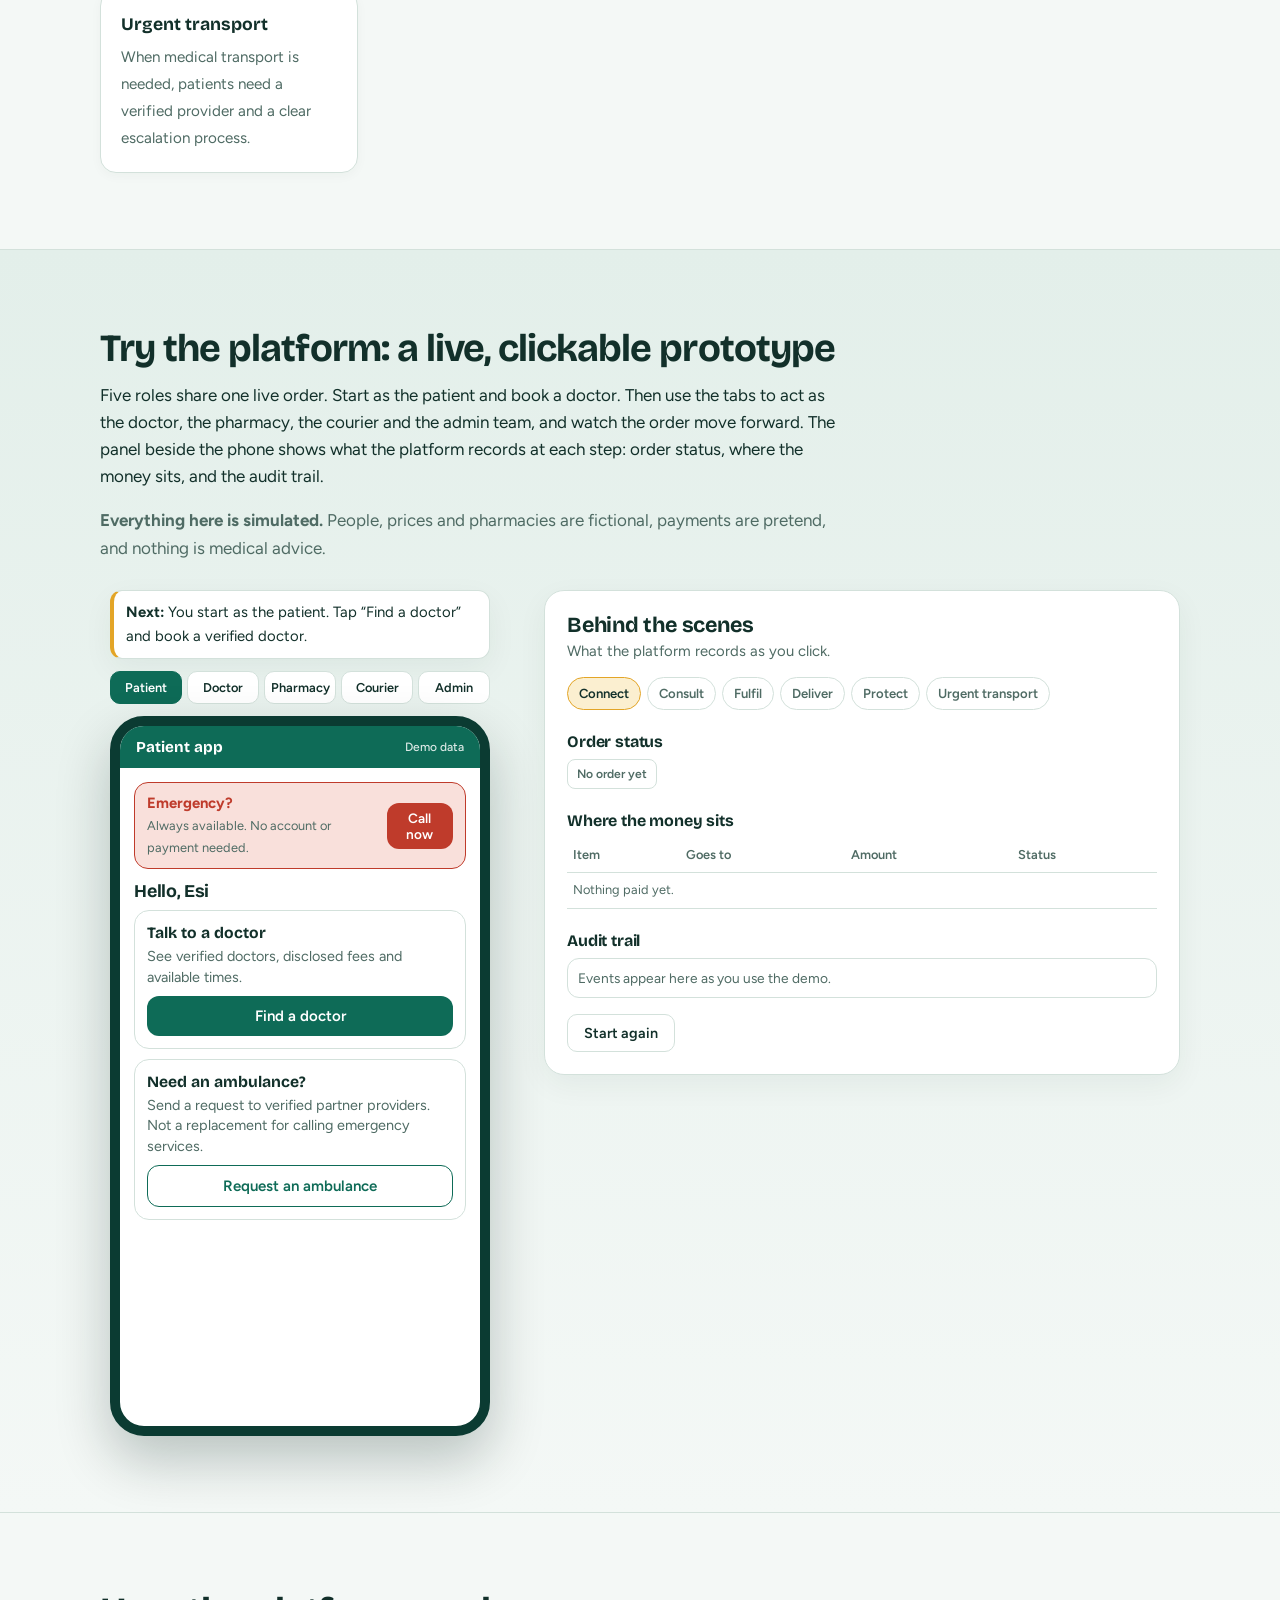
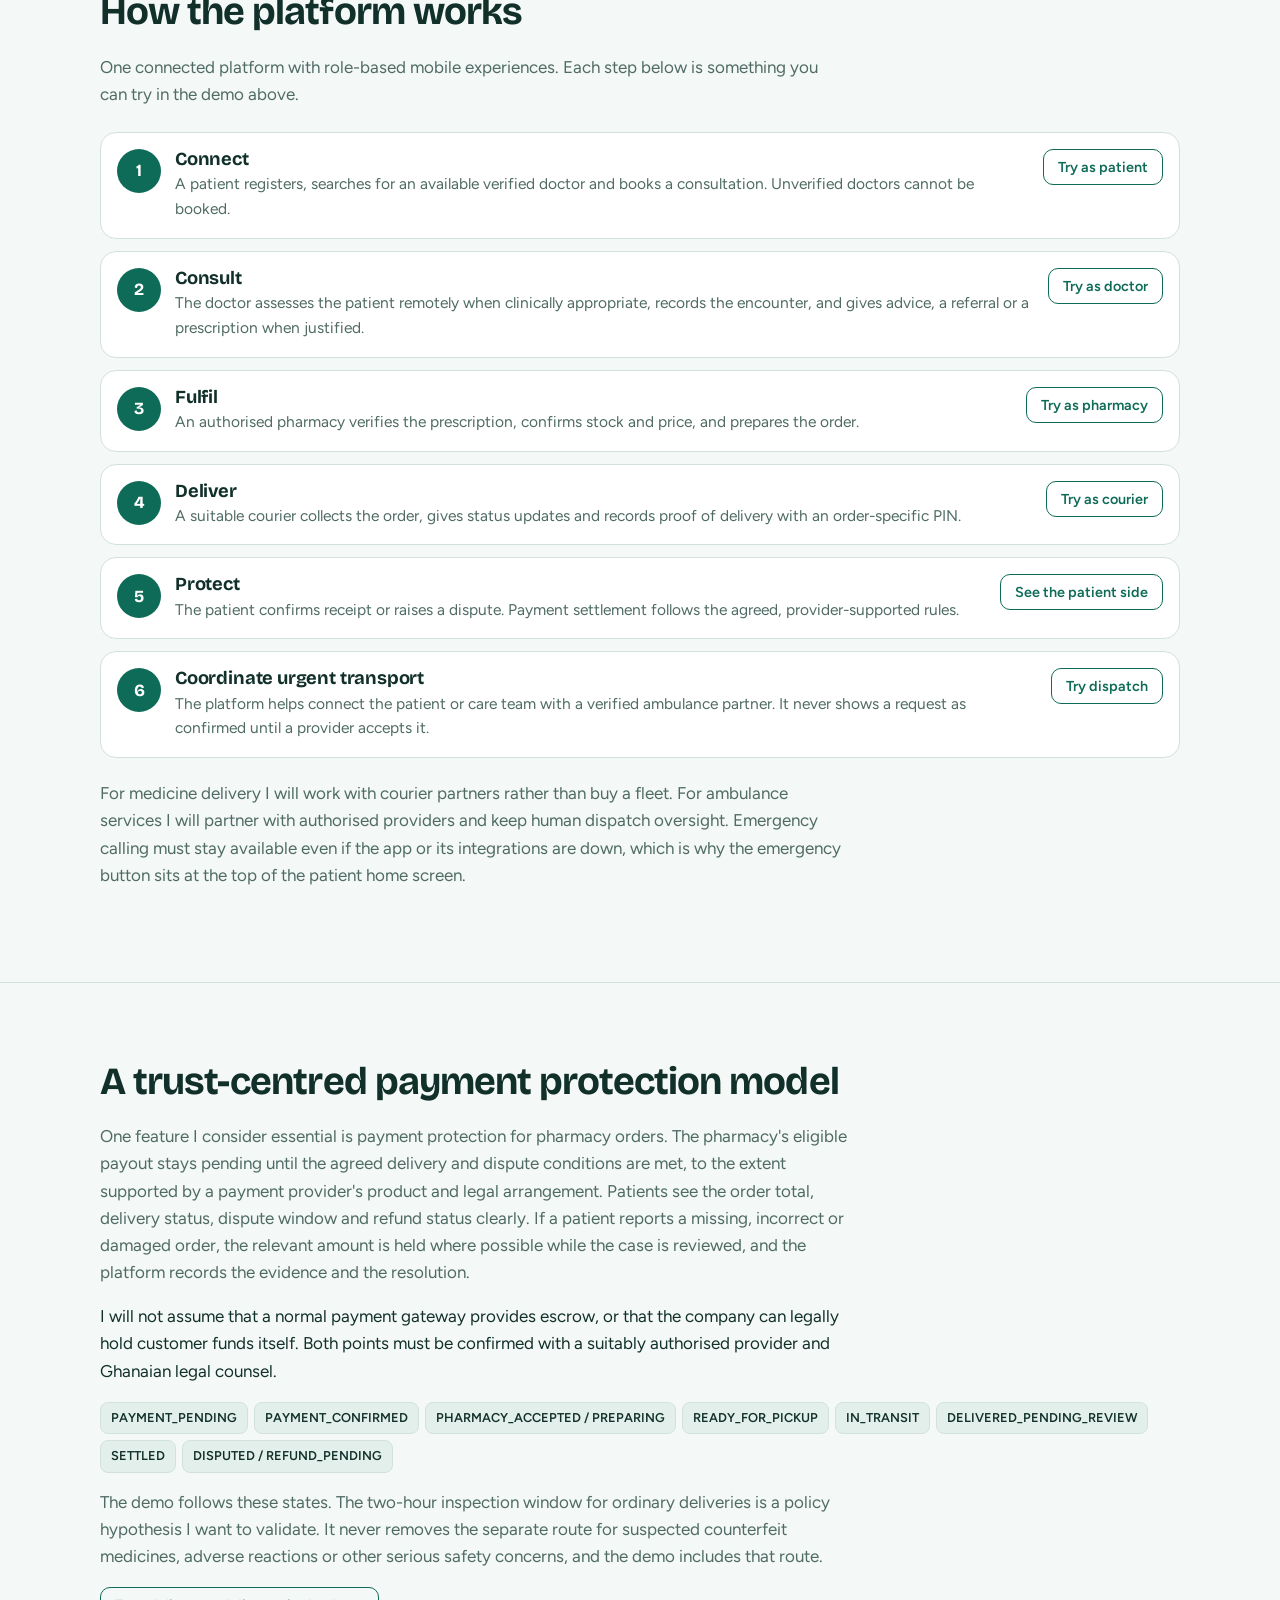
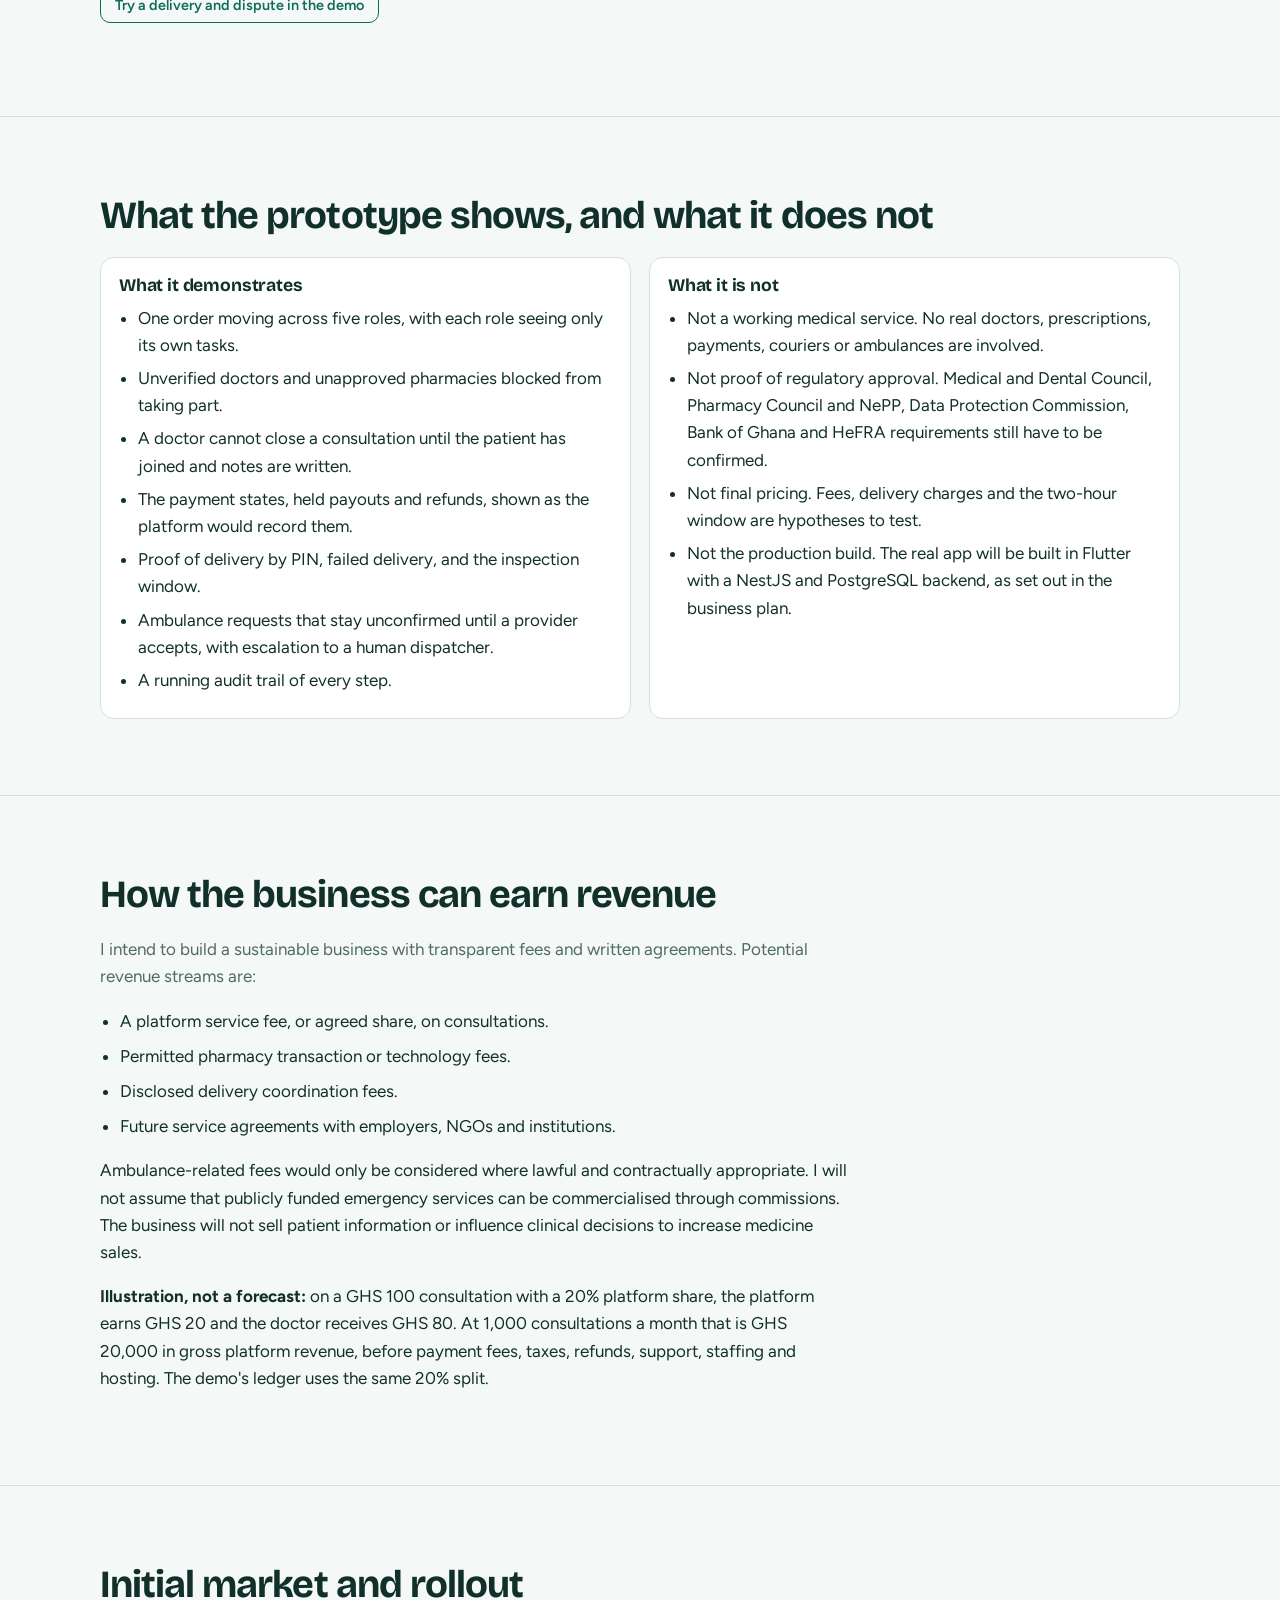
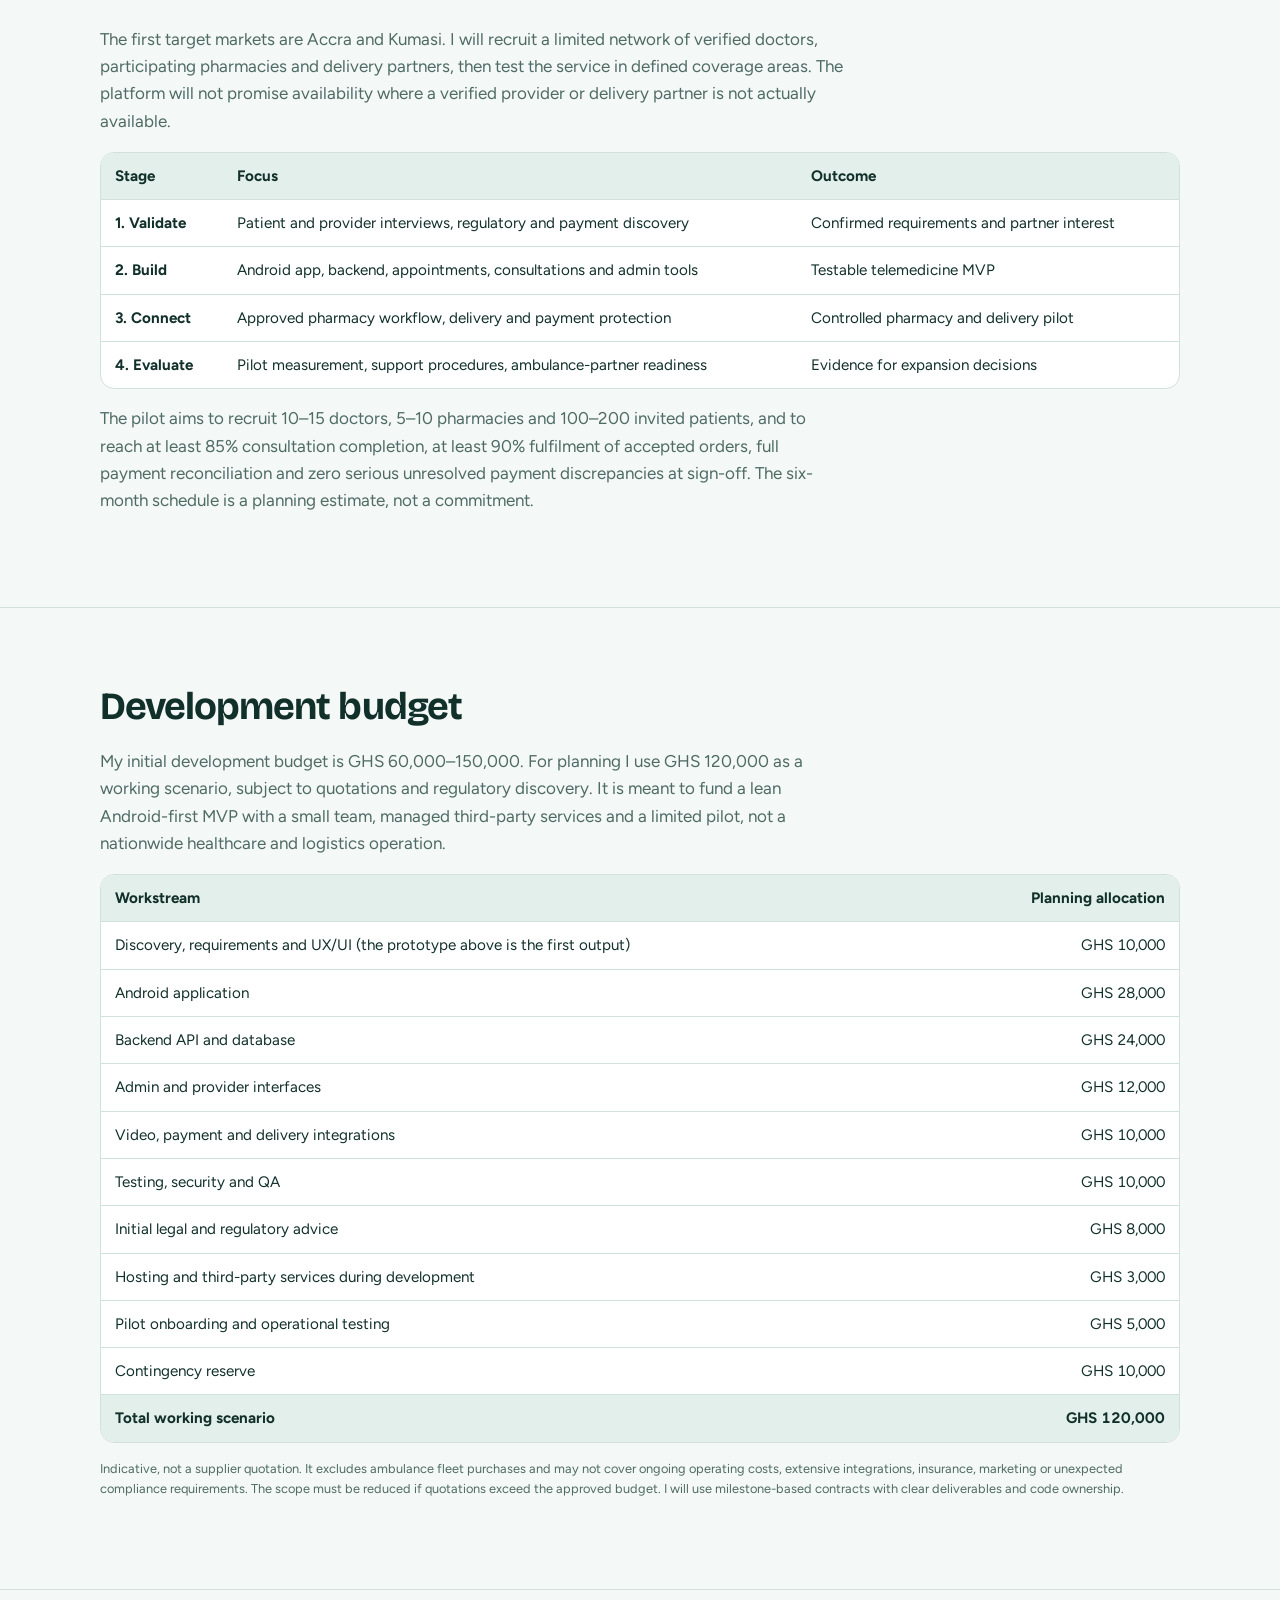
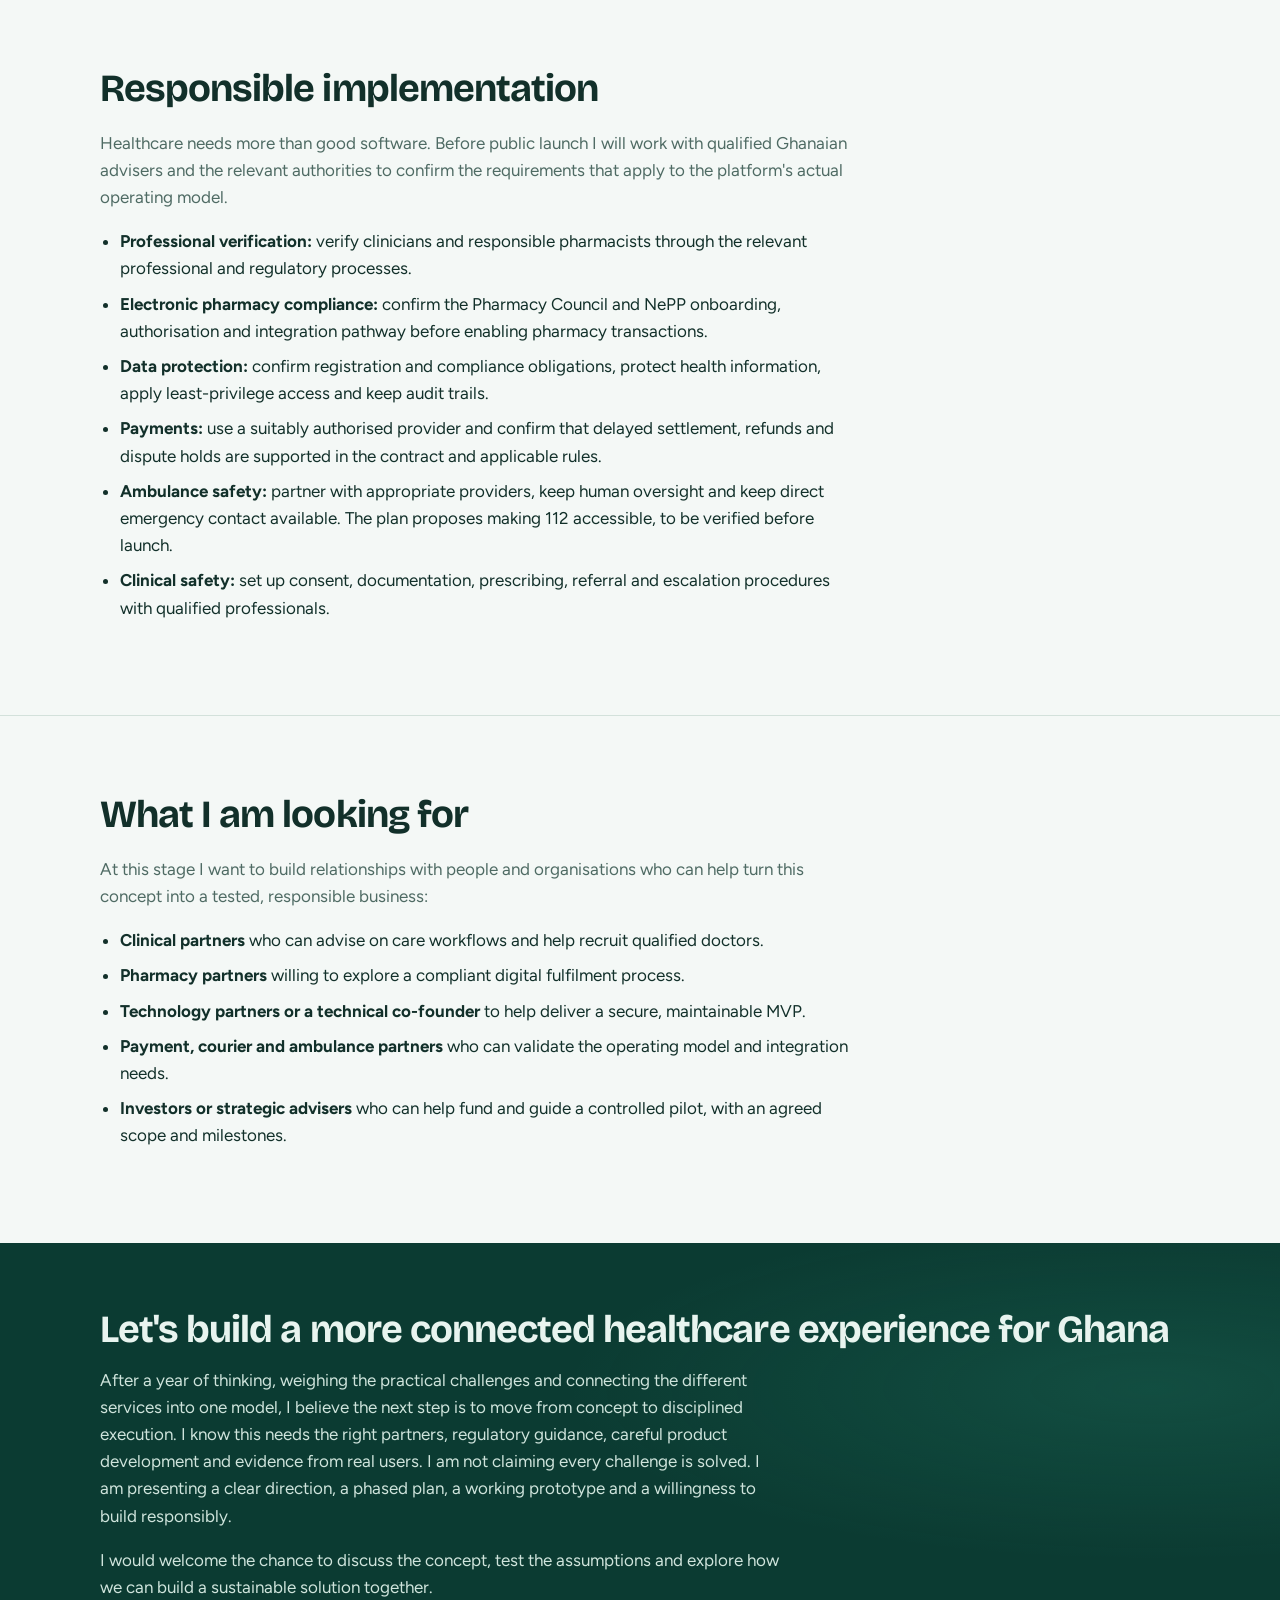
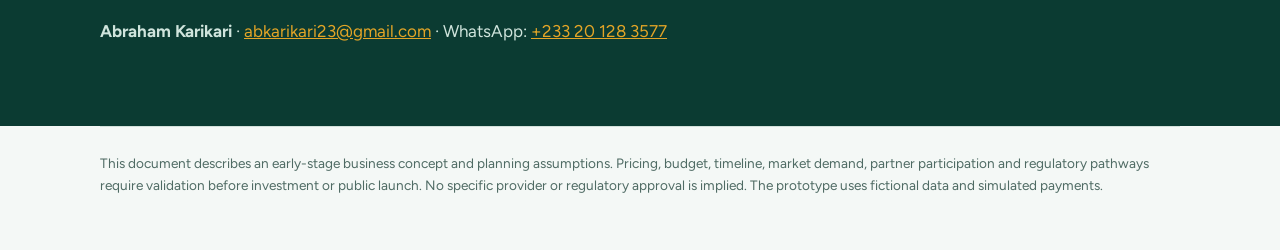
==== commit afc46e12: "Add WhatsApp contact to Ghana HealthLink demo Co-authored-by: Copilot <223556219+Copilot@users.norep" ====
--- a/ghana-healthlink/index.html
+++ b/ghana-healthlink/index.html
@@ -590,7 +590,7 @@
     <h2>Let's build a more connected healthcare experience for Ghana</h2>
     <p>After a year of thinking, weighing the practical challenges and connecting the different services into one model, I believe the next step is to move from concept to disciplined execution. I know this needs the right partners, regulatory guidance, careful product development and evidence from real users. I am not claiming every challenge is solved. I am presenting a clear direction, a phased plan, a working prototype and a willingness to build responsibly.</p>
     <p>I would welcome the chance to discuss the concept, test the assumptions and explore how we can build a sustainable solution together.</p>
-    <p><b>Abraham Karikari</b> &middot; <a href="mailto:abkarikari23@gmail.com">abkarikari23@gmail.com</a></p>
+    <p><b>Abraham Karikari</b> &middot; <a href="mailto:abkarikari23@gmail.com">    abkarikari23@gmail.com</a> &middot; WhatsApp: <a href="https://wa.me/233201283577" target="_blank" rel="noopener noreferrer">+233 20 128 3577</a></p>
   </div>
 </section>
 
